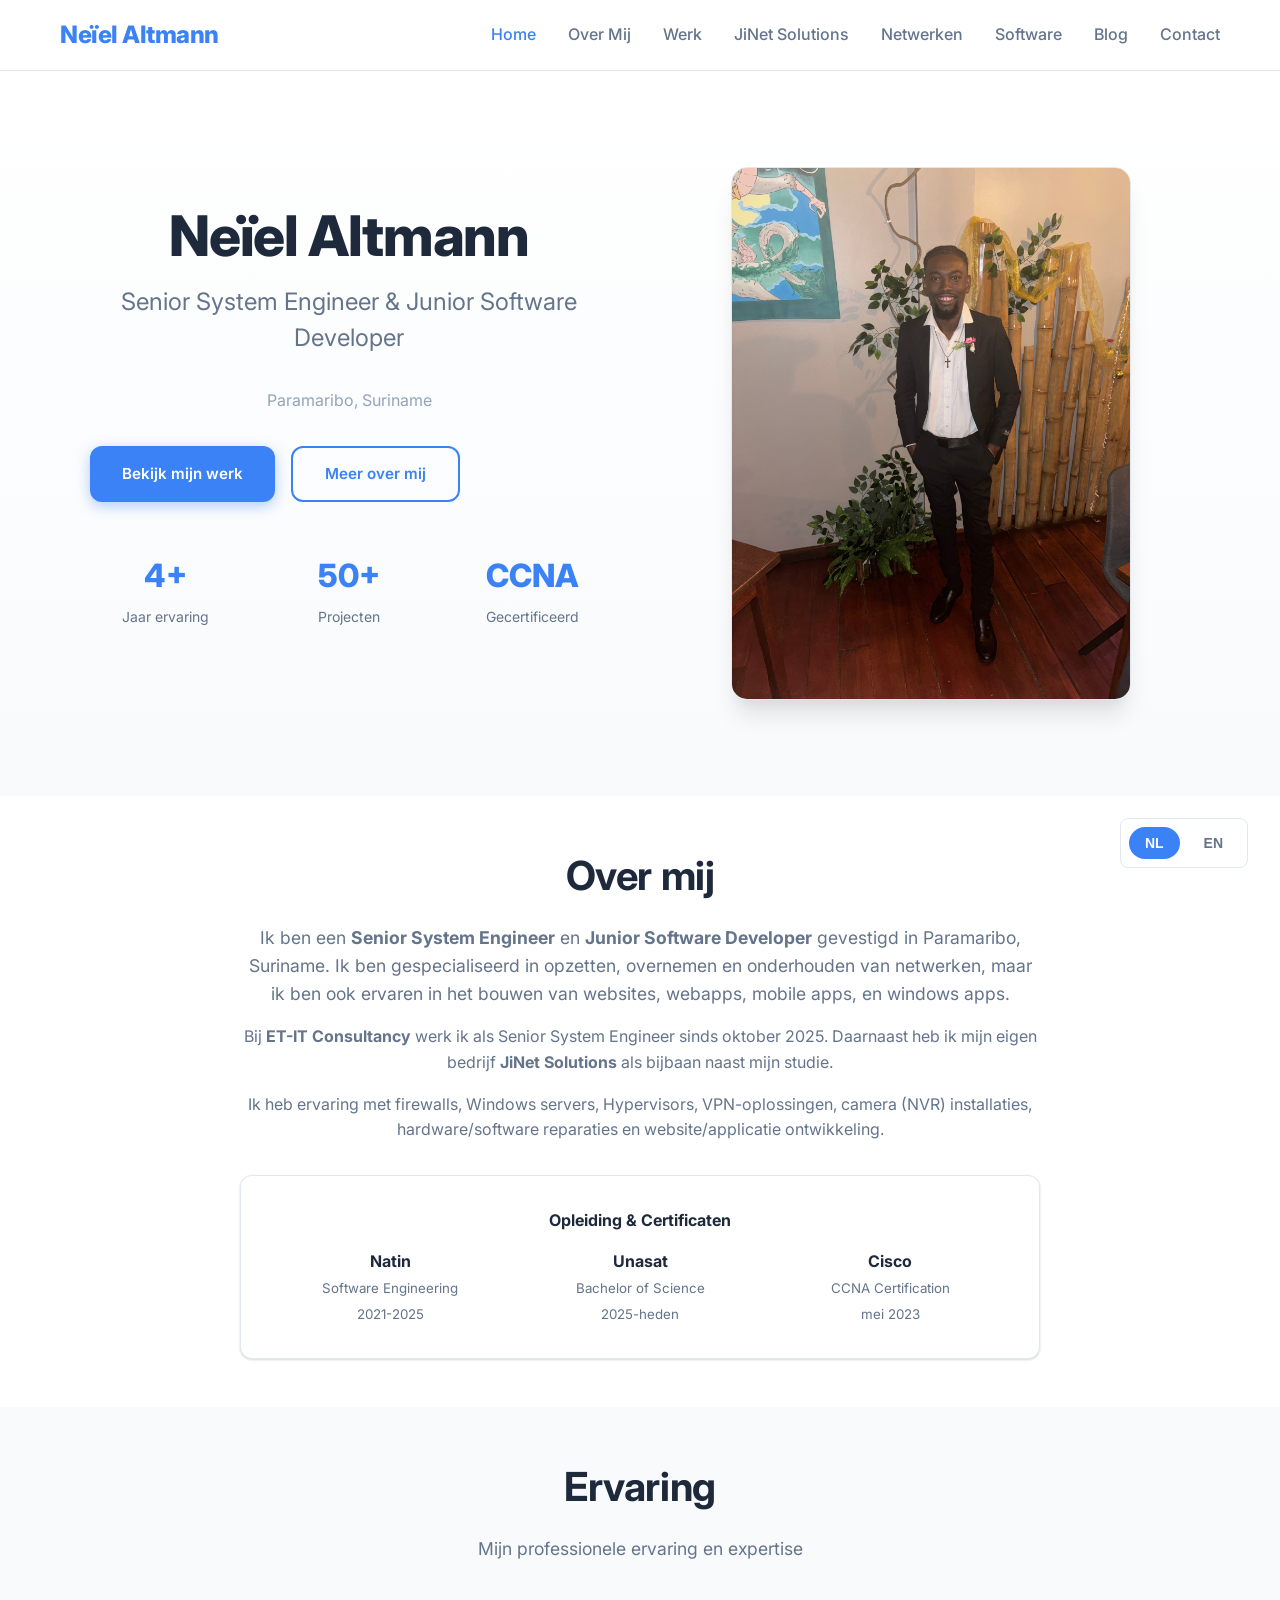
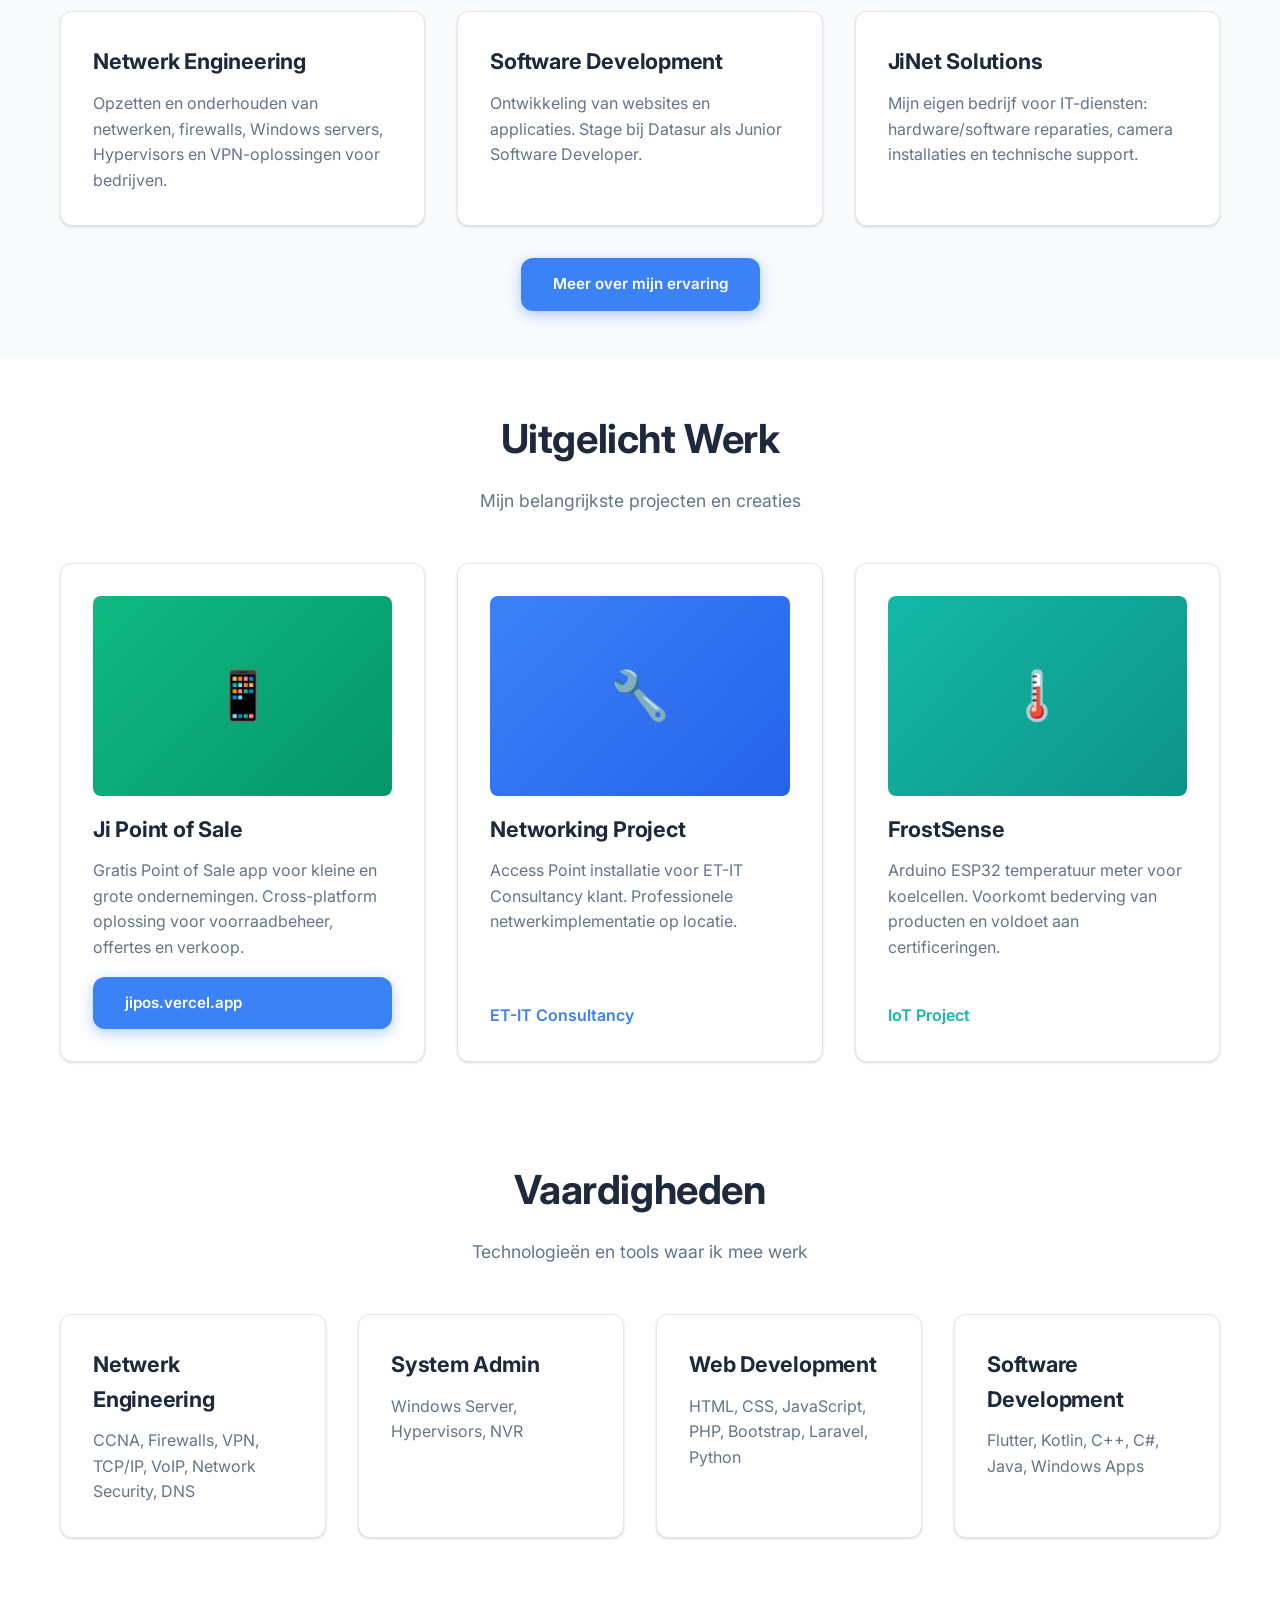
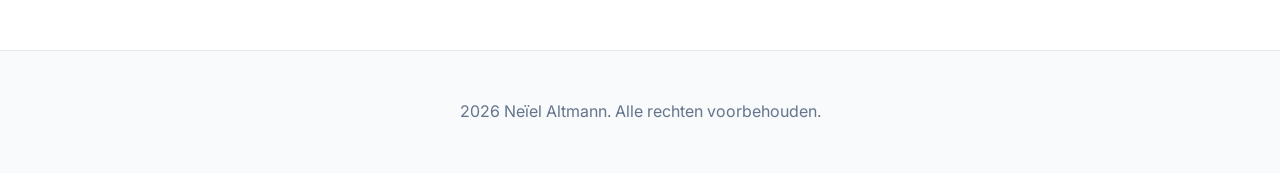
==== index.html @ 7776a824 "index page edited content" ====
<!DOCTYPE html>
<html lang="nl">
<head>
  <meta charset="UTF-8">
  <meta name="viewport" content="width=device-width, initial-scale=1.0">
  <title>Neïel Altmann - Portfolio</title>
  <link rel="stylesheet" href="css/main.css">
</head>
<body>
  <!-- Navigation -->
  <nav class="navbar">
    <div class="container nav-container">
      <a href="index.html" class="logo">Neïel Altmann</a>
      <button class="hamburger" aria-label="Toggle menu">
        <span></span>
        <span></span>
        <span></span>
      </button>
      <ul class="nav-links">
        <li><a href="index.html" class="active" data-lang="home">Home</a></li>
        <li><a href="about.html">Over Mij</a></li>
        <li><a href="work.html" data-lang="work">Werk</a></li>
        <li><a href="jinet.html">JiNet Solutions</a></li>
        <li><a href="networking.html">Netwerken</a></li>
        <li><a href="software.html">Software</a></li>
        <li><a href="blog.html" data-lang="blog">Blog</a></li>
        <li><a href="contact.html" data-lang="contact">Contact</a></li>
      </ul>
    </div>
  </nav>

  <!-- Hero Section with Photo -->
  <section class="hero" style="padding: 6rem 0;">
    <div class="container">
      <div style="display: grid; grid-template-columns: 1fr 1fr; gap: 4rem; align-items: center; max-width: 1100px; margin: 0 auto;">
        <!-- Info -->
        <div>
          <h1 style="font-size: 3.5rem; font-weight: 800; margin: 0 0 1rem; line-height: 1.1; letter-spacing: -0.02em;">Neïel Altmann</h1>
          <p style="font-size: 1.5rem; color: var(--text-gray); margin-bottom: 2rem; line-height: 1.5;">Senior System Engineer & Junior Software Developer</p>
          <p style="font-size: 1rem; color: var(--text-light); margin-bottom: 2rem; line-height: 1.6;">Paramaribo, Suriname</p>
          <div class="flex gap-4" style="flex-wrap: wrap; margin-bottom: 3rem;">
            <a href="work.html" class="btn btn-primary" data-lang="viewWork">Bekijk mijn werk</a>
            <a href="about.html" class="btn btn-secondary">Meer over mij</a>
          </div>
          <div style="display: grid; grid-template-columns: repeat(3, 1fr); gap: 2rem;">
            <div>
              <strong style="font-size: 2rem; color: var(--primary-blue); font-weight: 800;">4+</strong>
              <p style="font-size: 0.875rem; color: var(--text-gray); margin-top: 0.25rem;">Jaar ervaring</p>
            </div>
            <div>
              <strong style="font-size: 2rem; color: var(--primary-blue); font-weight: 800;">50+</strong>
              <p style="font-size: 0.875rem; color: var(--text-gray); margin-top: 0.25rem;">Projecten</p>
            </div>
            <div>
              <strong style="font-size: 2rem; color: var(--primary-blue); font-weight: 800;">CCNA</strong>
              <p style="font-size: 0.875rem; color: var(--text-gray); margin-top: 0.25rem;">Gecertificeerd</p>
            </div>
          </div>
        </div>
        <!-- Photo -->
        <div style="display: flex; justify-content: center;">
          <img src="img/me.jpg" alt="Neïel Altmann" class="hero-photo" style="width: 100%; max-width: 400px; height: auto;">
        </div>
      </div>
    </div>
  </section>

  <style>
    @media (max-width: 768px) {
      .hero > .container > div {
        grid-template-columns: 1fr !important;
        gap: 2rem !important;
        text-align: center;
      }
      
      .hero h1 {
        font-size: 2.5rem !important;
      }
      
      .hero > .container > div > div:first-child > div:last-child {
        grid-template-columns: repeat(3, 1fr) !important;
        gap: 1rem !important;
      }
      
      .hero > .container > div > div:first-child > div:last-child > div > strong {
        font-size: 1.5rem !important;
      }
      
      .hero-photo {
        max-width: 280px !important;
        margin: 0 auto;
      }
      
      .hero > .container > div > div:first-child > .flex {
        justify-content: center !important;
        flex-wrap: nowrap !important;
        gap: 0.5rem !important;
      }
      
      .hero > .container > div > div:first-child > .flex .btn {
        padding: 0.75rem 1rem !important;
        font-size: 0.875rem !important;
      }
    }
  </style>

  <!-- About Section -->
  <section class="section" style="padding: 3rem 0;">
    <div class="container">
      <h2 class="section-title" data-lang="about">Over mij</h2>
      <div style="max-width: 800px; margin: 0 auto;">
        <p class="card-text" style="font-size: 1.1rem; margin-bottom: 1rem; text-align: center;">
          Ik ben een <strong>Senior System Engineer</strong> en <strong>Junior Software Developer</strong> gevestigd in Paramaribo, Suriname. 
          Ik ben gespecialiseerd in opzetten, overnemen en onderhouden van netwerken, maar ik ben ook ervaren in het bouwen van websites, webapps, mobile apps, en windows apps.
        </p>
        <p class="card-text" style="margin-bottom: 1rem; text-align: center;">
          Bij <strong>ET-IT Consultancy</strong> werk ik als Senior System Engineer sinds oktober 2025. 
          Daarnaast heb ik mijn eigen bedrijf <strong>JiNet Solutions</strong> als bijbaan naast mijn studie.
        </p>
        <p class="card-text" style="margin-bottom: 2rem; text-align: center;">
          Ik heb ervaring met firewalls, Windows servers, Hypervisors, VPN-oplossingen, 
          camera (NVR) installaties, hardware/software reparaties en website/applicatie ontwikkeling.
        </p>
        <div class="card" style="margin-top: 2rem;">
          <h4 style="margin-bottom: 1rem; text-align: center;">Opleiding & Certificaten</h4>
          <div class="grid grid-3" style="gap: 1rem;">
            <div style="text-align: center;">
              <strong>Natin</strong><br>
              <small style="color: var(--text-gray);">Software Engineering<br>2021-2025</small>
            </div>
            <div style="text-align: center;">
              <strong>Unasat</strong><br>
              <small style="color: var(--text-gray);">Bachelor of Science<br>2025-heden</small>
            </div>
            <div style="text-align: center;">
              <strong>Cisco</strong><br>
              <small style="color: var(--text-gray);">CCNA Certification<br>mei 2023</small>
            </div>
          </div>
        </div>
      </div>
    </div>
  </section>

  <!-- Featured Projects Section -->
  <section class="section" style="background: var(--bg-light); padding: 3rem 0;">
    <div class="container">
      <h2 class="section-title" data-lang="featuredWork">Ervaring</h2>
      <p class="section-subtitle" data-lang="featuredDesc">Mijn professionele ervaring en expertise</p>
      
      <div class="grid grid-3">
        <div class="card">
          <h3 class="card-title">Netwerk Engineering</h3>
          <p class="card-text">Opzetten en onderhouden van netwerken, firewalls, Windows servers, Hypervisors en VPN-oplossingen voor bedrijven.</p>
        </div>
        <div class="card">
          <h3 class="card-title">Software Development</h3>
          <p class="card-text">Ontwikkeling van websites en applicaties. Stage bij Datasur als Junior Software Developer.</p>
        </div>
        <div class="card">
          <h3 class="card-title">JiNet Solutions</h3>
          <p class="card-text">Mijn eigen bedrijf voor IT-diensten: hardware/software reparaties, camera installaties en technische support.</p>
        </div>
      </div>
      
      <div class="flex justify-center" style="margin-top: 2rem;">
        <a href="about.html" class="btn btn-primary">Meer over mijn ervaring</a>
      </div>
    </div>
  </section>

  <!-- Uitgelicht Werk Section -->
  <section class="section" style="padding: 3rem 0;">
    <div class="container">
      <h2 class="section-title">Uitgelicht Werk</h2>
      <p class="section-subtitle">Mijn belangrijkste projecten en creaties</p>
      
      <div class="grid grid-3">
        <div class="card" style="display: flex; flex-direction: column;">
          <div style="height: 200px; background: linear-gradient(135deg, #10b981 0%, #059669 100%); border-radius: 0.5rem; margin-bottom: 1rem; display: flex; align-items: center; justify-content: center; color: white; font-size: 3rem;">📱</div>
          <h3 class="card-title">Ji Point of Sale</h3>
          <p class="card-text" style="flex-grow: 1;">Gratis Point of Sale app voor kleine en grote ondernemingen. Cross-platform oplossing voor voorraadbeheer, offertes en verkoop.</p>
          <a href="https://jipos.vercel.app" target="_blank" class="btn btn-primary" style="margin-top: 1rem; text-align: center;">jipos.vercel.app</a>
        </div>
        <div class="card" style="display: flex; flex-direction: column;">
          <div style="height: 200px; background: linear-gradient(135deg, #3b82f6 0%, #2563eb 100%); border-radius: 0.5rem; margin-bottom: 1rem; display: flex; align-items: center; justify-content: center; color: white; font-size: 3rem;">🔧</div>
          <h3 class="card-title">Networking Project</h3>
          <p class="card-text" style="flex-grow: 1;">Access Point installatie voor ET-IT Consultancy klant. Professionele netwerkimplementatie op locatie.</p>
          <span style="display: inline-block; margin-top: 1rem; color: var(--primary-blue); font-weight: 600;">ET-IT Consultancy</span>
        </div>
        <div class="card" style="display: flex; flex-direction: column;">
          <div style="height: 200px; background: linear-gradient(135deg, #14b8a6 0%, #0d9488 100%); border-radius: 0.5rem; margin-bottom: 1rem; display: flex; align-items: center; justify-content: center; color: white; font-size: 3rem;">🌡️</div>
          <h3 class="card-title">FrostSense</h3>
          <p class="card-text" style="flex-grow: 1;">Arduino ESP32 temperatuur meter voor koelcellen. Voorkomt bederving van producten en voldoet aan certificeringen.</p>
          <span style="display: inline-block; margin-top: 1rem; color: var(--accent-teal); font-weight: 600;">IoT Project</span>
        </div>
      </div>
    </div>
  </section>

  <!-- Skills Section -->
  <section class="section" style="padding: 3rem 0;">
    <div class="container">
      <h2 class="section-title" data-lang="skills">Vaardigheden</h2>
      <p class="section-subtitle" data-lang="skillsDesc">Technologieën en tools waar ik mee werk</p>
      
      <div class="grid grid-4">
        <div class="card">
          <h3 class="card-title">Netwerk Engineering</h3>
          <p class="card-text">CCNA, Firewalls, VPN, TCP/IP, VoIP, Network Security, DNS</p>
        </div>
        <div class="card">
          <h3 class="card-title">System Admin</h3>
          <p class="card-text">Windows Server, Hypervisors, NVR</p>
        </div>
        <div class="card">
          <h3 class="card-title">Web Development</h3>
          <p class="card-text">HTML, CSS, JavaScript, PHP, Bootstrap, Laravel, Python</p>
        </div>
        <div class="card">
          <h3 class="card-title">Software Development</h3>
          <p class="card-text">Flutter, Kotlin, C++, C#, Java, Windows Apps</p>
        </div>
      </div>
    </div>
  </section>

  <!-- Footer -->
  <footer class="footer">
    <div class="container">
      <p data-lang="footer">2026 Neïel Altmann. Alle rechten voorbehouden.</p>
    </div>
  </footer>

  <!-- Floating Language Toggle -->
  <div class="lang-toggle">
    <button id="lang-nl" class="lang-btn active">NL</button>
    <button id="lang-en" class="lang-btn">EN</button>
  </div>

  <script src="js/translations.js"></script>
  <script src="js/main.js"></script>
</body>
</html>
---- css/main.css ----
@import url('https://fonts.googleapis.com/css2?family=Inter:wght@300;400;500;600;700&display=swap');

:root {
  --primary-blue: #3b82f6;
  --primary-green: #10b981;
  --accent-teal: #14b8a6;
  --bg-white: #ffffff;
  --bg-light: #f8fafc;
  --bg-gray: #f1f5f9;
  --text-dark: #1e293b;
  --text-gray: #64748b;
  --text-light: #94a3b8;
  --border: #e2e8f0;
  --shadow: 0 4px 6px -1px rgba(0, 0, 0, 0.1), 0 2px 4px -1px rgba(0, 0, 0, 0.06);
  --shadow-lg: 0 10px 15px -3px rgba(0, 0, 0, 0.1), 0 4px 6px -2px rgba(0, 0, 0, 0.05);
}

* {
  margin: 0;
  padding: 0;
  box-sizing: border-box;
}

body {
  font-family: 'Inter', sans-serif;
  background-color: var(--bg-white);
  color: var(--text-dark);
  line-height: 1.6;
}

.container {
  max-width: 1200px;
  margin: 0 auto;
  padding: 0 20px;
}

/* Navigation */
.navbar {
  background: var(--bg-white);
  border-bottom: 1px solid var(--border);
  padding: 1rem 0;
  position: sticky;
  top: 0;
  z-index: 100;
}

.nav-container {
  display: flex;
  justify-content: space-between;
  align-items: center;
}

.logo {
  font-size: 1.5rem;
  font-weight: 800;
  color: var(--primary-blue);
  text-decoration: none;
  letter-spacing: -0.02em;
}

.nav-links {
  display: flex;
  list-style: none;
  gap: 2rem;
}

.nav-links a {
  text-decoration: none;
  color: var(--text-gray);
  font-weight: 500;
  transition: color 0.3s ease;
}

.nav-links a:hover,
.nav-links a.active {
  color: var(--primary-blue);
}

/* Hamburger Menu */
.hamburger {
  display: none;
  flex-direction: column;
  cursor: pointer;
  gap: 5px;
  padding: 5px;
  background: none;
  border: none;
}

.hamburger span {
  width: 25px;
  height: 3px;
  background: var(--text-dark);
  border-radius: 3px;
  transition: all 0.3s ease;
}

.hamburger.active span:nth-child(1) {
  transform: rotate(45deg) translate(5px, 5px);
}

.hamburger.active span:nth-child(2) {
  opacity: 0;
}

.hamburger.active span:nth-child(3) {
  transform: rotate(-45deg) translate(5px, -5px);
}

/* Mobile Navigation */
@media (max-width: 768px) {
  .nav-links {
    position: fixed;
    top: 70px;
    left: 0;
    right: 0;
    background: white;
    flex-direction: column;
    padding: 2rem;
    gap: 1rem;
    border-bottom: 1px solid var(--border);
    box-shadow: 0 10px 25px rgba(0, 0, 0, 0.1);
    transform: translateY(-150%);
    transition: transform 0.3s ease;
  }

  .nav-links.active {
    transform: translateY(0);
  }

  .hamburger {
    display: flex;
  }
}

/* Hero Section */
.hero {
  background: linear-gradient(180deg, var(--bg-white) 0%, var(--bg-light) 100%);
  padding: 6rem 0;
  text-align: center;
}

@media (max-width: 768px) {
  .hero {
    padding: 4rem 0;
  }
  
  .hero h1 {
    font-size: 2.5rem;
  }
  
  .hero p {
    font-size: 1.1rem;
  }
}

.hero-content {
  max-width: 800px;
  margin: 0 auto;
}

.hero h1 {
  font-size: 3.5rem;
  font-weight: 800;
  margin-bottom: 1rem;
  color: var(--text-dark);
  letter-spacing: -0.02em;
}

.hero p {
  font-size: 1.25rem;
  color: var(--text-gray);
  margin-bottom: 2rem;
  line-height: 1.7;
}

/* Buttons */
.btn {
  display: inline-flex;
  align-items: center;
  gap: 0.5rem;
  padding: 0.875rem 2rem;
  border-radius: 0.75rem;
  text-decoration: none;
  font-weight: 600;
  transition: all 0.2s ease;
  border: none;
  cursor: pointer;
  font-size: 0.95rem;
}

.btn-primary {
  background: var(--primary-blue);
  color: white;
  box-shadow: 0 4px 14px 0 rgba(59, 130, 246, 0.39);
}

.btn-primary:hover {
  background: #2563eb;
  box-shadow: 0 6px 20px 0 rgba(37, 99, 235, 0.23);
  transform: translateY(-1px);
}

.btn-secondary {
  background: transparent;
  color: var(--primary-blue);
  border: 2px solid var(--primary-blue);
}

.btn-secondary:hover {
  background: var(--primary-blue);
  color: white;
  transform: translateY(-1px);
}

/* Section Styles */
.section {
  padding: 5rem 0;
}

@media (max-width: 768px) {
  .section {
    padding: 3rem 0;
  }
}

.section-title {
  font-size: 2.5rem;
  font-weight: 700;
  margin-bottom: 1rem;
  text-align: center;
  letter-spacing: -0.01em;
}

.section-subtitle {
  color: var(--text-gray);
  text-align: center;
  margin-bottom: 3rem;
  max-width: 600px;
  margin-left: auto;
  margin-right: auto;
  font-size: 1.1rem;
  line-height: 1.6;
}

/* Cards */
.card {
  background: var(--bg-white);
  border-radius: 0.75rem;
  padding: 2rem;
  border: 1px solid var(--border);
  box-shadow: 0 1px 3px 0 rgba(0, 0, 0, 0.1), 0 1px 2px 0 rgba(0, 0, 0, 0.06);
  transition: all 0.2s ease;
}

.card:hover {
  box-shadow: 0 10px 15px -3px rgba(0, 0, 0, 0.1), 0 4px 6px -2px rgba(0, 0, 0, 0.05);
  transform: translateY(-2px);
}

.card-blue {
  background: linear-gradient(135deg, #3b82f6 0%, #2563eb 100%);
  color: white;
  border: none;
}

.card-blue .card-title,
.card-blue .card-text {
  color: white;
}

.card-green {
  background: linear-gradient(135deg, #10b981 0%, #059669 100%);
  color: white;
  border: none;
}

.card-green .card-title,
.card-green .card-text {
  color: white;
}

.card-teal {
  background: linear-gradient(135deg, #14b8a6 0%, #0d9488 100%);
  color: white;
  border: none;
}

.card-teal .card-title,
.card-teal .card-text {
  color: white;
}

.card-title {
  font-size: 1.35rem;
  font-weight: 700;
  margin-bottom: 0.75rem;
  letter-spacing: -0.01em;
}

.card-text {
  color: var(--text-gray);
  line-height: 1.6;
}

/* Grid Layouts */
.grid {
  display: grid;
  gap: 2rem;
}

.grid-2 {
  grid-template-columns: repeat(2, 1fr);
}

.grid-3 {
  grid-template-columns: repeat(3, 1fr);
}

.grid-4 {
  grid-template-columns: repeat(4, 1fr);
}

/* Flex Layouts */
.flex {
  display: flex;
}

.flex-col {
  flex-direction: column;
}

.items-center {
  align-items: center;
}

.justify-center {
  justify-content: center;
}

.justify-between {
  justify-content: space-between;
}

.gap-4 {
  gap: 1rem;
}

.gap-8 {
  gap: 2rem;
}

/* Footer */
.footer {
  background: var(--bg-light);
  border-top: 1px solid var(--border);
  padding: 3rem 0;
  text-align: center;
  margin-top: 4rem;
}

@media (max-width: 768px) {
  .footer {
    padding: 2rem 0;
  }
}

.footer p {
  color: var(--text-gray);
}

/* Hero Photo - Desktop: Rounded Square, Mobile: Circle */
.hero-photo {
  width: 320px;
  height: 320px;
  object-fit: cover;
  border-radius: 1rem;
  border: 1px solid var(--border);
  box-shadow: 0 20px 25px -5px rgba(0, 0, 0, 0.1), 0 10px 10px -5px rgba(0, 0, 0, 0.04);
  transition: all 0.3s ease;
}

.hero-photo:hover {
  transform: scale(1.02);
  box-shadow: 0 25px 50px -12px rgba(0, 0, 0, 0.25);
}

@media (max-width: 768px) {
  .hero-photo {
    width: 250px;
    height: 250px;
    border-radius: 1rem;
  }
}

/* Blog Post Styles */
.blog-card {
  display: flex;
  flex-direction: column;
  height: 100%;
}

.blog-card .card-text {
  flex-grow: 1;
  margin-bottom: 1rem;
}

.blog-meta {
  display: flex;
  gap: 1rem;
  margin-bottom: 1rem;
  font-size: 0.875rem;
}

.blog-date {
  color: var(--text-gray);
}

.blog-category {
  color: var(--primary-blue);
  font-weight: 500;
}

.post-header {
  text-align: center;
  margin-bottom: 3rem;
}

.post-title {
  font-size: 2.5rem;
  font-weight: 700;
  margin-top: 1rem;
  margin-bottom: 2rem;
}

.post-content {
  max-width: 800px;
  margin: 0 auto;
}

.post-content p {
  margin-bottom: 1.5rem;
  line-height: 1.8;
  font-size: 1.125rem;
}

.post-navigation {
  margin-top: 3rem;
  text-align: center;
}

/* Floating Language Toggle */
.lang-toggle {
  position: fixed;
  bottom: 2rem;
  right: 2rem;
  display: flex;
  gap: 0.5rem;
  background: var(--bg-white);
  padding: 0.5rem;
  border-radius: 0.5rem;
  border: 1px solid var(--border);
  z-index: 1000;
}

.lang-btn {
  background: transparent;
  border: none;
  padding: 0.5rem 1rem;
  border-radius: 1.5rem;
  cursor: pointer;
  font-size: 0.875rem;
  font-weight: 600;
  color: var(--text-gray);
  transition: all 0.3s ease;
}

.lang-btn:hover {
  background: var(--bg-light);
  color: var(--primary-blue);
}

.lang-btn.active {
  background: var(--primary-blue);
  color: white;
}

/* Responsive */
@media (max-width: 768px) {
  .nav-links {
    gap: 1rem;
  }
  
  .hero h1 {
    font-size: 2rem;
  }
  
  .grid-2,
  .grid-3,
  .grid-4 {
    grid-template-columns: 1fr;
  }
  
  .post-title {
    font-size: 1.75rem;
  }
}
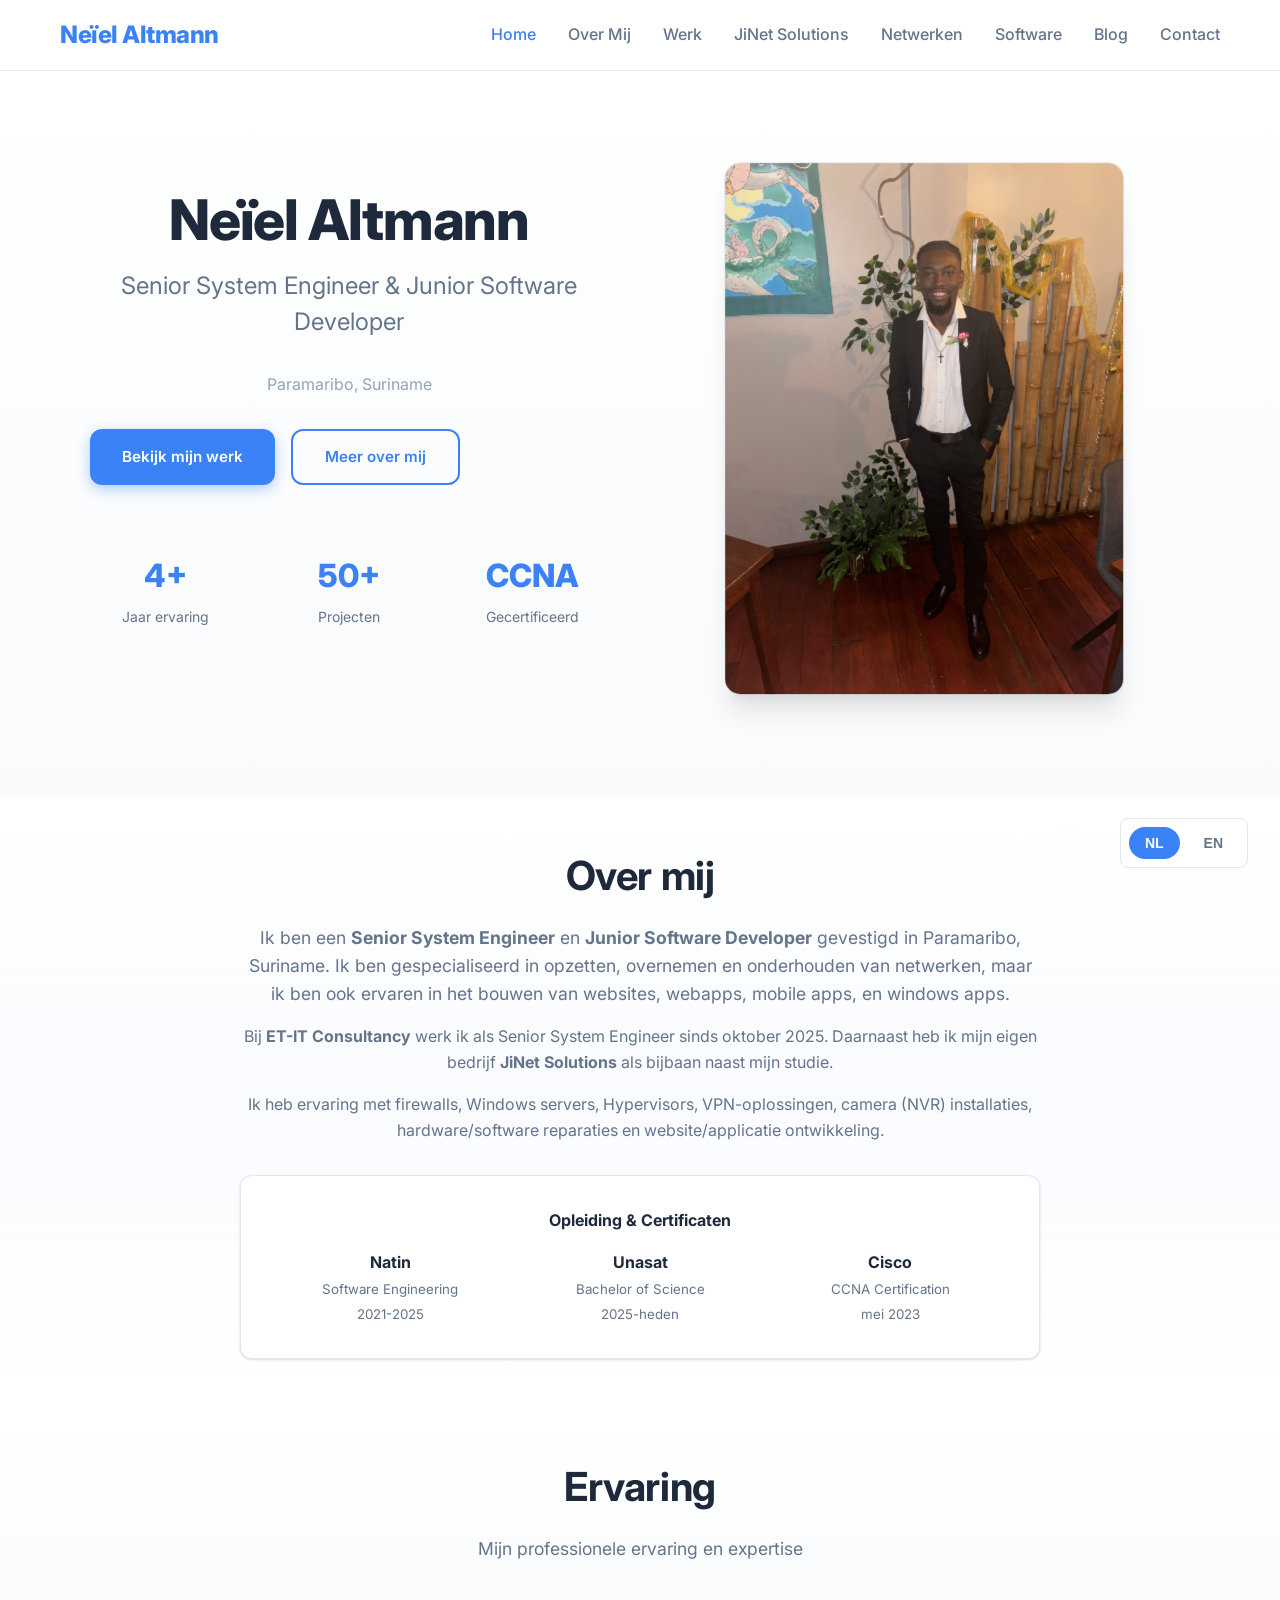
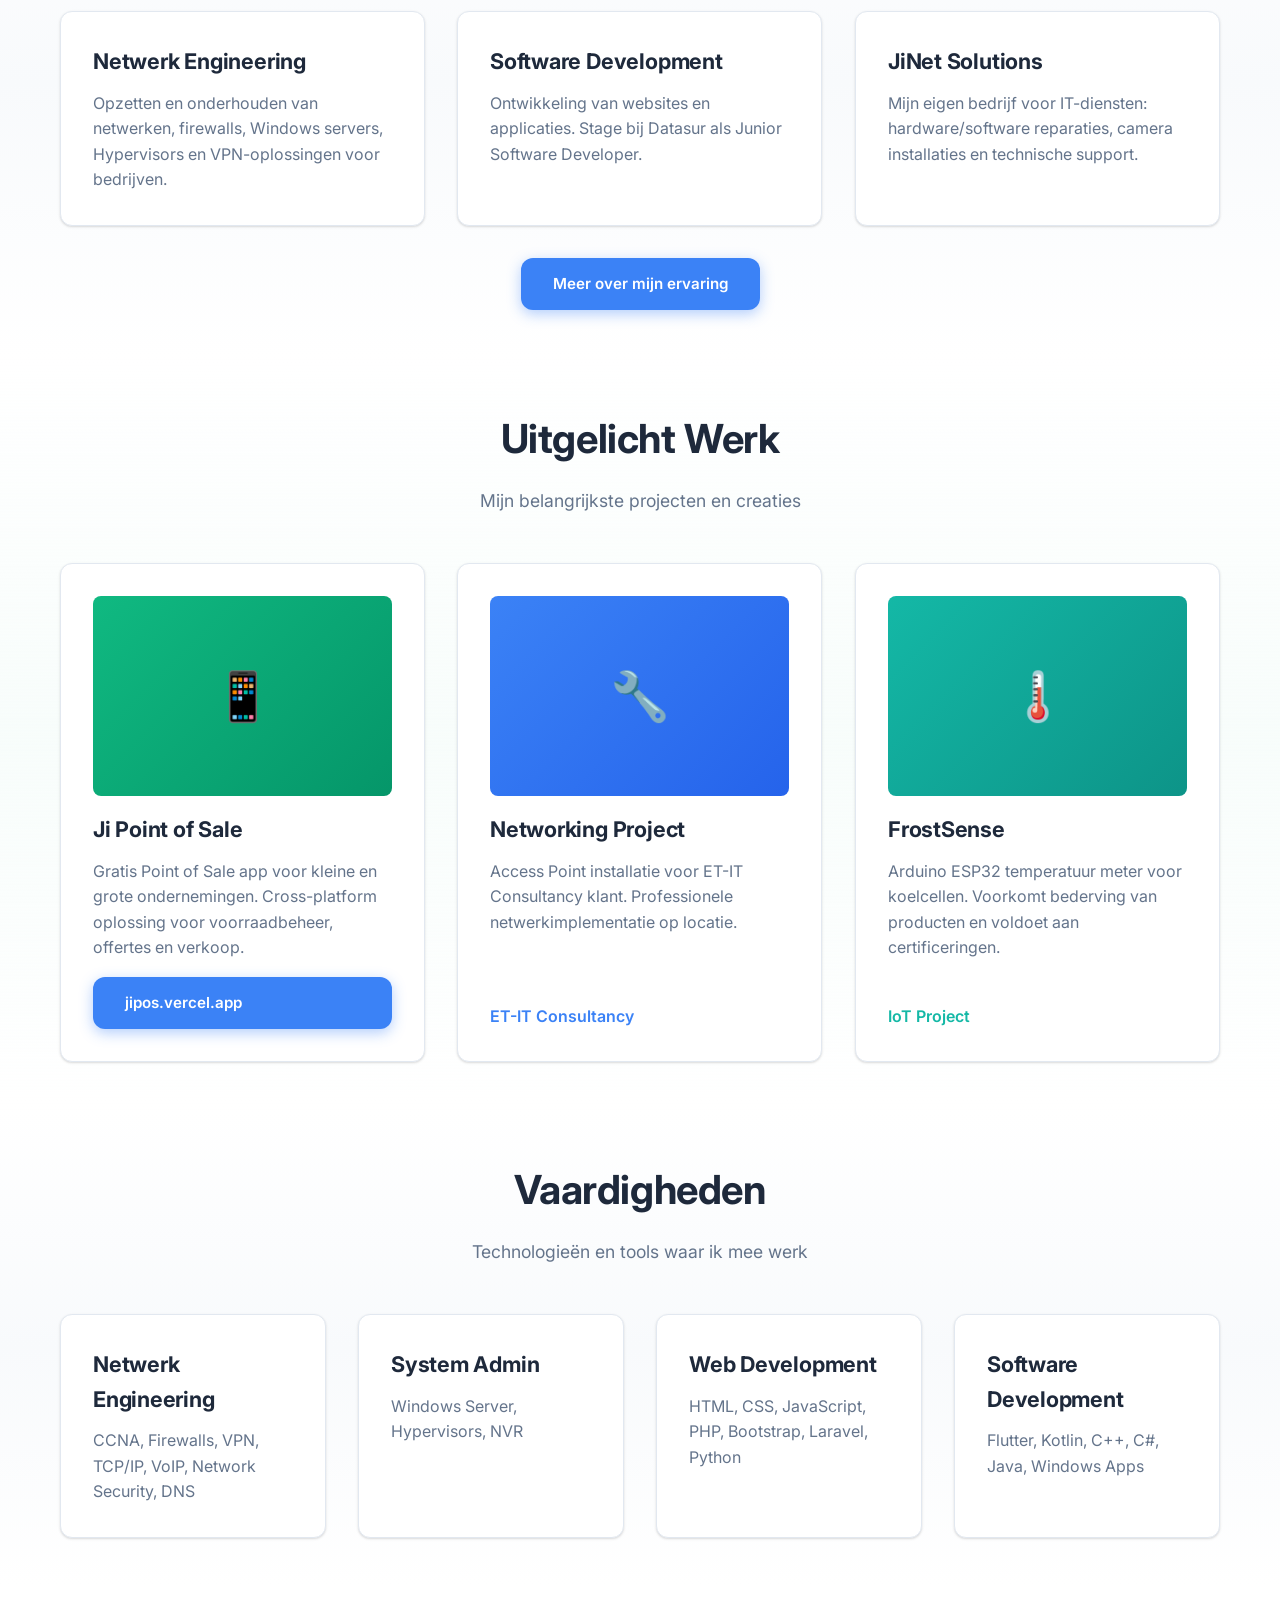
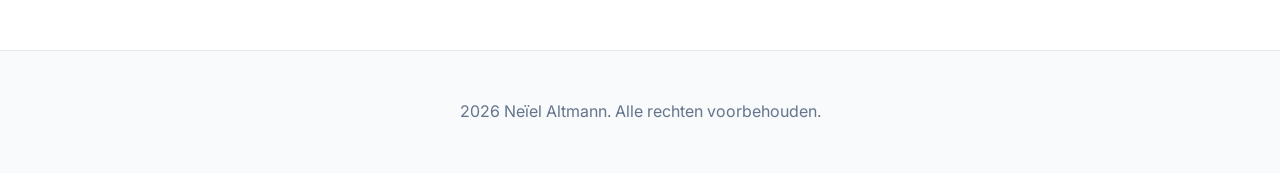
==== commit 2ea0abf7: "parallax effect css" ====
--- a/index.html
+++ b/index.html
@@ -5,10 +5,26 @@
   <meta name="viewport" content="width=device-width, initial-scale=1.0">
   <title>Neïel Altmann - Portfolio</title>
   <link rel="stylesheet" href="css/main.css">
+  <link rel="stylesheet" href="css/parallax-3d.css">
 </head>
 <body>
+  <!-- Scroll Progress -->
+  <div class="scroll-progress"></div>
+
+  <!-- Floating Ambient Background - Large Visible Orbs -->
+  <div class="floating-elements-container" style="position: fixed; inset: 0; pointer-events: none; z-index: 0; overflow: hidden;">
+    <!-- Large blue orb top left -->
+    <div class="floating-element floating-orb orb-blue animate-float float-delay-1" style="width: 600px; height: 600px; top: -5%; left: -15%;"></div>
+    <!-- Medium green orb right side -->
+    <div class="floating-element floating-orb orb-green animate-float-slow float-delay-2" style="width: 500px; height: 500px; top: 40%; right: -10%;"></div>
+    <!-- Medium teal orb mid right -->
+    <div class="floating-element floating-orb orb-teal animate-float float-delay-3" style="width: 400px; height: 400px; top: 20%; right: 25%;"></div>
+    <!-- Small blue orb bottom -->
+    <div class="floating-element floating-orb orb-blue animate-pulse-glow float-delay-4" style="width: 350px; height: 350px; bottom: 10%; left: 10%;"></div>
+  </div>
+
   <!-- Navigation -->
-  <nav class="navbar">
+  <nav class="navbar navbar-3d">
     <div class="container nav-container">
       <a href="index.html" class="logo">Neïel Altmann</a>
       <button class="hamburger" aria-label="Toggle menu">
@@ -29,37 +45,51 @@
     </div>
   </nav>
 
-  <!-- Hero Section with Photo -->
-  <section class="hero" style="padding: 6rem 0;">
-    <div class="container">
-      <div style="display: grid; grid-template-columns: 1fr 1fr; gap: 4rem; align-items: center; max-width: 1100px; margin: 0 auto;">
+  <!-- Hero Section with Photo - 3D Parallax -->
+  <section class="hero hero-3d parallax-scene" style="padding: 6rem 0; position: relative; z-index: 1;">
+    <div class="container">
+      <div class="mouse-parallax-container" style="display: grid; grid-template-columns: 1fr 1fr; gap: 4rem; align-items: center; max-width: 1100px; margin: 0 auto;">
         <!-- Info -->
-        <div>
-          <h1 style="font-size: 3.5rem; font-weight: 800; margin: 0 0 1rem; line-height: 1.1; letter-spacing: -0.02em;">Neïel Altmann</h1>
-          <p style="font-size: 1.5rem; color: var(--text-gray); margin-bottom: 2rem; line-height: 1.5;">Senior System Engineer & Junior Software Developer</p>
-          <p style="font-size: 1rem; color: var(--text-light); margin-bottom: 2rem; line-height: 1.6;">Paramaribo, Suriname</p>
-          <div class="flex gap-4" style="flex-wrap: wrap; margin-bottom: 3rem;">
-            <a href="work.html" class="btn btn-primary" data-lang="viewWork">Bekijk mijn werk</a>
-            <a href="about.html" class="btn btn-secondary">Meer over mij</a>
-          </div>
-          <div style="display: grid; grid-template-columns: repeat(3, 1fr); gap: 2rem;">
-            <div>
-              <strong style="font-size: 2rem; color: var(--primary-blue); font-weight: 800;">4+</strong>
-              <p style="font-size: 0.875rem; color: var(--text-gray); margin-top: 0.25rem;">Jaar ervaring</p>
+        <div class="hero-content-3d reveal-element" data-reveal>
+          <div class="text-reveal revealed">
+            <h1 class="text-reveal-inner" style="font-size: 3.5rem; font-weight: 800; margin: 0 0 1rem; line-height: 1.1; letter-spacing: -0.02em;">Neïel Altmann</h1>
+          </div>
+          <p class="reveal-element" style="font-size: 1.5rem; color: var(--text-gray); margin-bottom: 2rem; line-height: 1.5;" data-reveal>Senior System Engineer & Junior Software Developer</p>
+          <p class="reveal-element" style="font-size: 1rem; color: var(--text-light); margin-bottom: 2rem; line-height: 1.6;" data-reveal>Paramaribo, Suriname</p>
+          <div class="flex gap-4 reveal-element" style="flex-wrap: wrap; margin-bottom: 3rem;" data-reveal>
+            <a href="work.html" class="btn btn-primary btn-3d magnetic-btn" data-lang="viewWork">Bekijk mijn werk</a>
+            <a href="about.html" class="btn btn-secondary btn-3d magnetic-btn">Meer over mij</a>
+          </div>
+          <div class="hero-stats-3d reveal-element stagger-container" style="display: grid; grid-template-columns: repeat(3, 1fr); gap: 2rem;" data-reveal>
+            <div class="tilt-card" data-tilt style="text-align: center; padding: 1rem; border-radius: 0.75rem; cursor: default;">
+              <div class="tilt-card-shine"></div>
+              <div class="tilt-card-content">
+                <strong style="font-size: 2rem; color: var(--primary-blue); font-weight: 800;">4+</strong>
+                <p style="font-size: 0.875rem; color: var(--text-gray); margin-top: 0.25rem;">Jaar ervaring</p>
+              </div>
             </div>
-            <div>
-              <strong style="font-size: 2rem; color: var(--primary-blue); font-weight: 800;">50+</strong>
-              <p style="font-size: 0.875rem; color: var(--text-gray); margin-top: 0.25rem;">Projecten</p>
+            <div class="tilt-card" data-tilt style="text-align: center; padding: 1rem; border-radius: 0.75rem; cursor: default;">
+              <div class="tilt-card-shine"></div>
+              <div class="tilt-card-content">
+                <strong style="font-size: 2rem; color: var(--primary-blue); font-weight: 800;">50+</strong>
+                <p style="font-size: 0.875rem; color: var(--text-gray); margin-top: 0.25rem;">Projecten</p>
+              </div>
             </div>
-            <div>
-              <strong style="font-size: 2rem; color: var(--primary-blue); font-weight: 800;">CCNA</strong>
-              <p style="font-size: 0.875rem; color: var(--text-gray); margin-top: 0.25rem;">Gecertificeerd</p>
+            <div class="tilt-card" data-tilt style="text-align: center; padding: 1rem; border-radius: 0.75rem; cursor: default;">
+              <div class="tilt-card-shine"></div>
+              <div class="tilt-card-content">
+                <strong style="font-size: 2rem; color: var(--primary-blue); font-weight: 800;">CCNA</strong>
+                <p style="font-size: 0.875rem; color: var(--text-gray); margin-top: 0.25rem;">Gecertificeerd</p>
+              </div>
             </div>
           </div>
         </div>
         <!-- Photo -->
-        <div style="display: flex; justify-content: center;">
-          <img src="img/me.jpg" alt="Neïel Altmann" class="hero-photo" style="width: 100%; max-width: 400px; height: auto;">
+        <div class="reveal-element reveal-scale" style="display: flex; justify-content: center;" data-reveal>
+          <div class="hero-photo-3d tilt-card" data-tilt data-parallax="0.02" style="position: relative;">
+            <div class="tilt-card-shine" style="border-radius: 1rem;"></div>
+            <img src="img/me.jpg" alt="Neïel Altmann" class="hero-photo" style="width: 100%; max-width: 400px; height: auto; display: block;">
+          </div>
         </div>
       </div>
     </div>
@@ -105,37 +135,40 @@
   </style>
 
   <!-- About Section -->
-  <section class="section" style="padding: 3rem 0;">
-    <div class="container">
-      <h2 class="section-title" data-lang="about">Over mij</h2>
+  <section class="section section-blue-glow" style="padding: 3rem 0; position: relative; z-index: 1;">
+    <div class="container">
+      <h2 class="section-title reveal-element" data-lang="about" data-reveal>Over mij</h2>
       <div style="max-width: 800px; margin: 0 auto;">
-        <p class="card-text" style="font-size: 1.1rem; margin-bottom: 1rem; text-align: center;">
+        <p class="card-text reveal-element" style="font-size: 1.1rem; margin-bottom: 1rem; text-align: center;" data-reveal>
           Ik ben een <strong>Senior System Engineer</strong> en <strong>Junior Software Developer</strong> gevestigd in Paramaribo, Suriname. 
           Ik ben gespecialiseerd in opzetten, overnemen en onderhouden van netwerken, maar ik ben ook ervaren in het bouwen van websites, webapps, mobile apps, en windows apps.
         </p>
-        <p class="card-text" style="margin-bottom: 1rem; text-align: center;">
+        <p class="card-text reveal-element" style="margin-bottom: 1rem; text-align: center;" data-reveal>
           Bij <strong>ET-IT Consultancy</strong> werk ik als Senior System Engineer sinds oktober 2025. 
           Daarnaast heb ik mijn eigen bedrijf <strong>JiNet Solutions</strong> als bijbaan naast mijn studie.
         </p>
-        <p class="card-text" style="margin-bottom: 2rem; text-align: center;">
+        <p class="card-text reveal-element" style="margin-bottom: 2rem; text-align: center;" data-reveal>
           Ik heb ervaring met firewalls, Windows servers, Hypervisors, VPN-oplossingen, 
           camera (NVR) installaties, hardware/software reparaties en website/applicatie ontwikkeling.
         </p>
-        <div class="card" style="margin-top: 2rem;">
-          <h4 style="margin-bottom: 1rem; text-align: center;">Opleiding & Certificaten</h4>
-          <div class="grid grid-3" style="gap: 1rem;">
-            <div style="text-align: center;">
-              <strong>Natin</strong><br>
-              <small style="color: var(--text-gray);">Software Engineering<br>2021-2025</small>
+        <div class="card reveal-element tilt-card stagger-container" style="margin-top: 2rem; position: relative;" data-reveal data-tilt>
+          <div class="tilt-card-shine"></div>
+          <div class="tilt-card-content">
+            <h4 style="margin-bottom: 1rem; text-align: center;">Opleiding & Certificaten</h4>
+            <div class="grid grid-3" style="gap: 1rem;">
+              <div class="reveal-element" style="text-align: center;" data-reveal>
+                <strong>Natin</strong><br>
+                <small style="color: var(--text-gray);">Software Engineering<br>2021-2025</small>
+              </div>
+              <div class="reveal-element" style="text-align: center;" data-reveal>
+                <strong>Unasat</strong><br>
+                <small style="color: var(--text-gray);">Bachelor of Science<br>2025-heden</small>
+              </div>
+              <div class="reveal-element" style="text-align: center;" data-reveal>
+                <strong>Cisco</strong><br>
+                <small style="color: var(--text-gray);">CCNA Certification<br>mei 2023</small>
+              </div>
             </div>
-            <div style="text-align: center;">
-              <strong>Unasat</strong><br>
-              <small style="color: var(--text-gray);">Bachelor of Science<br>2025-heden</small>
-            </div>
-            <div style="text-align: center;">
-              <strong>Cisco</strong><br>
-              <small style="color: var(--text-gray);">CCNA Certification<br>mei 2023</small>
-            </div>
           </div>
         </div>
       </div>
@@ -143,83 +176,113 @@
   </section>
 
   <!-- Featured Projects Section -->
-  <section class="section" style="background: var(--bg-light); padding: 3rem 0;">
-    <div class="container">
-      <h2 class="section-title" data-lang="featuredWork">Ervaring</h2>
-      <p class="section-subtitle" data-lang="featuredDesc">Mijn professionele ervaring en expertise</p>
-      
-      <div class="grid grid-3">
-        <div class="card">
-          <h3 class="card-title">Netwerk Engineering</h3>
-          <p class="card-text">Opzetten en onderhouden van netwerken, firewalls, Windows servers, Hypervisors en VPN-oplossingen voor bedrijven.</p>
-        </div>
-        <div class="card">
-          <h3 class="card-title">Software Development</h3>
-          <p class="card-text">Ontwikkeling van websites en applicaties. Stage bij Datasur als Junior Software Developer.</p>
-        </div>
-        <div class="card">
-          <h3 class="card-title">JiNet Solutions</h3>
-          <p class="card-text">Mijn eigen bedrijf voor IT-diensten: hardware/software reparaties, camera installaties en technische support.</p>
-        </div>
-      </div>
-      
-      <div class="flex justify-center" style="margin-top: 2rem;">
-        <a href="about.html" class="btn btn-primary">Meer over mijn ervaring</a>
+  <section class="section section-gradient" style="padding: 3rem 0; position: relative; z-index: 1;">
+    <div class="container">
+      <h2 class="section-title reveal-element" data-lang="featuredWork" data-reveal>Ervaring</h2>
+      <p class="section-subtitle reveal-element" data-lang="featuredDesc" data-reveal>Mijn professionele ervaring en expertise</p>
+      
+      <div class="grid grid-3 stagger-container">
+        <div class="card reveal-element tilt-card hover-lift project-card-3d" data-reveal data-tilt>
+          <div class="tilt-card-shine"></div>
+          <div class="tilt-card-content">
+            <h3 class="card-title">Netwerk Engineering</h3>
+            <p class="card-text">Opzetten en onderhouden van netwerken, firewalls, Windows servers, Hypervisors en VPN-oplossingen voor bedrijven.</p>
+          </div>
+        </div>
+        <div class="card reveal-element tilt-card hover-lift project-card-3d" data-reveal data-tilt>
+          <div class="tilt-card-shine"></div>
+          <div class="tilt-card-content">
+            <h3 class="card-title">Software Development</h3>
+            <p class="card-text">Ontwikkeling van websites en applicaties. Stage bij Datasur als Junior Software Developer.</p>
+          </div>
+        </div>
+        <div class="card reveal-element tilt-card hover-lift project-card-3d" data-reveal data-tilt>
+          <div class="tilt-card-shine"></div>
+          <div class="tilt-card-content">
+            <h3 class="card-title">JiNet Solutions</h3>
+            <p class="card-text">Mijn eigen bedrijf voor IT-diensten: hardware/software reparaties, camera installaties en technische support.</p>
+          </div>
+        </div>
+      </div>
+      
+      <div class="flex justify-center reveal-element" style="margin-top: 2rem;" data-reveal>
+        <a href="about.html" class="btn btn-primary btn-3d magnetic-btn">Meer over mijn ervaring</a>
       </div>
     </div>
   </section>
 
   <!-- Uitgelicht Werk Section -->
-  <section class="section" style="padding: 3rem 0;">
-    <div class="container">
-      <h2 class="section-title">Uitgelicht Werk</h2>
-      <p class="section-subtitle">Mijn belangrijkste projecten en creaties</p>
-      
-      <div class="grid grid-3">
-        <div class="card" style="display: flex; flex-direction: column;">
-          <div style="height: 200px; background: linear-gradient(135deg, #10b981 0%, #059669 100%); border-radius: 0.5rem; margin-bottom: 1rem; display: flex; align-items: center; justify-content: center; color: white; font-size: 3rem;">📱</div>
-          <h3 class="card-title">Ji Point of Sale</h3>
-          <p class="card-text" style="flex-grow: 1;">Gratis Point of Sale app voor kleine en grote ondernemingen. Cross-platform oplossing voor voorraadbeheer, offertes en verkoop.</p>
-          <a href="https://jipos.vercel.app" target="_blank" class="btn btn-primary" style="margin-top: 1rem; text-align: center;">jipos.vercel.app</a>
-        </div>
-        <div class="card" style="display: flex; flex-direction: column;">
-          <div style="height: 200px; background: linear-gradient(135deg, #3b82f6 0%, #2563eb 100%); border-radius: 0.5rem; margin-bottom: 1rem; display: flex; align-items: center; justify-content: center; color: white; font-size: 3rem;">🔧</div>
-          <h3 class="card-title">Networking Project</h3>
-          <p class="card-text" style="flex-grow: 1;">Access Point installatie voor ET-IT Consultancy klant. Professionele netwerkimplementatie op locatie.</p>
-          <span style="display: inline-block; margin-top: 1rem; color: var(--primary-blue); font-weight: 600;">ET-IT Consultancy</span>
-        </div>
-        <div class="card" style="display: flex; flex-direction: column;">
-          <div style="height: 200px; background: linear-gradient(135deg, #14b8a6 0%, #0d9488 100%); border-radius: 0.5rem; margin-bottom: 1rem; display: flex; align-items: center; justify-content: center; color: white; font-size: 3rem;">🌡️</div>
-          <h3 class="card-title">FrostSense</h3>
-          <p class="card-text" style="flex-grow: 1;">Arduino ESP32 temperatuur meter voor koelcellen. Voorkomt bederving van producten en voldoet aan certificeringen.</p>
-          <span style="display: inline-block; margin-top: 1rem; color: var(--accent-teal); font-weight: 600;">IoT Project</span>
+  <section class="section section-green-glow" style="padding: 3rem 0; position: relative; z-index: 1;">
+    <div class="container">
+      <h2 class="section-title reveal-element" data-reveal>Uitgelicht Werk</h2>
+      <p class="section-subtitle reveal-element" data-reveal>Mijn belangrijkste projecten en creaties</p>
+      
+      <div class="grid grid-3 stagger-container">
+        <div class="card reveal-element tilt-card hover-lift project-card-3d" style="display: flex; flex-direction: column;" data-reveal data-tilt>
+          <div class="tilt-card-shine"></div>
+          <div class="tilt-card-content" style="display: flex; flex-direction: column; flex-grow: 1;">
+            <div class="project-card-image" style="height: 200px; background: linear-gradient(135deg, #10b981 0%, #059669 100%); border-radius: 0.5rem; margin-bottom: 1rem; display: flex; align-items: center; justify-content: center; color: white; font-size: 3rem;">📱</div>
+            <h3 class="card-title">Ji Point of Sale</h3>
+            <p class="card-text" style="flex-grow: 1;">Gratis Point of Sale app voor kleine en grote ondernemingen. Cross-platform oplossing voor voorraadbeheer, offertes en verkoop.</p>
+            <a href="https://jipos.vercel.app" target="_blank" class="btn btn-primary btn-3d magnetic-btn" style="margin-top: 1rem; text-align: center;">jipos.vercel.app</a>
+          </div>
+        </div>
+        <div class="card reveal-element tilt-card hover-lift project-card-3d" style="display: flex; flex-direction: column;" data-reveal data-tilt>
+          <div class="tilt-card-shine"></div>
+          <div class="tilt-card-content" style="display: flex; flex-direction: column; flex-grow: 1;">
+            <div class="project-card-image" style="height: 200px; background: linear-gradient(135deg, #3b82f6 0%, #2563eb 100%); border-radius: 0.5rem; margin-bottom: 1rem; display: flex; align-items: center; justify-content: center; color: white; font-size: 3rem;">🔧</div>
+            <h3 class="card-title">Networking Project</h3>
+            <p class="card-text" style="flex-grow: 1;">Access Point installatie voor ET-IT Consultancy klant. Professionele netwerkimplementatie op locatie.</p>
+            <span style="display: inline-block; margin-top: 1rem; color: var(--primary-blue); font-weight: 600;">ET-IT Consultancy</span>
+          </div>
+        </div>
+        <div class="card reveal-element tilt-card hover-lift project-card-3d" style="display: flex; flex-direction: column;" data-reveal data-tilt>
+          <div class="tilt-card-shine"></div>
+          <div class="tilt-card-content" style="display: flex; flex-direction: column; flex-grow: 1;">
+            <div class="project-card-image" style="height: 200px; background: linear-gradient(135deg, #14b8a6 0%, #0d9488 100%); border-radius: 0.5rem; margin-bottom: 1rem; display: flex; align-items: center; justify-content: center; color: white; font-size: 3rem;">🌡️</div>
+            <h3 class="card-title">FrostSense</h3>
+            <p class="card-text" style="flex-grow: 1;">Arduino ESP32 temperatuur meter voor koelcellen. Voorkomt bederving van producten en voldoet aan certificeringen.</p>
+            <span style="display: inline-block; margin-top: 1rem; color: var(--accent-teal); font-weight: 600;">IoT Project</span>
+          </div>
         </div>
       </div>
     </div>
   </section>
 
   <!-- Skills Section -->
-  <section class="section" style="padding: 3rem 0;">
-    <div class="container">
-      <h2 class="section-title" data-lang="skills">Vaardigheden</h2>
-      <p class="section-subtitle" data-lang="skillsDesc">Technologieën en tools waar ik mee werk</p>
-      
-      <div class="grid grid-4">
-        <div class="card">
-          <h3 class="card-title">Netwerk Engineering</h3>
-          <p class="card-text">CCNA, Firewalls, VPN, TCP/IP, VoIP, Network Security, DNS</p>
-        </div>
-        <div class="card">
-          <h3 class="card-title">System Admin</h3>
-          <p class="card-text">Windows Server, Hypervisors, NVR</p>
-        </div>
-        <div class="card">
-          <h3 class="card-title">Web Development</h3>
-          <p class="card-text">HTML, CSS, JavaScript, PHP, Bootstrap, Laravel, Python</p>
-        </div>
-        <div class="card">
-          <h3 class="card-title">Software Development</h3>
-          <p class="card-text">Flutter, Kotlin, C++, C#, Java, Windows Apps</p>
+  <section class="section section-gradient" style="padding: 3rem 0; position: relative; z-index: 1;">
+    <div class="container">
+      <h2 class="section-title reveal-element" data-lang="skills" data-reveal>Vaardigheden</h2>
+      <p class="section-subtitle reveal-element" data-lang="skillsDesc" data-reveal>Technologieën en tools waar ik mee werk</p>
+      
+      <div class="grid grid-4 stagger-container">
+        <div class="card reveal-element tilt-card hover-lift" data-reveal data-tilt>
+          <div class="tilt-card-shine"></div>
+          <div class="tilt-card-content">
+            <h3 class="card-title">Netwerk Engineering</h3>
+            <p class="card-text">CCNA, Firewalls, VPN, TCP/IP, VoIP, Network Security, DNS</p>
+          </div>
+        </div>
+        <div class="card reveal-element tilt-card hover-lift" data-reveal data-tilt>
+          <div class="tilt-card-shine"></div>
+          <div class="tilt-card-content">
+            <h3 class="card-title">System Admin</h3>
+            <p class="card-text">Windows Server, Hypervisors, NVR</p>
+          </div>
+        </div>
+        <div class="card reveal-element tilt-card hover-lift" data-reveal data-tilt>
+          <div class="tilt-card-shine"></div>
+          <div class="tilt-card-content">
+            <h3 class="card-title">Web Development</h3>
+            <p class="card-text">HTML, CSS, JavaScript, PHP, Bootstrap, Laravel, Python</p>
+          </div>
+        </div>
+        <div class="card reveal-element tilt-card hover-lift" data-reveal data-tilt>
+          <div class="tilt-card-shine"></div>
+          <div class="tilt-card-content">
+            <h3 class="card-title">Software Development</h3>
+            <p class="card-text">Flutter, Kotlin, C++, C#, Java, Windows Apps</p>
+          </div>
         </div>
       </div>
     </div>
@@ -240,5 +303,6 @@
 
   <script src="js/translations.js"></script>
   <script src="js/main.js"></script>
+  <script src="js/parallax-3d.js"></script>
 </body>
 </html>
--- a/css/parallax-3d.css
+++ b/css/parallax-3d.css
@@ -0,0 +1,484 @@
+/* ============================================
+   CLEAN SCROLL-FOCUSED PARALLAX SYSTEM
+   Subtle interactions, dramatic scroll transitions
+   Light theme preserved
+   ============================================ */
+
+/* ============================================
+   CSS CUSTOM PROPERTIES
+   ============================================ */
+:root {
+  /* Scroll speeds - slower = more parallax */
+  --scroll-slow: 0.3;
+  --scroll-medium: 0.5;
+  --scroll-fast: 0.8;
+  
+  /* Subtle easing */
+  --ease-smooth: cubic-bezier(0.4, 0, 0.2, 1);
+  --ease-out: cubic-bezier(0.23, 1, 0.32, 1);
+  
+  /* Animation timing */
+  --duration-fast: 200ms;
+  --duration-normal: 400ms;
+  --duration-slow: 800ms;
+  
+  /* Minimal tilt */
+  --tilt-max: 5deg;
+}
+
+/* ============================================
+   SCROLL PARALLAX LAYERS
+   ============================================ */
+.scroll-parallax-container {
+  position: relative;
+  overflow: hidden;
+}
+
+.parallax-bg-layer {
+  position: absolute;
+  inset: -20%;
+  will-change: transform;
+  transition: transform 0.1s linear;
+}
+
+.parallax-bg-slow {
+  transform: translateY(calc(var(--scroll-y) * var(--scroll-slow) * -1px));
+}
+
+.parallax-bg-medium {
+  transform: translateY(calc(var(--scroll-y) * var(--scroll-medium) * -1px));
+}
+
+.parallax-bg-fast {
+  transform: translateY(calc(var(--scroll-y) * var(--scroll-fast) * -1px));
+}
+
+/* ============================================
+   MOUSE PARALLAX - VERY SUBTLE
+   ============================================ */
+.mouse-parallax-container {
+  will-change: transform;
+}
+
+.mouse-parallax-item {
+  transition: transform var(--duration-slow) var(--ease-smooth);
+  will-change: transform;
+}
+
+/* ============================================
+   FLOATING AMBIENT ELEMENTS - MORE VISIBLE
+   ============================================ */
+.floating-element {
+  position: fixed;
+  pointer-events: none;
+  will-change: transform;
+  z-index: 0;
+}
+
+.floating-orb {
+  border-radius: 50%;
+  filter: blur(80px);
+  opacity: 0.6;
+}
+
+.orb-blue {
+  background: radial-gradient(circle at 30% 30%, var(--primary-blue) 0%, transparent 60%);
+}
+
+.orb-green {
+  background: radial-gradient(circle at 30% 30%, var(--primary-green) 0%, transparent 60%);
+}
+
+.orb-teal {
+  background: radial-gradient(circle at 30% 30%, var(--accent-teal) 0%, transparent 60%);
+}
+
+/* Slow ambient drift */
+@keyframes drift {
+  0%, 100% { 
+    transform: translate(0, 0) scale(1); 
+  }
+  25% { 
+    transform: translate(30px, -30px) scale(1.05); 
+  }
+  50% { 
+    transform: translate(-20px, 20px) scale(0.95); 
+  }
+  75% { 
+    transform: translate(20px, 10px) scale(1.02); 
+  }
+}
+
+.animate-float {
+  animation: drift 25s ease-in-out infinite;
+}
+
+.animate-float-slow {
+  animation: drift 35s ease-in-out infinite;
+}
+
+.animate-pulse-glow {
+  animation: drift 30s ease-in-out infinite, pulse 8s ease-in-out infinite;
+}
+
+@keyframes pulse {
+  0%, 100% { opacity: 0.5; }
+  50% { opacity: 0.7; }
+}
+
+.float-delay-1 { animation-delay: 0s; }
+.float-delay-2 { animation-delay: -8s; }
+.float-delay-3 { animation-delay: -16s; }
+.float-delay-4 { animation-delay: -4s; }
+
+/* ============================================
+   SUBTLE 3D TILT - MINIMAL
+   ============================================ */
+.tilt-card {
+  transition: transform var(--duration-fast) var(--ease-smooth),
+              box-shadow var(--duration-fast) var(--ease-smooth);
+  will-change: transform;
+}
+
+.tilt-card:hover {
+  transform: perspective(1000px) rotateX(2deg) rotateY(-2deg) translateY(-4px);
+  box-shadow: 0 20px 40px -15px rgba(0, 0, 0, 0.1);
+}
+
+.tilt-card-content {
+  transform: translateZ(10px);
+}
+
+.tilt-card-shine {
+  position: absolute;
+  inset: 0;
+  background: linear-gradient(
+    135deg,
+    rgba(255, 255, 255, 0.3) 0%,
+    transparent 50%,
+    rgba(255, 255, 255, 0.1) 100%
+  );
+  opacity: 0;
+  transition: opacity var(--duration-fast) var(--ease-smooth);
+  pointer-events: none;
+  border-radius: inherit;
+}
+
+.tilt-card:hover .tilt-card-shine {
+  opacity: 0.5;
+}
+
+/* ============================================
+   SCROLL REVEAL - DRAMATIC BUT CLEAN
+   ============================================ */
+.reveal-element {
+  opacity: 0.2;
+  transform: translateY(60px) scale(0.95);
+  transition: opacity var(--duration-slow) var(--ease-out),
+              transform var(--duration-slow) var(--ease-out);
+  will-change: opacity, transform;
+}
+
+.reveal-element.revealed {
+  opacity: 1;
+  transform: translateY(0) scale(1);
+}
+
+/* Directional reveals */
+.reveal-left {
+  transform: translateX(-80px);
+}
+
+.reveal-left.revealed {
+  transform: translateX(0);
+}
+
+.reveal-right {
+  transform: translateX(80px);
+}
+
+.reveal-right.revealed {
+  transform: translateX(0);
+}
+
+.reveal-scale {
+  transform: scale(0.85);
+  opacity: 0;
+}
+
+.reveal-scale.revealed {
+  transform: scale(1);
+  opacity: 1;
+}
+
+/* ============================================
+   STAGGER DELAYS - SMOOTH CASCADE
+   ============================================ */
+.stagger-container .reveal-element:nth-child(1) { transition-delay: 0ms; }
+.stagger-container .reveal-element:nth-child(2) { transition-delay: 100ms; }
+.stagger-container .reveal-element:nth-child(3) { transition-delay: 200ms; }
+.stagger-container .reveal-element:nth-child(4) { transition-delay: 300ms; }
+.stagger-container .reveal-element:nth-child(5) { transition-delay: 400ms; }
+.stagger-container .reveal-element:nth-child(6) { transition-delay: 500ms; }
+
+/* ============================================
+   HERO SECTION - SUBTLE DEPTH
+   ============================================ */
+.hero-3d {
+  position: relative;
+}
+
+.hero-content-3d {
+  position: relative;
+  z-index: 2;
+}
+
+.hero-photo-3d {
+  transition: transform var(--duration-normal) var(--ease-smooth);
+}
+
+.hero-photo-3d:hover {
+  transform: scale(1.02);
+}
+
+.hero-stats-3d {
+  position: relative;
+  z-index: 2;
+}
+
+/* ============================================
+   BUTTONS - CLEAN HOVER
+   ============================================ */
+.btn-3d {
+  transition: transform var(--duration-fast) var(--ease-smooth),
+              box-shadow var(--duration-fast) var(--ease-smooth);
+}
+
+.btn-3d:hover {
+  transform: translateY(-2px);
+  box-shadow: 0 10px 20px -10px rgba(59, 130, 246, 0.3);
+}
+
+.btn-3d:active {
+  transform: translateY(0) scale(0.98);
+}
+
+/* ============================================
+   NAVIGATION - CLEAN SCROLL EFFECT
+   ============================================ */
+.navbar-3d {
+  transition: box-shadow var(--duration-fast) var(--ease-smooth),
+              background var(--duration-fast) var(--ease-smooth);
+}
+
+.navbar-scrolled {
+  box-shadow: 0 4px 20px -5px rgba(0, 0, 0, 0.1);
+  background: rgba(255, 255, 255, 0.95);
+  backdrop-filter: blur(10px);
+}
+
+/* ============================================
+   SECTION BACKGROUND TRANSITIONS
+   ============================================ */
+.section-gradient {
+  background: linear-gradient(180deg, 
+    var(--bg-white) 0%, 
+    var(--bg-light) 50%,
+    var(--bg-white) 100%
+  );
+}
+
+.section-blue-glow {
+  background: linear-gradient(180deg,
+    var(--bg-white) 0%,
+    rgba(59, 130, 246, 0.03) 50%,
+    var(--bg-white) 100%
+  );
+}
+
+.section-green-glow {
+  background: linear-gradient(180deg,
+    var(--bg-white) 0%,
+    rgba(16, 185, 129, 0.03) 50%,
+    var(--bg-white) 100%
+  );
+}
+
+/* Morphing shapes for sections */
+.morph-blob {
+  position: absolute;
+  border-radius: 60% 40% 30% 70% / 60% 30% 70% 40%;
+  animation: morph 15s ease-in-out infinite;
+  opacity: 0.4;
+  filter: blur(60px);
+}
+
+@keyframes morph {
+  0%, 100% { border-radius: 60% 40% 30% 70% / 60% 30% 70% 40%; }
+  25% { border-radius: 30% 60% 70% 40% / 50% 60% 30% 60%; }
+  50% { border-radius: 50% 60% 30% 60% / 30% 60% 70% 40%; }
+  75% { border-radius: 60% 40% 60% 30% / 70% 30% 50% 60%; }
+}
+
+/* ============================================
+   SCROLL PROGRESS - GRADIENT BAR
+   ============================================ */
+.scroll-progress {
+  position: fixed;
+  top: 0;
+  left: 0;
+  width: 100%;
+  height: 3px;
+  background: linear-gradient(90deg, 
+    var(--primary-blue) 0%, 
+    var(--accent-teal) 50%, 
+    var(--primary-green) 100%
+  );
+  transform-origin: left;
+  transform: scaleX(0);
+  z-index: 10000;
+  transition: transform 0.1s linear;
+}
+
+/* ============================================
+   PROJECT CARDS - CLEAN LIFT
+   ============================================ */
+.project-card-3d {
+  transition: transform var(--duration-fast) var(--ease-smooth),
+              box-shadow var(--duration-fast) var(--ease-smooth);
+}
+
+.project-card-3d:hover {
+  transform: translateY(-6px);
+  box-shadow: 0 25px 50px -12px rgba(0, 0, 0, 0.15);
+}
+
+.project-card-image {
+  transition: transform var(--duration-fast) var(--ease-smooth);
+}
+
+.project-card-3d:hover .project-card-image {
+  transform: scale(1.03);
+}
+
+/* ============================================
+   TEXT REVEAL ON SCROLL
+   ============================================ */
+.text-reveal {
+  overflow: hidden;
+}
+
+.text-reveal-inner {
+  display: inline-block;
+  transform: translateY(100%);
+  transition: transform var(--duration-slow) var(--ease-out);
+}
+
+.text-reveal.revealed .text-reveal-inner {
+  transform: translateY(0);
+}
+
+/* Character stagger for headings */
+.char-reveal .char {
+  display: inline-block;
+  opacity: 0;
+  transform: translateY(20px);
+  transition: opacity 0.4s var(--ease-out),
+              transform 0.4s var(--ease-out);
+}
+
+.char-reveal.revealed .char {
+  opacity: 1;
+  transform: translateY(0);
+}
+
+
+
+
+/* ============================================
+   MAGNETIC BUTTON - SUBTLE
+   ============================================ */
+.magnetic-btn {
+  transition: transform var(--duration-fast) var(--ease-smooth);
+}
+
+.magnetic-btn:hover {
+  transform: translateY(-1px);
+}
+
+
+/* ============================================
+   RESPONSIVE ADJUSTMENTS
+   ============================================ */
+@media (max-width: 768px) {
+  .floating-orb {
+    opacity: 0.3;
+    filter: blur(40px);
+  }
+  
+  .reveal-element {
+    transform: translateY(40px);
+  }
+  
+  .tilt-card:hover {
+    transform: translateY(-2px);
+  }
+}
+
+/* ============================================
+   REDUCED MOTION
+   ============================================ */
+@media (prefers-reduced-motion: reduce) {
+  *,
+  *::before,
+  *::after {
+    animation-duration: 0.01ms !important;
+    transition-duration: 0.01ms !important;
+  }
+  
+  .floating-element {
+    display: none;
+  }
+  
+  .reveal-element {
+    opacity: 1 !important;
+    transform: none !important;
+  }
+}
+
+
+/* ============================================
+   HOVER LIFT - MINIMAL
+   ============================================ */
+.hover-lift {
+  transition: transform var(--duration-fast) var(--ease-smooth),
+              box-shadow var(--duration-fast) var(--ease-smooth);
+}
+
+.hover-lift:hover {
+  transform: translateY(-3px);
+  box-shadow: 0 12px 24px -8px rgba(0, 0, 0, 0.1);
+}
+
+/* ============================================
+   PARALLAX SECTION DIVIDERS
+   ============================================ */
+.parallax-divider {
+  height: 200px;
+  background-attachment: fixed;
+  background-position: center;
+  background-repeat: no-repeat;
+  background-size: cover;
+  position: relative;
+}
+
+.parallax-divider::after {
+  content: '';
+  position: absolute;
+  inset: 0;
+  background: linear-gradient(180deg, 
+    var(--bg-white) 0%, 
+    transparent 50%, 
+    var(--bg-white) 100%
+  );
+}
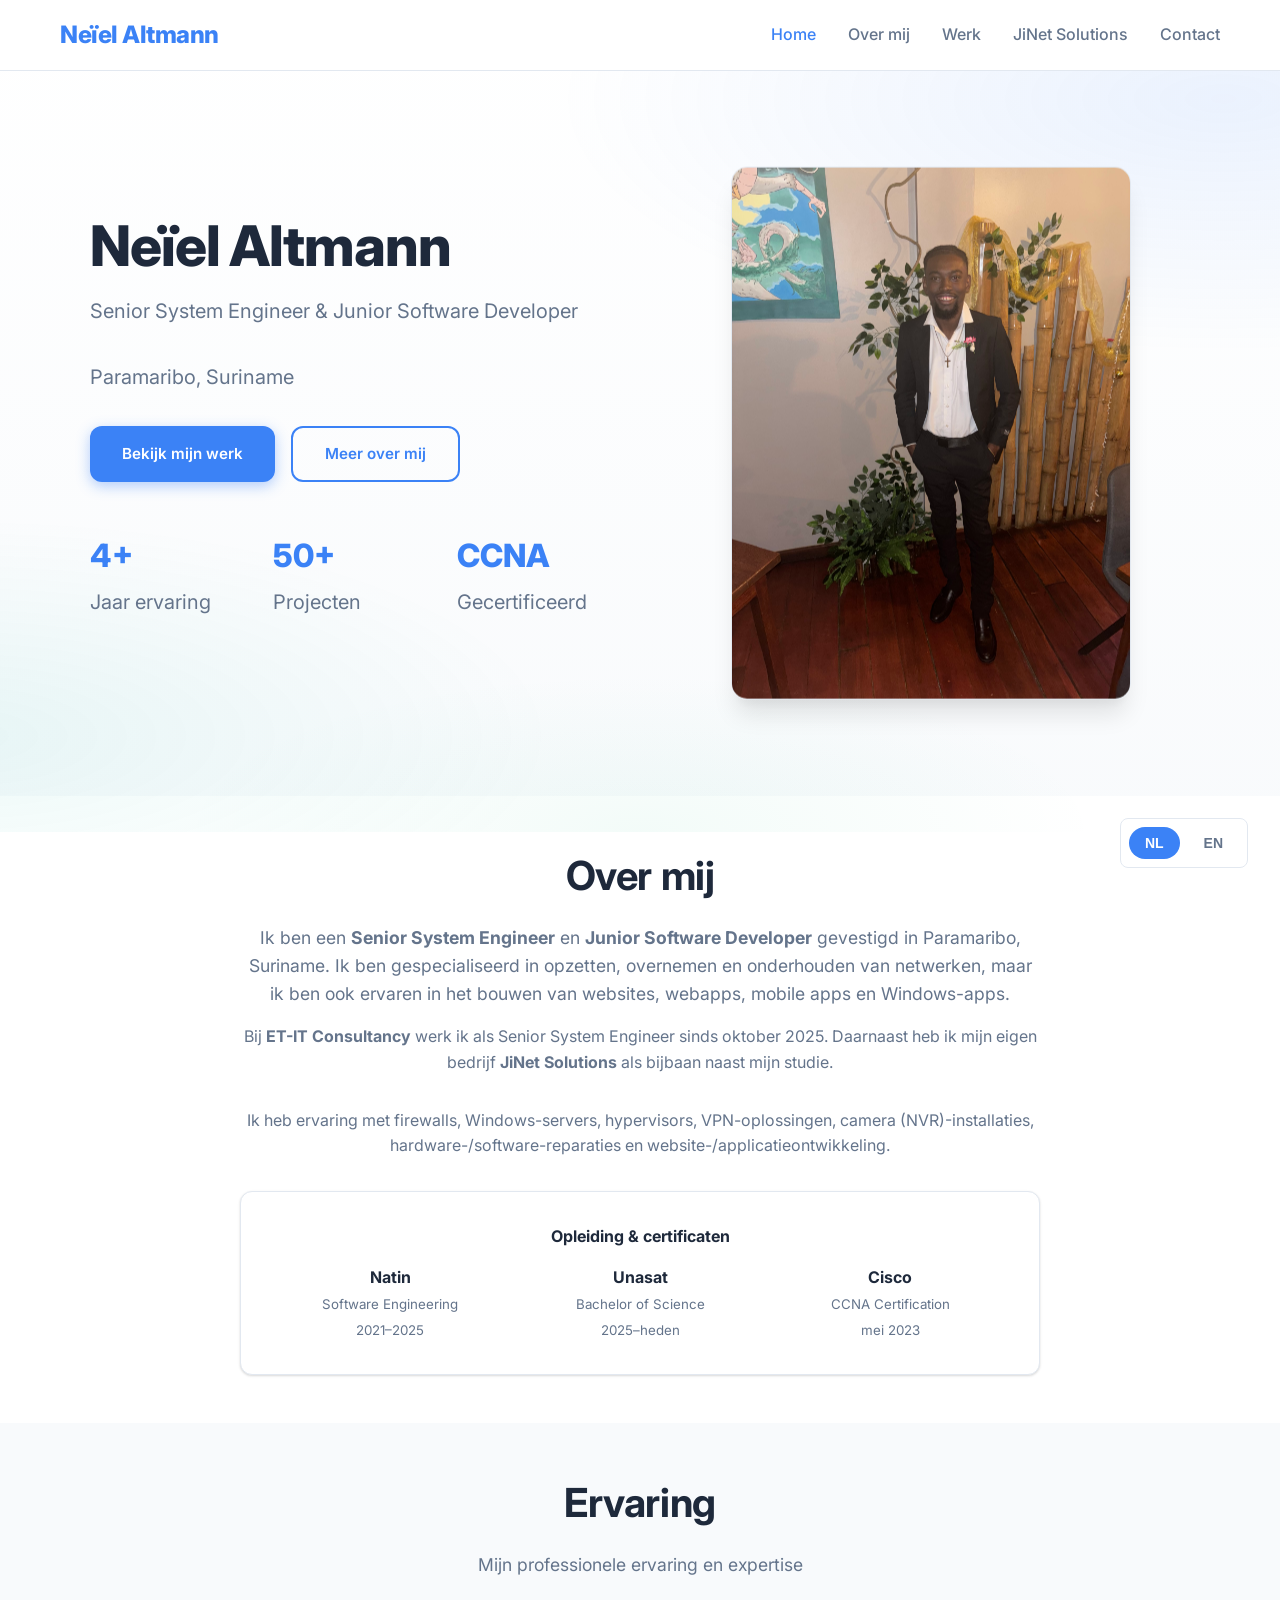
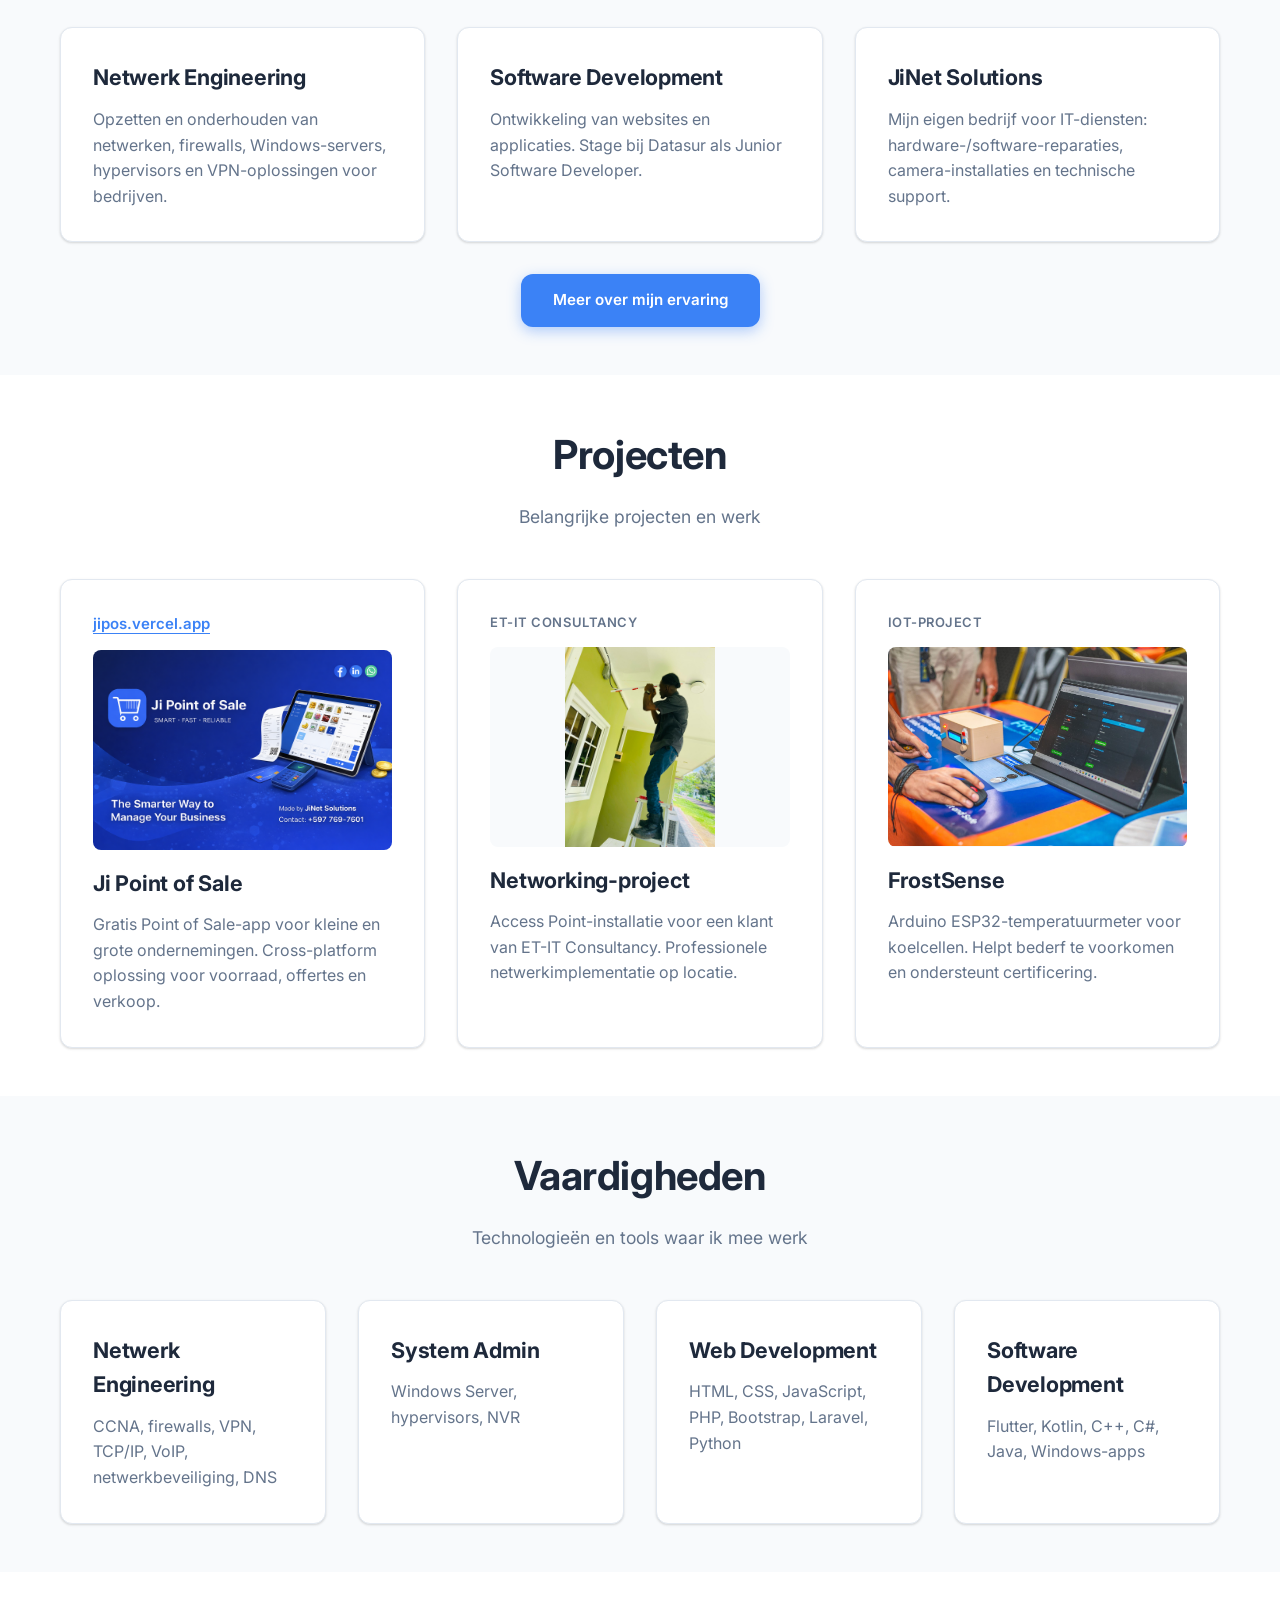
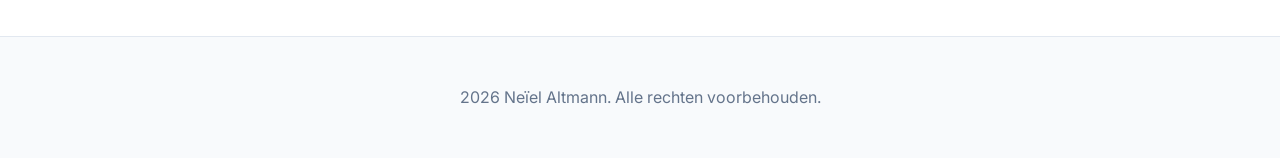
==== commit f311c0d2: "final web" ====
--- a/index.html
+++ b/index.html
@@ -3,28 +3,12 @@
 <head>
   <meta charset="UTF-8">
   <meta name="viewport" content="width=device-width, initial-scale=1.0">
-  <title>Neïel Altmann - Portfolio</title>
+  <title>Neïel Altmann — Portfolio</title>
   <link rel="stylesheet" href="css/main.css">
-  <link rel="stylesheet" href="css/parallax-3d.css">
 </head>
-<body>
-  <!-- Scroll Progress -->
-  <div class="scroll-progress"></div>
+<body data-page="index">
 
-  <!-- Floating Ambient Background - Large Visible Orbs -->
-  <div class="floating-elements-container" style="position: fixed; inset: 0; pointer-events: none; z-index: 0; overflow: hidden;">
-    <!-- Large blue orb top left -->
-    <div class="floating-element floating-orb orb-blue animate-float float-delay-1" style="width: 600px; height: 600px; top: -5%; left: -15%;"></div>
-    <!-- Medium green orb right side -->
-    <div class="floating-element floating-orb orb-green animate-float-slow float-delay-2" style="width: 500px; height: 500px; top: 40%; right: -10%;"></div>
-    <!-- Medium teal orb mid right -->
-    <div class="floating-element floating-orb orb-teal animate-float float-delay-3" style="width: 400px; height: 400px; top: 20%; right: 25%;"></div>
-    <!-- Small blue orb bottom -->
-    <div class="floating-element floating-orb orb-blue animate-pulse-glow float-delay-4" style="width: 350px; height: 350px; bottom: 10%; left: 10%;"></div>
-  </div>
-
-  <!-- Navigation -->
-  <nav class="navbar navbar-3d">
+  <nav class="navbar">
     <div class="container nav-container">
       <a href="index.html" class="logo">Neïel Altmann</a>
       <button class="hamburger" aria-label="Toggle menu">
@@ -33,141 +17,69 @@
         <span></span>
       </button>
       <ul class="nav-links">
-        <li><a href="index.html" class="active" data-lang="home">Home</a></li>
-        <li><a href="about.html">Over Mij</a></li>
-        <li><a href="work.html" data-lang="work">Werk</a></li>
-        <li><a href="jinet.html">JiNet Solutions</a></li>
-        <li><a href="networking.html">Netwerken</a></li>
-        <li><a href="software.html">Software</a></li>
-        <li><a href="blog.html" data-lang="blog">Blog</a></li>
-        <li><a href="contact.html" data-lang="contact">Contact</a></li>
+        <li><a href="index.html" data-i18n="nav_home">Home</a></li>
+        <li><a href="about.html" data-i18n="nav_about">Over mij</a></li>
+        <li><a href="work.html" data-i18n="nav_work">Werk</a></li>
+        <li><a href="jinet.html" data-i18n="nav_jinet">JiNet Solutions</a></li>
+        <li><a href="contact.html" data-i18n="nav_contact">Contact</a></li>
       </ul>
     </div>
   </nav>
 
-  <!-- Hero Section with Photo - 3D Parallax -->
-  <section class="hero hero-3d parallax-scene" style="padding: 6rem 0; position: relative; z-index: 1;">
+  <section class="hero home-hero hero-parallax hero-parallax-intro">
     <div class="container">
-      <div class="mouse-parallax-container" style="display: grid; grid-template-columns: 1fr 1fr; gap: 4rem; align-items: center; max-width: 1100px; margin: 0 auto;">
-        <!-- Info -->
-        <div class="hero-content-3d reveal-element" data-reveal>
-          <div class="text-reveal revealed">
-            <h1 class="text-reveal-inner" style="font-size: 3.5rem; font-weight: 800; margin: 0 0 1rem; line-height: 1.1; letter-spacing: -0.02em;">Neïel Altmann</h1>
+      <div class="home-hero-inner">
+        <div>
+          <h1 class="hero-intro-name" data-i18n="idx_role_title">Neïel Altmann</h1>
+          <p class="hero-intro-role" data-i18n="idx_role_sub">Senior System Engineer & Junior Software Developer</p>
+          <p class="hero-intro-location" data-i18n="idx_location">Paramaribo, Suriname</p>
+          <div class="flex gap-4 hero-actions">
+            <a href="work.html" class="btn btn-primary" data-i18n="idx_btn_work">Bekijk mijn werk</a>
+            <a href="about.html" class="btn btn-secondary" data-i18n="idx_btn_about">Meer over mij</a>
           </div>
-          <p class="reveal-element" style="font-size: 1.5rem; color: var(--text-gray); margin-bottom: 2rem; line-height: 1.5;" data-reveal>Senior System Engineer & Junior Software Developer</p>
-          <p class="reveal-element" style="font-size: 1rem; color: var(--text-light); margin-bottom: 2rem; line-height: 1.6;" data-reveal>Paramaribo, Suriname</p>
-          <div class="flex gap-4 reveal-element" style="flex-wrap: wrap; margin-bottom: 3rem;" data-reveal>
-            <a href="work.html" class="btn btn-primary btn-3d magnetic-btn" data-lang="viewWork">Bekijk mijn werk</a>
-            <a href="about.html" class="btn btn-secondary btn-3d magnetic-btn">Meer over mij</a>
-          </div>
-          <div class="hero-stats-3d reveal-element stagger-container" style="display: grid; grid-template-columns: repeat(3, 1fr); gap: 2rem;" data-reveal>
-            <div class="tilt-card" data-tilt style="text-align: center; padding: 1rem; border-radius: 0.75rem; cursor: default;">
-              <div class="tilt-card-shine"></div>
-              <div class="tilt-card-content">
-                <strong style="font-size: 2rem; color: var(--primary-blue); font-weight: 800;">4+</strong>
-                <p style="font-size: 0.875rem; color: var(--text-gray); margin-top: 0.25rem;">Jaar ervaring</p>
-              </div>
+          <div class="hero-stats-grid">
+            <div>
+              <strong class="hero-stat-num">4+</strong>
+              <p class="hero-stat-cap" data-i18n="idx_stat_years">Jaar ervaring</p>
             </div>
-            <div class="tilt-card" data-tilt style="text-align: center; padding: 1rem; border-radius: 0.75rem; cursor: default;">
-              <div class="tilt-card-shine"></div>
-              <div class="tilt-card-content">
-                <strong style="font-size: 2rem; color: var(--primary-blue); font-weight: 800;">50+</strong>
-                <p style="font-size: 0.875rem; color: var(--text-gray); margin-top: 0.25rem;">Projecten</p>
-              </div>
+            <div>
+              <strong class="hero-stat-num">50+</strong>
+              <p class="hero-stat-cap" data-i18n="idx_stat_projects">Projecten</p>
             </div>
-            <div class="tilt-card" data-tilt style="text-align: center; padding: 1rem; border-radius: 0.75rem; cursor: default;">
-              <div class="tilt-card-shine"></div>
-              <div class="tilt-card-content">
-                <strong style="font-size: 2rem; color: var(--primary-blue); font-weight: 800;">CCNA</strong>
-                <p style="font-size: 0.875rem; color: var(--text-gray); margin-top: 0.25rem;">Gecertificeerd</p>
-              </div>
+            <div>
+              <strong class="hero-stat-num">CCNA</strong>
+              <p class="hero-stat-cap" data-i18n="idx_stat_cert">Gecertificeerd</p>
             </div>
           </div>
         </div>
-        <!-- Photo -->
-        <div class="reveal-element reveal-scale" style="display: flex; justify-content: center;" data-reveal>
-          <div class="hero-photo-3d tilt-card" data-tilt data-parallax="0.02" style="position: relative;">
-            <div class="tilt-card-shine" style="border-radius: 1rem;"></div>
-            <img src="img/me.jpg" alt="Neïel Altmann" class="hero-photo" style="width: 100%; max-width: 400px; height: auto; display: block;">
-          </div>
+        <div class="hero-photo-wrap parallax-photo-shell" data-soft-parallax>
+          <img src="img/me.jpg" alt="Neïel Altmann" class="hero-photo hero-photo-large parallax-photo-target">
         </div>
       </div>
     </div>
   </section>
 
-  <style>
-    @media (max-width: 768px) {
-      .hero > .container > div {
-        grid-template-columns: 1fr !important;
-        gap: 2rem !important;
-        text-align: center;
-      }
-      
-      .hero h1 {
-        font-size: 2.5rem !important;
-      }
-      
-      .hero > .container > div > div:first-child > div:last-child {
-        grid-template-columns: repeat(3, 1fr) !important;
-        gap: 1rem !important;
-      }
-      
-      .hero > .container > div > div:first-child > div:last-child > div > strong {
-        font-size: 1.5rem !important;
-      }
-      
-      .hero-photo {
-        max-width: 280px !important;
-        margin: 0 auto;
-      }
-      
-      .hero > .container > div > div:first-child > .flex {
-        justify-content: center !important;
-        flex-wrap: nowrap !important;
-        gap: 0.5rem !important;
-      }
-      
-      .hero > .container > div > div:first-child > .flex .btn {
-        padding: 0.75rem 1rem !important;
-        font-size: 0.875rem !important;
-      }
-    }
-  </style>
-
-  <!-- About Section -->
-  <section class="section section-blue-glow" style="padding: 3rem 0; position: relative; z-index: 1;">
+  <section class="section section-compact">
     <div class="container">
-      <h2 class="section-title reveal-element" data-lang="about" data-reveal>Over mij</h2>
-      <div style="max-width: 800px; margin: 0 auto;">
-        <p class="card-text reveal-element" style="font-size: 1.1rem; margin-bottom: 1rem; text-align: center;" data-reveal>
-          Ik ben een <strong>Senior System Engineer</strong> en <strong>Junior Software Developer</strong> gevestigd in Paramaribo, Suriname. 
-          Ik ben gespecialiseerd in opzetten, overnemen en onderhouden van netwerken, maar ik ben ook ervaren in het bouwen van websites, webapps, mobile apps, en windows apps.
-        </p>
-        <p class="card-text reveal-element" style="margin-bottom: 1rem; text-align: center;" data-reveal>
-          Bij <strong>ET-IT Consultancy</strong> werk ik als Senior System Engineer sinds oktober 2025. 
-          Daarnaast heb ik mijn eigen bedrijf <strong>JiNet Solutions</strong> als bijbaan naast mijn studie.
-        </p>
-        <p class="card-text reveal-element" style="margin-bottom: 2rem; text-align: center;" data-reveal>
-          Ik heb ervaring met firewalls, Windows servers, Hypervisors, VPN-oplossingen, 
-          camera (NVR) installaties, hardware/software reparaties en website/applicatie ontwikkeling.
-        </p>
-        <div class="card reveal-element tilt-card stagger-container" style="margin-top: 2rem; position: relative;" data-reveal data-tilt>
-          <div class="tilt-card-shine"></div>
-          <div class="tilt-card-content">
-            <h4 style="margin-bottom: 1rem; text-align: center;">Opleiding & Certificaten</h4>
-            <div class="grid grid-3" style="gap: 1rem;">
-              <div class="reveal-element" style="text-align: center;" data-reveal>
-                <strong>Natin</strong><br>
-                <small style="color: var(--text-gray);">Software Engineering<br>2021-2025</small>
-              </div>
-              <div class="reveal-element" style="text-align: center;" data-reveal>
-                <strong>Unasat</strong><br>
-                <small style="color: var(--text-gray);">Bachelor of Science<br>2025-heden</small>
-              </div>
-              <div class="reveal-element" style="text-align: center;" data-reveal>
-                <strong>Cisco</strong><br>
-                <small style="color: var(--text-gray);">CCNA Certification<br>mei 2023</small>
-              </div>
+      <h2 class="section-title" data-i18n="idx_about_title">Over mij</h2>
+      <div class="centered-block">
+        <p class="card-text intro-lead mb-1 text-center" data-i18n="idx_about_p1" data-i18n-html></p>
+        <p class="card-text mb-1 text-center" data-i18n="idx_about_p2" data-i18n-html></p>
+        <p class="card-text mt-2 text-center" data-i18n="idx_about_p3"></p>
+        <div class="card card-edu-block">
+          <h4 class="edu-heading" data-i18n="idx_edu_title">Opleiding & certificaten</h4>
+          <div class="grid grid-3 edu-grid-tight">
+            <div class="text-center">
+              <strong>Natin</strong><br>
+              <small class="card-text">Software Engineering<br>2021–2025</small>
+            </div>
+            <div class="text-center">
+              <strong>Unasat</strong><br>
+              <small class="card-text">Bachelor of Science<br>2025–heden</small>
+            </div>
+            <div class="text-center">
+              <strong>Cisco</strong><br>
+              <small class="card-text">CCNA Certification<br>mei 2023</small>
             </div>
           </div>
         </div>
@@ -175,134 +87,94 @@
     </div>
   </section>
 
-  <!-- Featured Projects Section -->
-  <section class="section section-gradient" style="padding: 3rem 0; position: relative; z-index: 1;">
+  <section class="section section-compact section-muted">
     <div class="container">
-      <h2 class="section-title reveal-element" data-lang="featuredWork" data-reveal>Ervaring</h2>
-      <p class="section-subtitle reveal-element" data-lang="featuredDesc" data-reveal>Mijn professionele ervaring en expertise</p>
-      
-      <div class="grid grid-3 stagger-container">
-        <div class="card reveal-element tilt-card hover-lift project-card-3d" data-reveal data-tilt>
-          <div class="tilt-card-shine"></div>
-          <div class="tilt-card-content">
-            <h3 class="card-title">Netwerk Engineering</h3>
-            <p class="card-text">Opzetten en onderhouden van netwerken, firewalls, Windows servers, Hypervisors en VPN-oplossingen voor bedrijven.</p>
-          </div>
+      <h2 class="section-title" data-i18n="idx_feat_title">Ervaring</h2>
+      <p class="section-subtitle" data-i18n="idx_feat_sub">Mijn professionele ervaring en expertise</p>
+      <div class="grid grid-3">
+        <div class="card">
+          <h3 class="card-title" data-i18n="idx_card_net_title">Netwerk Engineering</h3>
+          <p class="card-text" data-i18n="idx_card_net_desc">Opzetten en onderhouden van netwerken, firewalls, Windows servers, Hypervisors en VPN-oplossingen voor bedrijven.</p>
         </div>
-        <div class="card reveal-element tilt-card hover-lift project-card-3d" data-reveal data-tilt>
-          <div class="tilt-card-shine"></div>
-          <div class="tilt-card-content">
-            <h3 class="card-title">Software Development</h3>
-            <p class="card-text">Ontwikkeling van websites en applicaties. Stage bij Datasur als Junior Software Developer.</p>
-          </div>
+        <div class="card">
+          <h3 class="card-title" data-i18n="idx_card_soft_title">Software Development</h3>
+          <p class="card-text" data-i18n="idx_card_soft_desc">Ontwikkeling van websites en applicaties. Stage bij Datasur als Junior Software Developer.</p>
         </div>
-        <div class="card reveal-element tilt-card hover-lift project-card-3d" data-reveal data-tilt>
-          <div class="tilt-card-shine"></div>
-          <div class="tilt-card-content">
-            <h3 class="card-title">JiNet Solutions</h3>
-            <p class="card-text">Mijn eigen bedrijf voor IT-diensten: hardware/software reparaties, camera installaties en technische support.</p>
-          </div>
+        <div class="card">
+          <h3 class="card-title" data-i18n="idx_card_jinet_title">JiNet Solutions</h3>
+          <p class="card-text" data-i18n="idx_card_jinet_desc">Mijn eigen bedrijf voor IT-diensten: hardware/software reparaties, camera installaties en technische support.</p>
         </div>
       </div>
-      
-      <div class="flex justify-center reveal-element" style="margin-top: 2rem;" data-reveal>
-        <a href="about.html" class="btn btn-primary btn-3d magnetic-btn">Meer over mijn ervaring</a>
+      <div class="flex justify-center mt-2">
+        <a href="about.html" class="btn btn-primary" data-i18n="idx_feat_more">Meer over mijn ervaring</a>
       </div>
     </div>
   </section>
 
-  <!-- Uitgelicht Werk Section -->
-  <section class="section section-green-glow" style="padding: 3rem 0; position: relative; z-index: 1;">
+  <section class="section section-compact">
     <div class="container">
-      <h2 class="section-title reveal-element" data-reveal>Uitgelicht Werk</h2>
-      <p class="section-subtitle reveal-element" data-reveal>Mijn belangrijkste projecten en creaties</p>
-      
-      <div class="grid grid-3 stagger-container">
-        <div class="card reveal-element tilt-card hover-lift project-card-3d" style="display: flex; flex-direction: column;" data-reveal data-tilt>
-          <div class="tilt-card-shine"></div>
-          <div class="tilt-card-content" style="display: flex; flex-direction: column; flex-grow: 1;">
-            <div class="project-card-image" style="height: 200px; background: linear-gradient(135deg, #10b981 0%, #059669 100%); border-radius: 0.5rem; margin-bottom: 1rem; display: flex; align-items: center; justify-content: center; color: white; font-size: 3rem;">📱</div>
-            <h3 class="card-title">Ji Point of Sale</h3>
-            <p class="card-text" style="flex-grow: 1;">Gratis Point of Sale app voor kleine en grote ondernemingen. Cross-platform oplossing voor voorraadbeheer, offertes en verkoop.</p>
-            <a href="https://jipos.vercel.app" target="_blank" class="btn btn-primary btn-3d magnetic-btn" style="margin-top: 1rem; text-align: center;">jipos.vercel.app</a>
-          </div>
+      <h2 class="section-title" data-i18n="idx_projects_title">Projecten</h2>
+      <p class="section-subtitle" data-i18n="idx_projects_sub">Belangrijke projecten en werk</p>
+      <div class="grid grid-3">
+        <div class="card card-feature">
+          <a href="https://jipos.vercel.app" target="_blank" rel="noopener noreferrer" class="project-card-url-top" data-i18n="idx_proj_jipos_btn">jipos.vercel.app</a>
+          <img src="img/project-jipos.jpg" alt="" class="project-thumb project-thumb-fit">
+          <h3 class="card-title" data-i18n="idx_proj_jipos_title">Ji Point of Sale</h3>
+          <p class="card-text card-text-grow" data-i18n="idx_proj_jipos_desc">Gratis Point of Sale app voor kleine en grote ondernemingen.</p>
         </div>
-        <div class="card reveal-element tilt-card hover-lift project-card-3d" style="display: flex; flex-direction: column;" data-reveal data-tilt>
-          <div class="tilt-card-shine"></div>
-          <div class="tilt-card-content" style="display: flex; flex-direction: column; flex-grow: 1;">
-            <div class="project-card-image" style="height: 200px; background: linear-gradient(135deg, #3b82f6 0%, #2563eb 100%); border-radius: 0.5rem; margin-bottom: 1rem; display: flex; align-items: center; justify-content: center; color: white; font-size: 3rem;">🔧</div>
-            <h3 class="card-title">Networking Project</h3>
-            <p class="card-text" style="flex-grow: 1;">Access Point installatie voor ET-IT Consultancy klant. Professionele netwerkimplementatie op locatie.</p>
-            <span style="display: inline-block; margin-top: 1rem; color: var(--primary-blue); font-weight: 600;">ET-IT Consultancy</span>
-          </div>
+        <div class="card card-feature">
+          <span class="project-card-kicker" data-i18n="idx_proj_net_tag">ET-IT Consultancy</span>
+          <img src="img/project-network-ap.jpg" alt="" class="project-thumb project-thumb-fit">
+          <h3 class="card-title" data-i18n="idx_proj_net_title">Networking-project</h3>
+          <p class="card-text card-text-grow" data-i18n="idx_proj_net_desc">Access Point-installatie voor ET-IT Consultancy klant.</p>
         </div>
-        <div class="card reveal-element tilt-card hover-lift project-card-3d" style="display: flex; flex-direction: column;" data-reveal data-tilt>
-          <div class="tilt-card-shine"></div>
-          <div class="tilt-card-content" style="display: flex; flex-direction: column; flex-grow: 1;">
-            <div class="project-card-image" style="height: 200px; background: linear-gradient(135deg, #14b8a6 0%, #0d9488 100%); border-radius: 0.5rem; margin-bottom: 1rem; display: flex; align-items: center; justify-content: center; color: white; font-size: 3rem;">🌡️</div>
-            <h3 class="card-title">FrostSense</h3>
-            <p class="card-text" style="flex-grow: 1;">Arduino ESP32 temperatuur meter voor koelcellen. Voorkomt bederving van producten en voldoet aan certificeringen.</p>
-            <span style="display: inline-block; margin-top: 1rem; color: var(--accent-teal); font-weight: 600;">IoT Project</span>
-          </div>
+        <div class="card card-feature">
+          <span class="project-card-kicker" data-i18n="idx_proj_frost_tag">IoT-project</span>
+          <img src="img/project-frostsense.jpg" alt="" class="project-thumb project-thumb-fit">
+          <h3 class="card-title" data-i18n="idx_proj_frost_title">FrostSense</h3>
+          <p class="card-text card-text-grow" data-i18n="idx_proj_frost_desc">Arduino ESP32 temperatuur meter voor koelcellen.</p>
         </div>
       </div>
     </div>
   </section>
 
-  <!-- Skills Section -->
-  <section class="section section-gradient" style="padding: 3rem 0; position: relative; z-index: 1;">
+  <section class="section section-compact section-muted">
     <div class="container">
-      <h2 class="section-title reveal-element" data-lang="skills" data-reveal>Vaardigheden</h2>
-      <p class="section-subtitle reveal-element" data-lang="skillsDesc" data-reveal>Technologieën en tools waar ik mee werk</p>
-      
-      <div class="grid grid-4 stagger-container">
-        <div class="card reveal-element tilt-card hover-lift" data-reveal data-tilt>
-          <div class="tilt-card-shine"></div>
-          <div class="tilt-card-content">
-            <h3 class="card-title">Netwerk Engineering</h3>
-            <p class="card-text">CCNA, Firewalls, VPN, TCP/IP, VoIP, Network Security, DNS</p>
-          </div>
+      <h2 class="section-title" data-i18n="idx_skills_title">Vaardigheden</h2>
+      <p class="section-subtitle" data-i18n="idx_skills_sub">Technologieën en tools waar ik mee werk</p>
+      <div class="grid grid-4">
+        <div class="card">
+          <h3 class="card-title" data-i18n="idx_skill_net_title">Netwerk Engineering</h3>
+          <p class="card-text" data-i18n="idx_skill_net_body">CCNA, Firewalls, VPN, TCP/IP, VoIP, Network Security, DNS</p>
         </div>
-        <div class="card reveal-element tilt-card hover-lift" data-reveal data-tilt>
-          <div class="tilt-card-shine"></div>
-          <div class="tilt-card-content">
-            <h3 class="card-title">System Admin</h3>
-            <p class="card-text">Windows Server, Hypervisors, NVR</p>
-          </div>
+        <div class="card">
+          <h3 class="card-title" data-i18n="idx_skill_sys_title">System Admin</h3>
+          <p class="card-text" data-i18n="idx_skill_sys_body">Windows Server, Hypervisors, NVR</p>
         </div>
-        <div class="card reveal-element tilt-card hover-lift" data-reveal data-tilt>
-          <div class="tilt-card-shine"></div>
-          <div class="tilt-card-content">
-            <h3 class="card-title">Web Development</h3>
-            <p class="card-text">HTML, CSS, JavaScript, PHP, Bootstrap, Laravel, Python</p>
-          </div>
+        <div class="card">
+          <h3 class="card-title" data-i18n="idx_skill_web_title">Web Development</h3>
+          <p class="card-text" data-i18n="idx_skill_web_body">HTML, CSS, JavaScript, PHP, Bootstrap, Laravel, Python</p>
         </div>
-        <div class="card reveal-element tilt-card hover-lift" data-reveal data-tilt>
-          <div class="tilt-card-shine"></div>
-          <div class="tilt-card-content">
-            <h3 class="card-title">Software Development</h3>
-            <p class="card-text">Flutter, Kotlin, C++, C#, Java, Windows Apps</p>
-          </div>
+        <div class="card">
+          <h3 class="card-title" data-i18n="idx_skill_dev_title">Software Development</h3>
+          <p class="card-text" data-i18n="idx_skill_dev_body">Flutter, Kotlin, C++, C#, Java, Windows Apps</p>
         </div>
       </div>
     </div>
   </section>
 
-  <!-- Footer -->
   <footer class="footer">
     <div class="container">
-      <p data-lang="footer">2026 Neïel Altmann. Alle rechten voorbehouden.</p>
+      <p data-i18n="footer_copyright">2026 Neïel Altmann. Alle rechten voorbehouden.</p>
     </div>
   </footer>
 
-  <!-- Floating Language Toggle -->
   <div class="lang-toggle">
-    <button id="lang-nl" class="lang-btn active">NL</button>
-    <button id="lang-en" class="lang-btn">EN</button>
+    <button type="button" id="lang-nl" class="lang-btn active">NL</button>
+    <button type="button" id="lang-en" class="lang-btn">EN</button>
   </div>
 
   <script src="js/translations.js"></script>
   <script src="js/main.js"></script>
-  <script src="js/parallax-3d.js"></script>
 </body>
 </html>
--- a/css/main.css
+++ b/css/main.css
@@ -140,20 +140,115 @@
   text-align: center;
 }
 
+/* Parallax-style hero gradient: fixed background moves slower vs content while scrolling */
+@media (prefers-reduced-motion: no-preference) {
+  @media (min-width: 769px) {
+    .hero.hero-parallax {
+      background-attachment: fixed;
+      background-position: center center;
+      background-repeat: no-repeat;
+    }
+  }
+
+  .hero.hero-parallax.hero-parallax-intro .home-hero-inner,
+  .about-hero.hero-parallax.hero-parallax-intro .about-hero-content {
+    animation: parallax-intro-rise 0.95s cubic-bezier(0.33, 1, 0.68, 1) both;
+  }
+
+  .about-hero.hero-parallax.hero-parallax-intro .about-hero-content {
+    animation-delay: 0.07s;
+  }
+
+  @keyframes parallax-intro-rise {
+    from {
+      opacity: 0;
+      transform: translateY(36px);
+    }
+    to {
+      opacity: 1;
+      transform: translateY(0);
+    }
+  }
+}
+
+/* Layered gradients (oorspronkelijk “diepte” gevoel zoals kleurblokken / overlays) */
+.home-hero.hero-parallax {
+  position: relative;
+  overflow-x: clip;
+  isolation: isolate;
+}
+
+.home-hero.hero-parallax::before {
+  content: '';
+  position: absolute;
+  inset: -5% -10%;
+  background:
+    radial-gradient(ellipse 75% 55% at 88% 8%, rgba(59, 130, 246, 0.1), transparent 58%),
+    radial-gradient(ellipse 70% 50% at 6% 88%, rgba(20, 184, 166, 0.08), transparent 55%),
+    radial-gradient(ellipse 60% 40% at 50% 100%, rgba(16, 185, 129, 0.05), transparent 50%);
+  opacity: 0.95;
+  pointer-events: none;
+  z-index: 0;
+}
+
+.home-hero.hero-parallax .container {
+  position: relative;
+  z-index: 1;
+}
+
+/* Scroll-shift via --parallax-y (zet main.js); perspectief zoals klassiek parallax-paneel */
+.parallax-photo-shell {
+  perspective: 900px;
+  transform-style: preserve-3d;
+  --parallax-y: 0px;
+}
+
+.parallax-photo-target {
+  transform: translateY(var(--parallax-y, 0px));
+  will-change: transform;
+  transition: transform 0.15s linear;
+}
+
+@media (prefers-reduced-motion: reduce) {
+  .parallax-photo-target {
+    will-change: auto;
+    transform: none;
+  }
+
+  .hero.hero-parallax {
+    background-attachment: scroll;
+  }
+
+  .hero.hero-parallax.hero-parallax-intro .home-hero-inner,
+  .about-hero.hero-parallax.hero-parallax-intro .about-hero-content {
+    animation: none;
+    opacity: 1;
+    transform: none;
+  }
+}
+
 @media (max-width: 768px) {
+  .parallax-photo-target {
+    will-change: auto;
+    transform: none !important;
+  }
+
   .hero {
     padding: 4rem 0;
   }
-  
+
+  .hero.hero-parallax {
+    background-attachment: scroll;
+  }
+
   .hero h1 {
     font-size: 2.5rem;
   }
-  
+
   .hero p {
     font-size: 1.1rem;
   }
 }
-
 .hero-content {
   max-width: 800px;
   margin: 0 auto;
@@ -380,8 +475,13 @@
   transition: all 0.3s ease;
 }
 
-.hero-photo:hover {
+.hero-photo:hover:not(.parallax-photo-target) {
   transform: scale(1.02);
+  box-shadow: 0 25px 50px -12px rgba(0, 0, 0, 0.25);
+}
+
+.hero-photo.parallax-photo-target:hover {
+  transform: translateY(var(--parallax-y, 0px)) scale(1.02);
   box-shadow: 0 25px 50px -12px rgba(0, 0, 0, 0.25);
 }
 
@@ -393,60 +493,12 @@
   }
 }
 
-/* Blog Post Styles */
-.blog-card {
-  display: flex;
-  flex-direction: column;
-  height: 100%;
-}
-
-.blog-card .card-text {
-  flex-grow: 1;
-  margin-bottom: 1rem;
-}
-
-.blog-meta {
-  display: flex;
-  gap: 1rem;
-  margin-bottom: 1rem;
-  font-size: 0.875rem;
-}
-
-.blog-date {
-  color: var(--text-gray);
-}
-
-.blog-category {
+/* Project labels (work cards) */
+.project-label {
   color: var(--primary-blue);
   font-weight: 500;
-}
-
-.post-header {
-  text-align: center;
-  margin-bottom: 3rem;
-}
-
-.post-title {
-  font-size: 2.5rem;
-  font-weight: 700;
-  margin-top: 1rem;
-  margin-bottom: 2rem;
-}
-
-.post-content {
-  max-width: 800px;
-  margin: 0 auto;
-}
-
-.post-content p {
-  margin-bottom: 1.5rem;
-  line-height: 1.8;
-  font-size: 1.125rem;
-}
-
-.post-navigation {
-  margin-top: 3rem;
-  text-align: center;
+  margin-bottom: 0.5rem;
+  display: inline-block;
 }
 
 /* Floating Language Toggle */
@@ -500,8 +552,322 @@
   .grid-4 {
     grid-template-columns: 1fr;
   }
-  
-  .post-title {
-    font-size: 1.75rem;
-  }
-}
+}
+
+/* --- Shared layout utilities --- */
+.section-compact {
+  padding: 3rem 0;
+}
+
+.section-muted {
+  background: var(--bg-light);
+}
+
+.text-center {
+  text-align: center;
+}
+
+.centered-block {
+  max-width: 800px;
+  margin: 0 auto;
+}
+
+.mt-2 {
+  margin-top: 2rem;
+}
+
+.mb-1 {
+  margin-bottom: 1rem;
+}
+
+.intro-lead {
+  font-size: 1.1rem;
+}
+
+.hero-intro-name {
+  font-size: 3.5rem;
+  font-weight: 800;
+  margin: 0 0 1rem;
+  line-height: 1.1;
+  letter-spacing: -0.02em;
+}
+
+.hero-intro-role {
+  font-size: 1.5rem;
+  color: var(--text-gray);
+  margin-bottom: 2rem;
+  line-height: 1.5;
+}
+
+.hero-intro-location {
+  font-size: 1rem;
+  color: var(--text-light);
+  margin-bottom: 2rem;
+  line-height: 1.6;
+}
+
+.hero-actions {
+  flex-wrap: wrap;
+  margin-bottom: 3rem;
+}
+
+.hero-stats-grid {
+  display: grid;
+  grid-template-columns: repeat(3, 1fr);
+  gap: 2rem;
+}
+
+.hero-stat-num {
+  font-size: 2rem;
+  color: var(--primary-blue);
+  font-weight: 800;
+}
+
+.hero-stat-cap {
+  font-size: 0.875rem;
+  color: var(--text-gray);
+  margin-top: 0.25rem;
+}
+
+.hero-photo-wrap {
+  display: flex;
+  justify-content: center;
+}
+
+.hero-photo.hero-photo-large {
+  width: 100%;
+  max-width: 400px;
+  height: auto;
+  max-height: none;
+}
+
+.edu-grid-tight {
+  gap: 1rem;
+}
+
+.card-edu-block {
+  margin-top: 2rem;
+}
+
+.edu-heading {
+  margin-bottom: 1rem;
+  text-align: center;
+}
+
+.card-text-grow {
+  flex-grow: 1;
+}
+
+.project-thumb {
+  width: 100%;
+  height: 200px;
+  object-fit: cover;
+  border-radius: 0.5rem;
+  margin-bottom: 1rem;
+}
+
+/* Homepage projecttegels: hele foto in kader laten passen */
+.project-thumb.project-thumb-fit {
+  object-fit: contain;
+  object-position: center;
+  background: var(--bg-light);
+}
+
+/* URL bovenaan projectkaart als duidelijke link (geen knop-blok) */
+.project-card-url-top {
+  font-size: 0.9375rem;
+  font-weight: 600;
+  color: var(--primary-blue);
+  text-decoration: underline;
+  text-underline-offset: 4px;
+  margin-bottom: 0.875rem;
+  align-self: flex-start;
+  word-break: break-all;
+}
+
+.project-card-url-top:visited {
+  color: var(--primary-blue);
+}
+
+.project-card-url-top:hover {
+  color: #1d4ed8;
+}
+
+.project-card-kicker {
+  font-size: 0.8125rem;
+  font-weight: 600;
+  letter-spacing: 0.04em;
+  text-transform: uppercase;
+  color: var(--text-gray);
+  margin-bottom: 0.875rem;
+  align-self: flex-start;
+}
+
+.card-feature {
+  display: flex;
+  flex-direction: column;
+}
+
+.tag-accent {
+  display: inline-block;
+  margin-top: 1rem;
+  color: var(--accent-teal);
+  font-weight: 600;
+}
+
+.tag-brand {
+  display: inline-block;
+  margin-top: 1rem;
+  color: var(--primary-blue);
+  font-weight: 600;
+}
+
+.btn-block-mt {
+  margin-top: 1rem;
+  text-align: center;
+}
+
+.hero-page-inner {
+  text-align: center;
+}
+
+.hero-page-title {
+  margin-bottom: 1rem;
+}
+
+.hero-page-lead {
+  font-size: 1.25rem;
+  color: var(--text-gray);
+}
+
+.hero-actions-spaced {
+  margin-top: 2rem;
+}
+
+.cert-card-centered {
+  text-align: center;
+  padding: 2rem;
+}
+
+.cert-note {
+  color: var(--text-light);
+  font-size: 0.9rem;
+}
+
+.work-hub-links {
+  margin-top: -2rem;
+}
+
+.work-hub-links a {
+  color: var(--primary-blue);
+  font-weight: 600;
+  text-decoration: none;
+}
+
+.work-hub-links a:hover {
+  text-decoration: underline;
+}
+
+.section-heading-colored {
+  text-align: center;
+  margin: 3rem 0 2rem;
+}
+
+.section-heading-colored.net {
+  color: var(--primary-blue);
+}
+
+.section-heading-colored.soft {
+  color: var(--primary-green);
+}
+
+.section-heading-colored.jinet {
+  color: var(--accent-teal);
+}
+
+.jinet-intro {
+  max-width: 800px;
+  margin: 0 auto;
+  text-align: center;
+}
+
+.jinet-intro-lead {
+  font-size: 1.1rem;
+  margin-bottom: 1.5rem;
+}
+
+.card-centered-pad {
+  text-align: center;
+  padding: 2rem;
+}
+
+.cta-card {
+  text-align: center;
+  padding: 3rem;
+}
+
+.cta-card h2 {
+  margin-bottom: 1rem;
+}
+
+.cta-card-lead {
+  font-size: 1.1rem;
+  margin-bottom: 2rem;
+  color: var(--text-gray);
+}
+
+.btn-disabled {
+  opacity: 0.6;
+  cursor: not-allowed;
+  pointer-events: none;
+}
+
+/* --- Home hero split --- */
+.home-hero {
+  padding: 6rem 0;
+}
+
+.home-hero-inner {
+  display: grid;
+  grid-template-columns: 1fr 1fr;
+  gap: 4rem;
+  align-items: center;
+  max-width: 1100px;
+  margin: 0 auto;
+  text-align: left;
+}
+
+@media (max-width: 768px) {
+  .home-hero-inner {
+    grid-template-columns: 1fr;
+    gap: 2rem;
+    text-align: center;
+  }
+
+  .home-hero-inner .hero-intro-name {
+    font-size: 2.5rem;
+  }
+
+  .home-hero-inner .hero-stats-grid {
+    gap: 1rem;
+  }
+
+  .home-hero-inner .hero-stat-num {
+    font-size: 1.5rem;
+  }
+
+  .home-hero-inner .hero-photo.hero-photo-large {
+    max-width: 280px;
+  }
+
+  .home-hero-inner .hero-actions {
+    justify-content: center;
+    flex-wrap: nowrap;
+    gap: 0.5rem;
+  }
+
+  .home-hero-inner .hero-actions .btn {
+    padding: 0.75rem 1rem;
+    font-size: 0.875rem;
+  }
+}
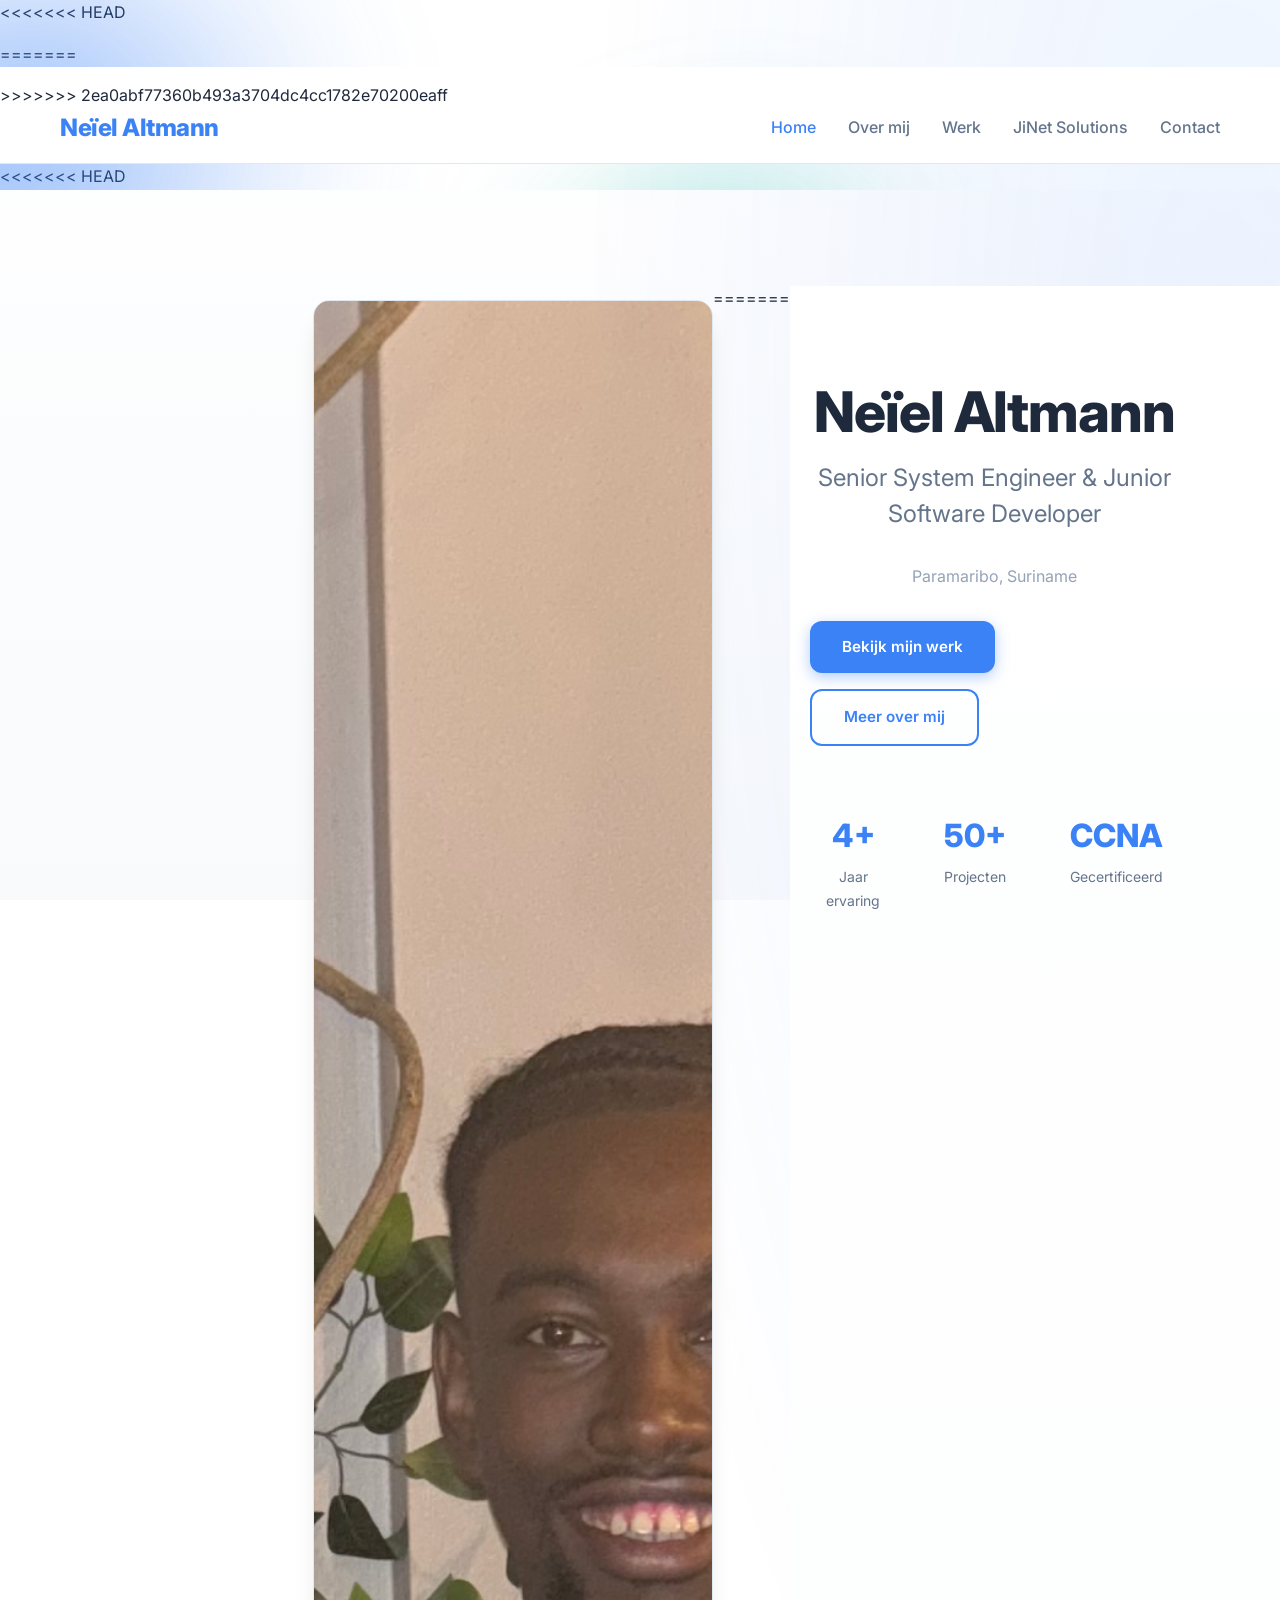
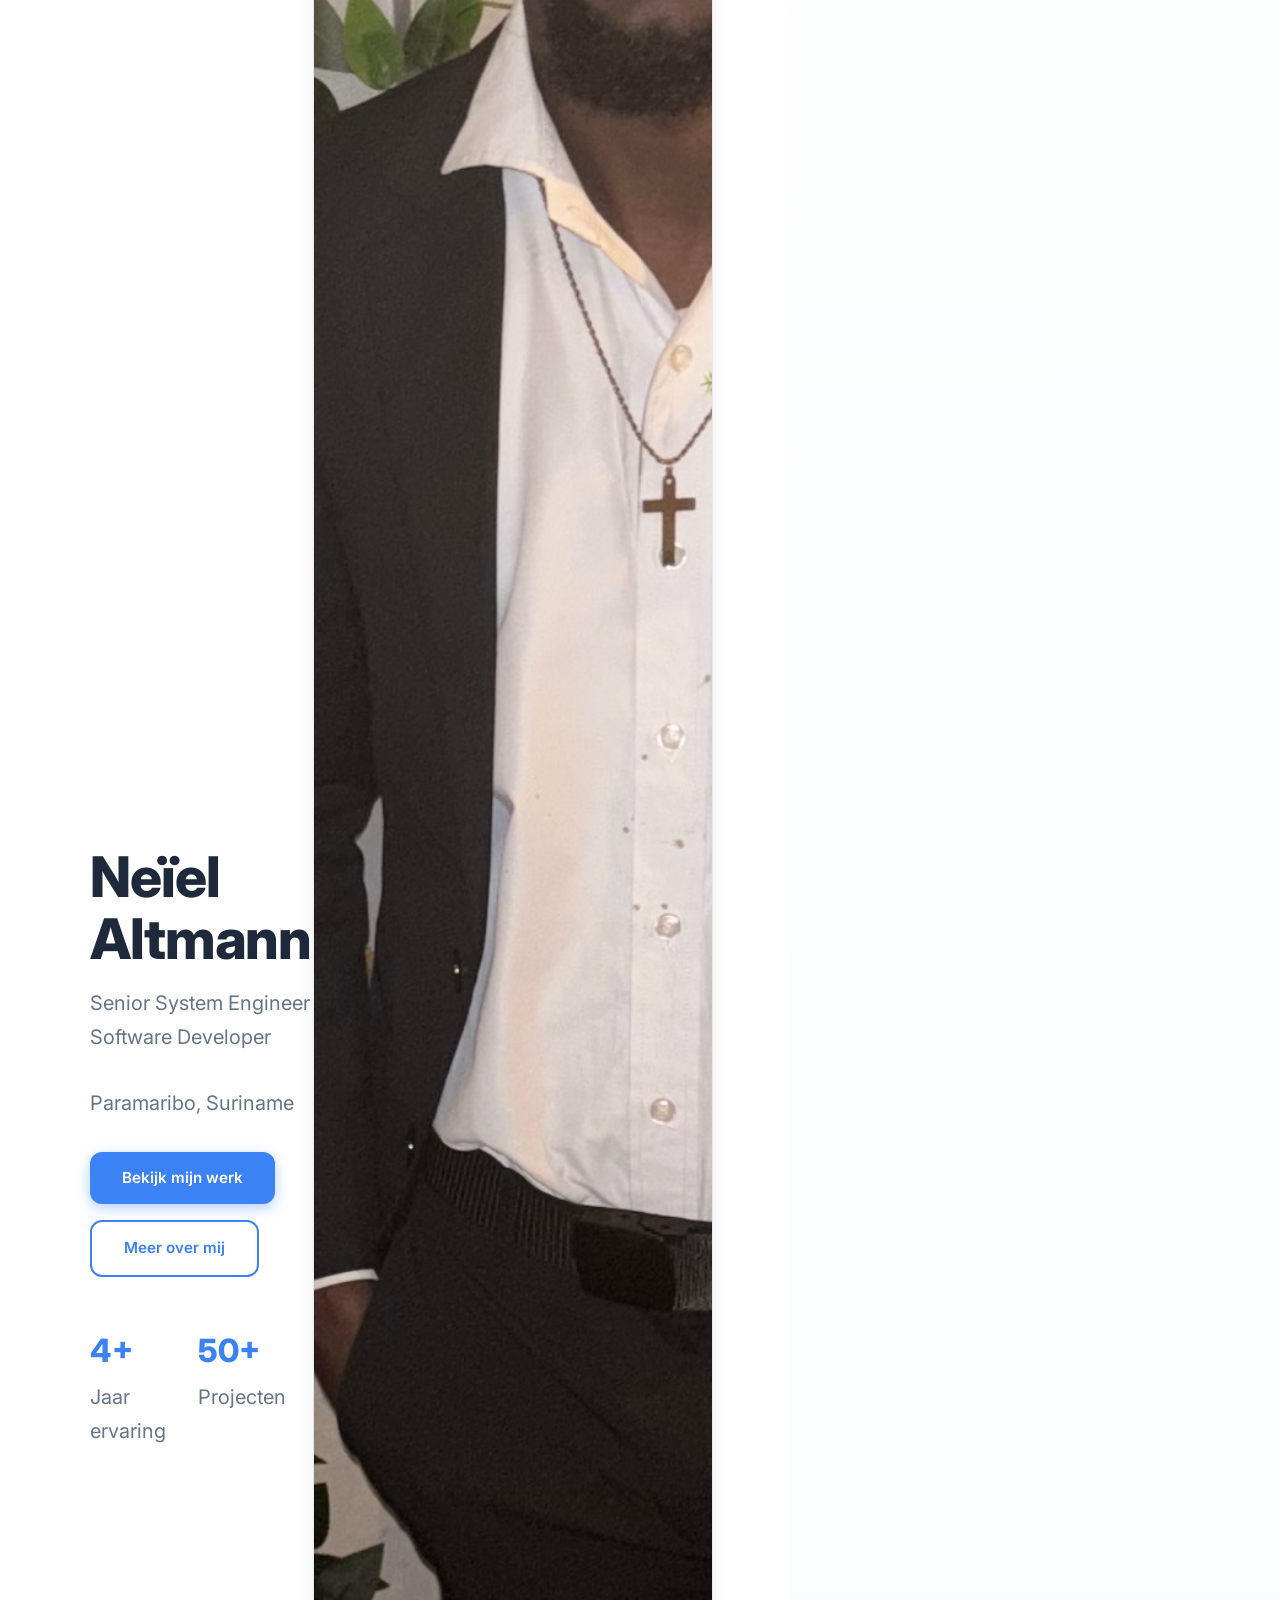
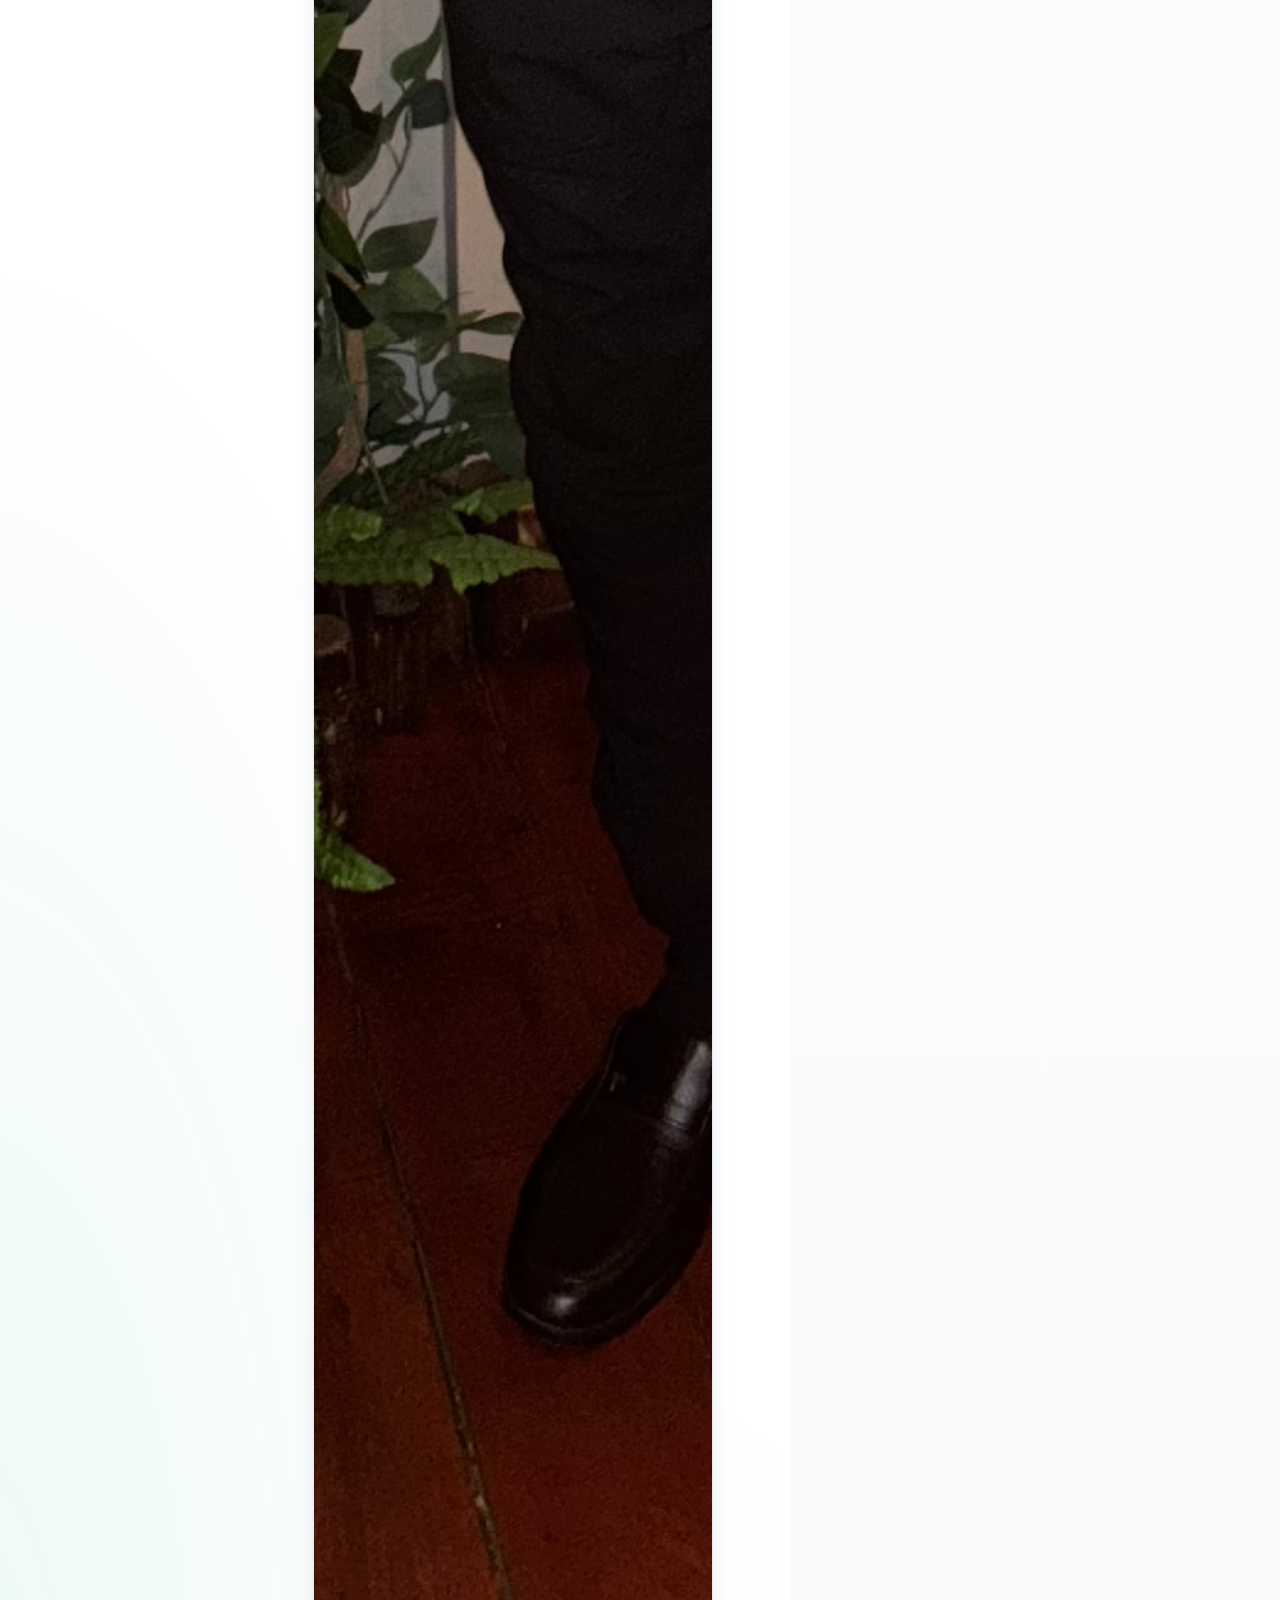
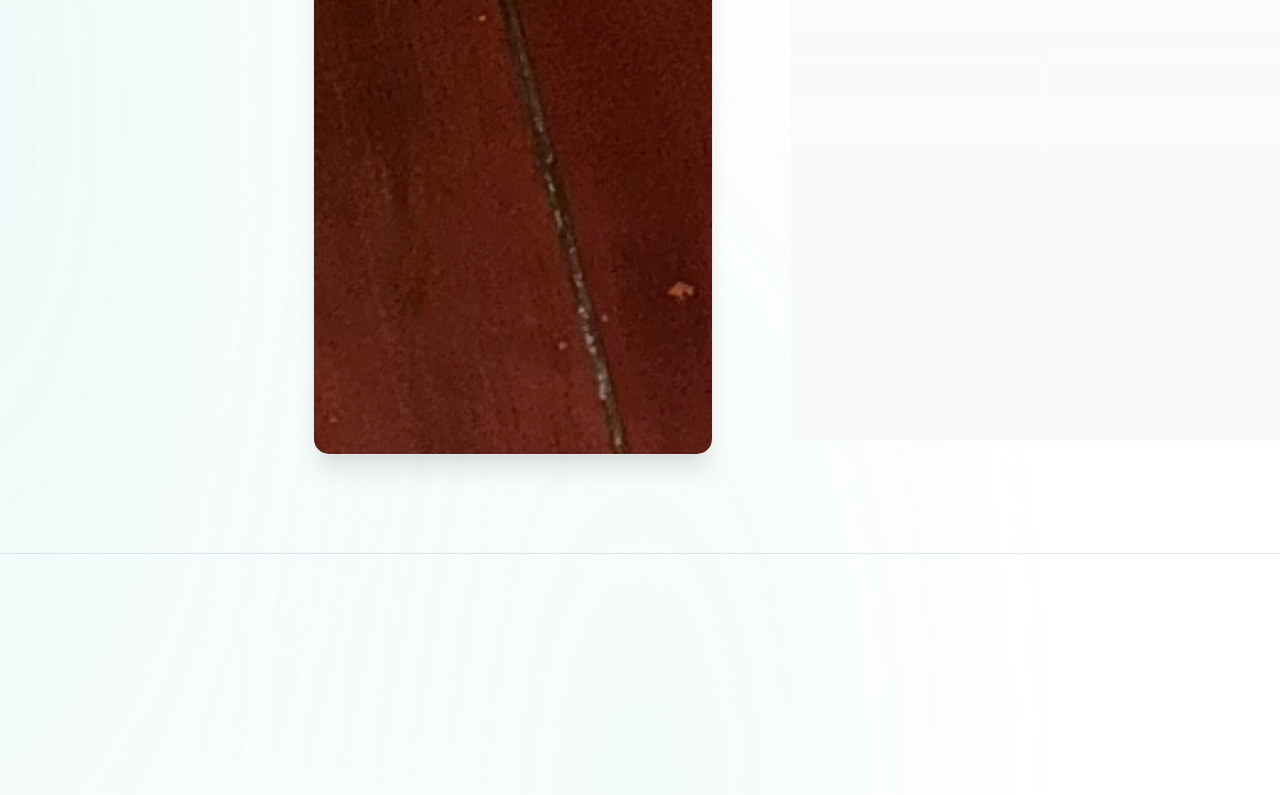
==== commit aef3e122: "new final" ====
--- a/index.html
+++ b/index.html
@@ -5,10 +5,32 @@
   <meta name="viewport" content="width=device-width, initial-scale=1.0">
   <title>Neïel Altmann — Portfolio</title>
   <link rel="stylesheet" href="css/main.css">
+  <link rel="stylesheet" href="css/parallax-3d.css">
 </head>
+<<<<<<< HEAD
 <body data-page="index">
 
   <nav class="navbar">
+=======
+<body>
+  <!-- Scroll Progress -->
+  <div class="scroll-progress"></div>
+
+  <!-- Floating Ambient Background - Large Visible Orbs -->
+  <div class="floating-elements-container" style="position: fixed; inset: 0; pointer-events: none; z-index: 0; overflow: hidden;">
+    <!-- Large blue orb top left -->
+    <div class="floating-element floating-orb orb-blue animate-float float-delay-1" style="width: 600px; height: 600px; top: -5%; left: -15%;"></div>
+    <!-- Medium green orb right side -->
+    <div class="floating-element floating-orb orb-green animate-float-slow float-delay-2" style="width: 500px; height: 500px; top: 40%; right: -10%;"></div>
+    <!-- Medium teal orb mid right -->
+    <div class="floating-element floating-orb orb-teal animate-float float-delay-3" style="width: 400px; height: 400px; top: 20%; right: 25%;"></div>
+    <!-- Small blue orb bottom -->
+    <div class="floating-element floating-orb orb-blue animate-pulse-glow float-delay-4" style="width: 350px; height: 350px; bottom: 10%; left: 10%;"></div>
+  </div>
+
+  <!-- Navigation -->
+  <nav class="navbar navbar-3d">
+>>>>>>> 2ea0abf77360b493a3704dc4cc1782e70200eaff
     <div class="container nav-container">
       <a href="index.html" class="logo">Neïel Altmann</a>
       <button class="hamburger" aria-label="Toggle menu">
@@ -26,6 +48,7 @@
     </div>
   </nav>
 
+<<<<<<< HEAD
   <section class="hero home-hero hero-parallax hero-parallax-intro">
     <div class="container">
       <div class="home-hero-inner">
@@ -54,11 +77,59 @@
         </div>
         <div class="hero-photo-wrap parallax-photo-shell" data-soft-parallax>
           <img src="img/me.jpg" alt="Neïel Altmann" class="hero-photo hero-photo-large parallax-photo-target">
+=======
+  <!-- Hero Section with Photo - 3D Parallax -->
+  <section class="hero hero-3d parallax-scene" style="padding: 6rem 0; position: relative; z-index: 1;">
+    <div class="container">
+      <div class="mouse-parallax-container" style="display: grid; grid-template-columns: 1fr 1fr; gap: 4rem; align-items: center; max-width: 1100px; margin: 0 auto;">
+        <!-- Info -->
+        <div class="hero-content-3d reveal-element" data-reveal>
+          <div class="text-reveal revealed">
+            <h1 class="text-reveal-inner" style="font-size: 3.5rem; font-weight: 800; margin: 0 0 1rem; line-height: 1.1; letter-spacing: -0.02em;">Neïel Altmann</h1>
+          </div>
+          <p class="reveal-element" style="font-size: 1.5rem; color: var(--text-gray); margin-bottom: 2rem; line-height: 1.5;" data-reveal>Senior System Engineer & Junior Software Developer</p>
+          <p class="reveal-element" style="font-size: 1rem; color: var(--text-light); margin-bottom: 2rem; line-height: 1.6;" data-reveal>Paramaribo, Suriname</p>
+          <div class="flex gap-4 reveal-element" style="flex-wrap: wrap; margin-bottom: 3rem;" data-reveal>
+            <a href="work.html" class="btn btn-primary btn-3d magnetic-btn" data-lang="viewWork">Bekijk mijn werk</a>
+            <a href="about.html" class="btn btn-secondary btn-3d magnetic-btn">Meer over mij</a>
+          </div>
+          <div class="hero-stats-3d reveal-element stagger-container" style="display: grid; grid-template-columns: repeat(3, 1fr); gap: 2rem;" data-reveal>
+            <div class="tilt-card" data-tilt style="text-align: center; padding: 1rem; border-radius: 0.75rem; cursor: default;">
+              <div class="tilt-card-shine"></div>
+              <div class="tilt-card-content">
+                <strong style="font-size: 2rem; color: var(--primary-blue); font-weight: 800;">4+</strong>
+                <p style="font-size: 0.875rem; color: var(--text-gray); margin-top: 0.25rem;">Jaar ervaring</p>
+              </div>
+            </div>
+            <div class="tilt-card" data-tilt style="text-align: center; padding: 1rem; border-radius: 0.75rem; cursor: default;">
+              <div class="tilt-card-shine"></div>
+              <div class="tilt-card-content">
+                <strong style="font-size: 2rem; color: var(--primary-blue); font-weight: 800;">50+</strong>
+                <p style="font-size: 0.875rem; color: var(--text-gray); margin-top: 0.25rem;">Projecten</p>
+              </div>
+            </div>
+            <div class="tilt-card" data-tilt style="text-align: center; padding: 1rem; border-radius: 0.75rem; cursor: default;">
+              <div class="tilt-card-shine"></div>
+              <div class="tilt-card-content">
+                <strong style="font-size: 2rem; color: var(--primary-blue); font-weight: 800;">CCNA</strong>
+                <p style="font-size: 0.875rem; color: var(--text-gray); margin-top: 0.25rem;">Gecertificeerd</p>
+              </div>
+            </div>
+          </div>
+        </div>
+        <!-- Photo -->
+        <div class="reveal-element reveal-scale" style="display: flex; justify-content: center;" data-reveal>
+          <div class="hero-photo-3d tilt-card" data-tilt data-parallax="0.02" style="position: relative;">
+            <div class="tilt-card-shine" style="border-radius: 1rem;"></div>
+            <img src="img/me.jpg" alt="Neïel Altmann" class="hero-photo" style="width: 100%; max-width: 400px; height: auto; display: block;">
+          </div>
+>>>>>>> 2ea0abf77360b493a3704dc4cc1782e70200eaff
         </div>
       </div>
     </div>
   </section>
 
+<<<<<<< HEAD
   <section class="section section-compact">
     <div class="container">
       <h2 class="section-title" data-i18n="idx_about_title">Over mij</h2>
@@ -80,6 +151,81 @@
             <div class="text-center">
               <strong>Cisco</strong><br>
               <small class="card-text">CCNA Certification<br>mei 2023</small>
+=======
+  <style>
+    @media (max-width: 768px) {
+      .hero > .container > div {
+        grid-template-columns: 1fr !important;
+        gap: 2rem !important;
+        text-align: center;
+      }
+      
+      .hero h1 {
+        font-size: 2.5rem !important;
+      }
+      
+      .hero > .container > div > div:first-child > div:last-child {
+        grid-template-columns: repeat(3, 1fr) !important;
+        gap: 1rem !important;
+      }
+      
+      .hero > .container > div > div:first-child > div:last-child > div > strong {
+        font-size: 1.5rem !important;
+      }
+      
+      .hero-photo {
+        max-width: 280px !important;
+        margin: 0 auto;
+      }
+      
+      .hero > .container > div > div:first-child > .flex {
+        justify-content: center !important;
+        flex-wrap: nowrap !important;
+        gap: 0.5rem !important;
+      }
+      
+      .hero > .container > div > div:first-child > .flex .btn {
+        padding: 0.75rem 1rem !important;
+        font-size: 0.875rem !important;
+      }
+    }
+  </style>
+
+  <!-- About Section -->
+  <section class="section section-blue-glow" style="padding: 3rem 0; position: relative; z-index: 1;">
+    <div class="container">
+      <h2 class="section-title reveal-element" data-lang="about" data-reveal>Over mij</h2>
+      <div style="max-width: 800px; margin: 0 auto;">
+        <p class="card-text reveal-element" style="font-size: 1.1rem; margin-bottom: 1rem; text-align: center;" data-reveal>
+          Ik ben een <strong>Senior System Engineer</strong> en <strong>Junior Software Developer</strong> gevestigd in Paramaribo, Suriname. 
+          Ik ben gespecialiseerd in opzetten, overnemen en onderhouden van netwerken, maar ik ben ook ervaren in het bouwen van websites, webapps, mobile apps, en windows apps.
+        </p>
+        <p class="card-text reveal-element" style="margin-bottom: 1rem; text-align: center;" data-reveal>
+          Bij <strong>ET-IT Consultancy</strong> werk ik als Senior System Engineer sinds oktober 2025. 
+          Daarnaast heb ik mijn eigen bedrijf <strong>JiNet Solutions</strong> als bijbaan naast mijn studie.
+        </p>
+        <p class="card-text reveal-element" style="margin-bottom: 2rem; text-align: center;" data-reveal>
+          Ik heb ervaring met firewalls, Windows servers, Hypervisors, VPN-oplossingen, 
+          camera (NVR) installaties, hardware/software reparaties en website/applicatie ontwikkeling.
+        </p>
+        <div class="card reveal-element tilt-card stagger-container" style="margin-top: 2rem; position: relative;" data-reveal data-tilt>
+          <div class="tilt-card-shine"></div>
+          <div class="tilt-card-content">
+            <h4 style="margin-bottom: 1rem; text-align: center;">Opleiding & Certificaten</h4>
+            <div class="grid grid-3" style="gap: 1rem;">
+              <div class="reveal-element" style="text-align: center;" data-reveal>
+                <strong>Natin</strong><br>
+                <small style="color: var(--text-gray);">Software Engineering<br>2021-2025</small>
+              </div>
+              <div class="reveal-element" style="text-align: center;" data-reveal>
+                <strong>Unasat</strong><br>
+                <small style="color: var(--text-gray);">Bachelor of Science<br>2025-heden</small>
+              </div>
+              <div class="reveal-element" style="text-align: center;" data-reveal>
+                <strong>Cisco</strong><br>
+                <small style="color: var(--text-gray);">CCNA Certification<br>mei 2023</small>
+              </div>
+>>>>>>> 2ea0abf77360b493a3704dc4cc1782e70200eaff
             </div>
           </div>
         </div>
@@ -87,6 +233,7 @@
     </div>
   </section>
 
+<<<<<<< HEAD
   <section class="section section-compact section-muted">
     <div class="container">
       <h2 class="section-title" data-i18n="idx_feat_title">Ervaring</h2>
@@ -107,10 +254,45 @@
       </div>
       <div class="flex justify-center mt-2">
         <a href="about.html" class="btn btn-primary" data-i18n="idx_feat_more">Meer over mijn ervaring</a>
+=======
+  <!-- Featured Projects Section -->
+  <section class="section section-gradient" style="padding: 3rem 0; position: relative; z-index: 1;">
+    <div class="container">
+      <h2 class="section-title reveal-element" data-lang="featuredWork" data-reveal>Ervaring</h2>
+      <p class="section-subtitle reveal-element" data-lang="featuredDesc" data-reveal>Mijn professionele ervaring en expertise</p>
+      
+      <div class="grid grid-3 stagger-container">
+        <div class="card reveal-element tilt-card hover-lift project-card-3d" data-reveal data-tilt>
+          <div class="tilt-card-shine"></div>
+          <div class="tilt-card-content">
+            <h3 class="card-title">Netwerk Engineering</h3>
+            <p class="card-text">Opzetten en onderhouden van netwerken, firewalls, Windows servers, Hypervisors en VPN-oplossingen voor bedrijven.</p>
+          </div>
+        </div>
+        <div class="card reveal-element tilt-card hover-lift project-card-3d" data-reveal data-tilt>
+          <div class="tilt-card-shine"></div>
+          <div class="tilt-card-content">
+            <h3 class="card-title">Software Development</h3>
+            <p class="card-text">Ontwikkeling van websites en applicaties. Stage bij Datasur als Junior Software Developer.</p>
+          </div>
+        </div>
+        <div class="card reveal-element tilt-card hover-lift project-card-3d" data-reveal data-tilt>
+          <div class="tilt-card-shine"></div>
+          <div class="tilt-card-content">
+            <h3 class="card-title">JiNet Solutions</h3>
+            <p class="card-text">Mijn eigen bedrijf voor IT-diensten: hardware/software reparaties, camera installaties en technische support.</p>
+          </div>
+        </div>
+      </div>
+      
+      <div class="flex justify-center reveal-element" style="margin-top: 2rem;" data-reveal>
+        <a href="about.html" class="btn btn-primary btn-3d magnetic-btn">Meer over mijn ervaring</a>
+>>>>>>> 2ea0abf77360b493a3704dc4cc1782e70200eaff
       </div>
     </div>
   </section>
 
+<<<<<<< HEAD
   <section class="section section-compact">
     <div class="container">
       <h2 class="section-title" data-i18n="idx_projects_title">Projecten</h2>
@@ -133,11 +315,47 @@
           <img src="img/project-frostsense.jpg" alt="" class="project-thumb project-thumb-fit">
           <h3 class="card-title" data-i18n="idx_proj_frost_title">FrostSense</h3>
           <p class="card-text card-text-grow" data-i18n="idx_proj_frost_desc">Arduino ESP32 temperatuur meter voor koelcellen.</p>
+=======
+  <!-- Uitgelicht Werk Section -->
+  <section class="section section-green-glow" style="padding: 3rem 0; position: relative; z-index: 1;">
+    <div class="container">
+      <h2 class="section-title reveal-element" data-reveal>Uitgelicht Werk</h2>
+      <p class="section-subtitle reveal-element" data-reveal>Mijn belangrijkste projecten en creaties</p>
+      
+      <div class="grid grid-3 stagger-container">
+        <div class="card reveal-element tilt-card hover-lift project-card-3d" style="display: flex; flex-direction: column;" data-reveal data-tilt>
+          <div class="tilt-card-shine"></div>
+          <div class="tilt-card-content" style="display: flex; flex-direction: column; flex-grow: 1;">
+            <div class="project-card-image" style="height: 200px; background: linear-gradient(135deg, #10b981 0%, #059669 100%); border-radius: 0.5rem; margin-bottom: 1rem; display: flex; align-items: center; justify-content: center; color: white; font-size: 3rem;">📱</div>
+            <h3 class="card-title">Ji Point of Sale</h3>
+            <p class="card-text" style="flex-grow: 1;">Gratis Point of Sale app voor kleine en grote ondernemingen. Cross-platform oplossing voor voorraadbeheer, offertes en verkoop.</p>
+            <a href="https://jipos.vercel.app" target="_blank" class="btn btn-primary btn-3d magnetic-btn" style="margin-top: 1rem; text-align: center;">jipos.vercel.app</a>
+          </div>
+        </div>
+        <div class="card reveal-element tilt-card hover-lift project-card-3d" style="display: flex; flex-direction: column;" data-reveal data-tilt>
+          <div class="tilt-card-shine"></div>
+          <div class="tilt-card-content" style="display: flex; flex-direction: column; flex-grow: 1;">
+            <div class="project-card-image" style="height: 200px; background: linear-gradient(135deg, #3b82f6 0%, #2563eb 100%); border-radius: 0.5rem; margin-bottom: 1rem; display: flex; align-items: center; justify-content: center; color: white; font-size: 3rem;">🔧</div>
+            <h3 class="card-title">Networking Project</h3>
+            <p class="card-text" style="flex-grow: 1;">Access Point installatie voor ET-IT Consultancy klant. Professionele netwerkimplementatie op locatie.</p>
+            <span style="display: inline-block; margin-top: 1rem; color: var(--primary-blue); font-weight: 600;">ET-IT Consultancy</span>
+          </div>
+        </div>
+        <div class="card reveal-element tilt-card hover-lift project-card-3d" style="display: flex; flex-direction: column;" data-reveal data-tilt>
+          <div class="tilt-card-shine"></div>
+          <div class="tilt-card-content" style="display: flex; flex-direction: column; flex-grow: 1;">
+            <div class="project-card-image" style="height: 200px; background: linear-gradient(135deg, #14b8a6 0%, #0d9488 100%); border-radius: 0.5rem; margin-bottom: 1rem; display: flex; align-items: center; justify-content: center; color: white; font-size: 3rem;">🌡️</div>
+            <h3 class="card-title">FrostSense</h3>
+            <p class="card-text" style="flex-grow: 1;">Arduino ESP32 temperatuur meter voor koelcellen. Voorkomt bederving van producten en voldoet aan certificeringen.</p>
+            <span style="display: inline-block; margin-top: 1rem; color: var(--accent-teal); font-weight: 600;">IoT Project</span>
+          </div>
+>>>>>>> 2ea0abf77360b493a3704dc4cc1782e70200eaff
         </div>
       </div>
     </div>
   </section>
 
+<<<<<<< HEAD
   <section class="section section-compact section-muted">
     <div class="container">
       <h2 class="section-title" data-i18n="idx_skills_title">Vaardigheden</h2>
@@ -158,6 +376,42 @@
         <div class="card">
           <h3 class="card-title" data-i18n="idx_skill_dev_title">Software Development</h3>
           <p class="card-text" data-i18n="idx_skill_dev_body">Flutter, Kotlin, C++, C#, Java, Windows Apps</p>
+=======
+  <!-- Skills Section -->
+  <section class="section section-gradient" style="padding: 3rem 0; position: relative; z-index: 1;">
+    <div class="container">
+      <h2 class="section-title reveal-element" data-lang="skills" data-reveal>Vaardigheden</h2>
+      <p class="section-subtitle reveal-element" data-lang="skillsDesc" data-reveal>Technologieën en tools waar ik mee werk</p>
+      
+      <div class="grid grid-4 stagger-container">
+        <div class="card reveal-element tilt-card hover-lift" data-reveal data-tilt>
+          <div class="tilt-card-shine"></div>
+          <div class="tilt-card-content">
+            <h3 class="card-title">Netwerk Engineering</h3>
+            <p class="card-text">CCNA, Firewalls, VPN, TCP/IP, VoIP, Network Security, DNS</p>
+          </div>
+        </div>
+        <div class="card reveal-element tilt-card hover-lift" data-reveal data-tilt>
+          <div class="tilt-card-shine"></div>
+          <div class="tilt-card-content">
+            <h3 class="card-title">System Admin</h3>
+            <p class="card-text">Windows Server, Hypervisors, NVR</p>
+          </div>
+        </div>
+        <div class="card reveal-element tilt-card hover-lift" data-reveal data-tilt>
+          <div class="tilt-card-shine"></div>
+          <div class="tilt-card-content">
+            <h3 class="card-title">Web Development</h3>
+            <p class="card-text">HTML, CSS, JavaScript, PHP, Bootstrap, Laravel, Python</p>
+          </div>
+        </div>
+        <div class="card reveal-element tilt-card hover-lift" data-reveal data-tilt>
+          <div class="tilt-card-shine"></div>
+          <div class="tilt-card-content">
+            <h3 class="card-title">Software Development</h3>
+            <p class="card-text">Flutter, Kotlin, C++, C#, Java, Windows Apps</p>
+          </div>
+>>>>>>> 2ea0abf77360b493a3704dc4cc1782e70200eaff
         </div>
       </div>
     </div>
@@ -176,5 +430,6 @@
 
   <script src="js/translations.js"></script>
   <script src="js/main.js"></script>
+  <script src="js/parallax-3d.js"></script>
 </body>
 </html>
--- a/css/parallax-3d.css
+++ b/css/parallax-3d.css
@@ -0,0 +1,484 @@
+/* ============================================
+   CLEAN SCROLL-FOCUSED PARALLAX SYSTEM
+   Subtle interactions, dramatic scroll transitions
+   Light theme preserved
+   ============================================ */
+
+/* ============================================
+   CSS CUSTOM PROPERTIES
+   ============================================ */
+:root {
+  /* Scroll speeds - slower = more parallax */
+  --scroll-slow: 0.3;
+  --scroll-medium: 0.5;
+  --scroll-fast: 0.8;
+  
+  /* Subtle easing */
+  --ease-smooth: cubic-bezier(0.4, 0, 0.2, 1);
+  --ease-out: cubic-bezier(0.23, 1, 0.32, 1);
+  
+  /* Animation timing */
+  --duration-fast: 200ms;
+  --duration-normal: 400ms;
+  --duration-slow: 800ms;
+  
+  /* Minimal tilt */
+  --tilt-max: 5deg;
+}
+
+/* ============================================
+   SCROLL PARALLAX LAYERS
+   ============================================ */
+.scroll-parallax-container {
+  position: relative;
+  overflow: hidden;
+}
+
+.parallax-bg-layer {
+  position: absolute;
+  inset: -20%;
+  will-change: transform;
+  transition: transform 0.1s linear;
+}
+
+.parallax-bg-slow {
+  transform: translateY(calc(var(--scroll-y) * var(--scroll-slow) * -1px));
+}
+
+.parallax-bg-medium {
+  transform: translateY(calc(var(--scroll-y) * var(--scroll-medium) * -1px));
+}
+
+.parallax-bg-fast {
+  transform: translateY(calc(var(--scroll-y) * var(--scroll-fast) * -1px));
+}
+
+/* ============================================
+   MOUSE PARALLAX - VERY SUBTLE
+   ============================================ */
+.mouse-parallax-container {
+  will-change: transform;
+}
+
+.mouse-parallax-item {
+  transition: transform var(--duration-slow) var(--ease-smooth);
+  will-change: transform;
+}
+
+/* ============================================
+   FLOATING AMBIENT ELEMENTS - MORE VISIBLE
+   ============================================ */
+.floating-element {
+  position: fixed;
+  pointer-events: none;
+  will-change: transform;
+  z-index: 0;
+}
+
+.floating-orb {
+  border-radius: 50%;
+  filter: blur(80px);
+  opacity: 0.6;
+}
+
+.orb-blue {
+  background: radial-gradient(circle at 30% 30%, var(--primary-blue) 0%, transparent 60%);
+}
+
+.orb-green {
+  background: radial-gradient(circle at 30% 30%, var(--primary-green) 0%, transparent 60%);
+}
+
+.orb-teal {
+  background: radial-gradient(circle at 30% 30%, var(--accent-teal) 0%, transparent 60%);
+}
+
+/* Slow ambient drift */
+@keyframes drift {
+  0%, 100% { 
+    transform: translate(0, 0) scale(1); 
+  }
+  25% { 
+    transform: translate(30px, -30px) scale(1.05); 
+  }
+  50% { 
+    transform: translate(-20px, 20px) scale(0.95); 
+  }
+  75% { 
+    transform: translate(20px, 10px) scale(1.02); 
+  }
+}
+
+.animate-float {
+  animation: drift 25s ease-in-out infinite;
+}
+
+.animate-float-slow {
+  animation: drift 35s ease-in-out infinite;
+}
+
+.animate-pulse-glow {
+  animation: drift 30s ease-in-out infinite, pulse 8s ease-in-out infinite;
+}
+
+@keyframes pulse {
+  0%, 100% { opacity: 0.5; }
+  50% { opacity: 0.7; }
+}
+
+.float-delay-1 { animation-delay: 0s; }
+.float-delay-2 { animation-delay: -8s; }
+.float-delay-3 { animation-delay: -16s; }
+.float-delay-4 { animation-delay: -4s; }
+
+/* ============================================
+   SUBTLE 3D TILT - MINIMAL
+   ============================================ */
+.tilt-card {
+  transition: transform var(--duration-fast) var(--ease-smooth),
+              box-shadow var(--duration-fast) var(--ease-smooth);
+  will-change: transform;
+}
+
+.tilt-card:hover {
+  transform: perspective(1000px) rotateX(2deg) rotateY(-2deg) translateY(-4px);
+  box-shadow: 0 20px 40px -15px rgba(0, 0, 0, 0.1);
+}
+
+.tilt-card-content {
+  transform: translateZ(10px);
+}
+
+.tilt-card-shine {
+  position: absolute;
+  inset: 0;
+  background: linear-gradient(
+    135deg,
+    rgba(255, 255, 255, 0.3) 0%,
+    transparent 50%,
+    rgba(255, 255, 255, 0.1) 100%
+  );
+  opacity: 0;
+  transition: opacity var(--duration-fast) var(--ease-smooth);
+  pointer-events: none;
+  border-radius: inherit;
+}
+
+.tilt-card:hover .tilt-card-shine {
+  opacity: 0.5;
+}
+
+/* ============================================
+   SCROLL REVEAL - DRAMATIC BUT CLEAN
+   ============================================ */
+.reveal-element {
+  opacity: 0.2;
+  transform: translateY(60px) scale(0.95);
+  transition: opacity var(--duration-slow) var(--ease-out),
+              transform var(--duration-slow) var(--ease-out);
+  will-change: opacity, transform;
+}
+
+.reveal-element.revealed {
+  opacity: 1;
+  transform: translateY(0) scale(1);
+}
+
+/* Directional reveals */
+.reveal-left {
+  transform: translateX(-80px);
+}
+
+.reveal-left.revealed {
+  transform: translateX(0);
+}
+
+.reveal-right {
+  transform: translateX(80px);
+}
+
+.reveal-right.revealed {
+  transform: translateX(0);
+}
+
+.reveal-scale {
+  transform: scale(0.85);
+  opacity: 0;
+}
+
+.reveal-scale.revealed {
+  transform: scale(1);
+  opacity: 1;
+}
+
+/* ============================================
+   STAGGER DELAYS - SMOOTH CASCADE
+   ============================================ */
+.stagger-container .reveal-element:nth-child(1) { transition-delay: 0ms; }
+.stagger-container .reveal-element:nth-child(2) { transition-delay: 100ms; }
+.stagger-container .reveal-element:nth-child(3) { transition-delay: 200ms; }
+.stagger-container .reveal-element:nth-child(4) { transition-delay: 300ms; }
+.stagger-container .reveal-element:nth-child(5) { transition-delay: 400ms; }
+.stagger-container .reveal-element:nth-child(6) { transition-delay: 500ms; }
+
+/* ============================================
+   HERO SECTION - SUBTLE DEPTH
+   ============================================ */
+.hero-3d {
+  position: relative;
+}
+
+.hero-content-3d {
+  position: relative;
+  z-index: 2;
+}
+
+.hero-photo-3d {
+  transition: transform var(--duration-normal) var(--ease-smooth);
+}
+
+.hero-photo-3d:hover {
+  transform: scale(1.02);
+}
+
+.hero-stats-3d {
+  position: relative;
+  z-index: 2;
+}
+
+/* ============================================
+   BUTTONS - CLEAN HOVER
+   ============================================ */
+.btn-3d {
+  transition: transform var(--duration-fast) var(--ease-smooth),
+              box-shadow var(--duration-fast) var(--ease-smooth);
+}
+
+.btn-3d:hover {
+  transform: translateY(-2px);
+  box-shadow: 0 10px 20px -10px rgba(59, 130, 246, 0.3);
+}
+
+.btn-3d:active {
+  transform: translateY(0) scale(0.98);
+}
+
+/* ============================================
+   NAVIGATION - CLEAN SCROLL EFFECT
+   ============================================ */
+.navbar-3d {
+  transition: box-shadow var(--duration-fast) var(--ease-smooth),
+              background var(--duration-fast) var(--ease-smooth);
+}
+
+.navbar-scrolled {
+  box-shadow: 0 4px 20px -5px rgba(0, 0, 0, 0.1);
+  background: rgba(255, 255, 255, 0.95);
+  backdrop-filter: blur(10px);
+}
+
+/* ============================================
+   SECTION BACKGROUND TRANSITIONS
+   ============================================ */
+.section-gradient {
+  background: linear-gradient(180deg, 
+    var(--bg-white) 0%, 
+    var(--bg-light) 50%,
+    var(--bg-white) 100%
+  );
+}
+
+.section-blue-glow {
+  background: linear-gradient(180deg,
+    var(--bg-white) 0%,
+    rgba(59, 130, 246, 0.03) 50%,
+    var(--bg-white) 100%
+  );
+}
+
+.section-green-glow {
+  background: linear-gradient(180deg,
+    var(--bg-white) 0%,
+    rgba(16, 185, 129, 0.03) 50%,
+    var(--bg-white) 100%
+  );
+}
+
+/* Morphing shapes for sections */
+.morph-blob {
+  position: absolute;
+  border-radius: 60% 40% 30% 70% / 60% 30% 70% 40%;
+  animation: morph 15s ease-in-out infinite;
+  opacity: 0.4;
+  filter: blur(60px);
+}
+
+@keyframes morph {
+  0%, 100% { border-radius: 60% 40% 30% 70% / 60% 30% 70% 40%; }
+  25% { border-radius: 30% 60% 70% 40% / 50% 60% 30% 60%; }
+  50% { border-radius: 50% 60% 30% 60% / 30% 60% 70% 40%; }
+  75% { border-radius: 60% 40% 60% 30% / 70% 30% 50% 60%; }
+}
+
+/* ============================================
+   SCROLL PROGRESS - GRADIENT BAR
+   ============================================ */
+.scroll-progress {
+  position: fixed;
+  top: 0;
+  left: 0;
+  width: 100%;
+  height: 3px;
+  background: linear-gradient(90deg, 
+    var(--primary-blue) 0%, 
+    var(--accent-teal) 50%, 
+    var(--primary-green) 100%
+  );
+  transform-origin: left;
+  transform: scaleX(0);
+  z-index: 10000;
+  transition: transform 0.1s linear;
+}
+
+/* ============================================
+   PROJECT CARDS - CLEAN LIFT
+   ============================================ */
+.project-card-3d {
+  transition: transform var(--duration-fast) var(--ease-smooth),
+              box-shadow var(--duration-fast) var(--ease-smooth);
+}
+
+.project-card-3d:hover {
+  transform: translateY(-6px);
+  box-shadow: 0 25px 50px -12px rgba(0, 0, 0, 0.15);
+}
+
+.project-card-image {
+  transition: transform var(--duration-fast) var(--ease-smooth);
+}
+
+.project-card-3d:hover .project-card-image {
+  transform: scale(1.03);
+}
+
+/* ============================================
+   TEXT REVEAL ON SCROLL
+   ============================================ */
+.text-reveal {
+  overflow: hidden;
+}
+
+.text-reveal-inner {
+  display: inline-block;
+  transform: translateY(100%);
+  transition: transform var(--duration-slow) var(--ease-out);
+}
+
+.text-reveal.revealed .text-reveal-inner {
+  transform: translateY(0);
+}
+
+/* Character stagger for headings */
+.char-reveal .char {
+  display: inline-block;
+  opacity: 0;
+  transform: translateY(20px);
+  transition: opacity 0.4s var(--ease-out),
+              transform 0.4s var(--ease-out);
+}
+
+.char-reveal.revealed .char {
+  opacity: 1;
+  transform: translateY(0);
+}
+
+
+
+
+/* ============================================
+   MAGNETIC BUTTON - SUBTLE
+   ============================================ */
+.magnetic-btn {
+  transition: transform var(--duration-fast) var(--ease-smooth);
+}
+
+.magnetic-btn:hover {
+  transform: translateY(-1px);
+}
+
+
+/* ============================================
+   RESPONSIVE ADJUSTMENTS
+   ============================================ */
+@media (max-width: 768px) {
+  .floating-orb {
+    opacity: 0.3;
+    filter: blur(40px);
+  }
+  
+  .reveal-element {
+    transform: translateY(40px);
+  }
+  
+  .tilt-card:hover {
+    transform: translateY(-2px);
+  }
+}
+
+/* ============================================
+   REDUCED MOTION
+   ============================================ */
+@media (prefers-reduced-motion: reduce) {
+  *,
+  *::before,
+  *::after {
+    animation-duration: 0.01ms !important;
+    transition-duration: 0.01ms !important;
+  }
+  
+  .floating-element {
+    display: none;
+  }
+  
+  .reveal-element {
+    opacity: 1 !important;
+    transform: none !important;
+  }
+}
+
+
+/* ============================================
+   HOVER LIFT - MINIMAL
+   ============================================ */
+.hover-lift {
+  transition: transform var(--duration-fast) var(--ease-smooth),
+              box-shadow var(--duration-fast) var(--ease-smooth);
+}
+
+.hover-lift:hover {
+  transform: translateY(-3px);
+  box-shadow: 0 12px 24px -8px rgba(0, 0, 0, 0.1);
+}
+
+/* ============================================
+   PARALLAX SECTION DIVIDERS
+   ============================================ */
+.parallax-divider {
+  height: 200px;
+  background-attachment: fixed;
+  background-position: center;
+  background-repeat: no-repeat;
+  background-size: cover;
+  position: relative;
+}
+
+.parallax-divider::after {
+  content: '';
+  position: absolute;
+  inset: 0;
+  background: linear-gradient(180deg, 
+    var(--bg-white) 0%, 
+    transparent 50%, 
+    var(--bg-white) 100%
+  );
+}
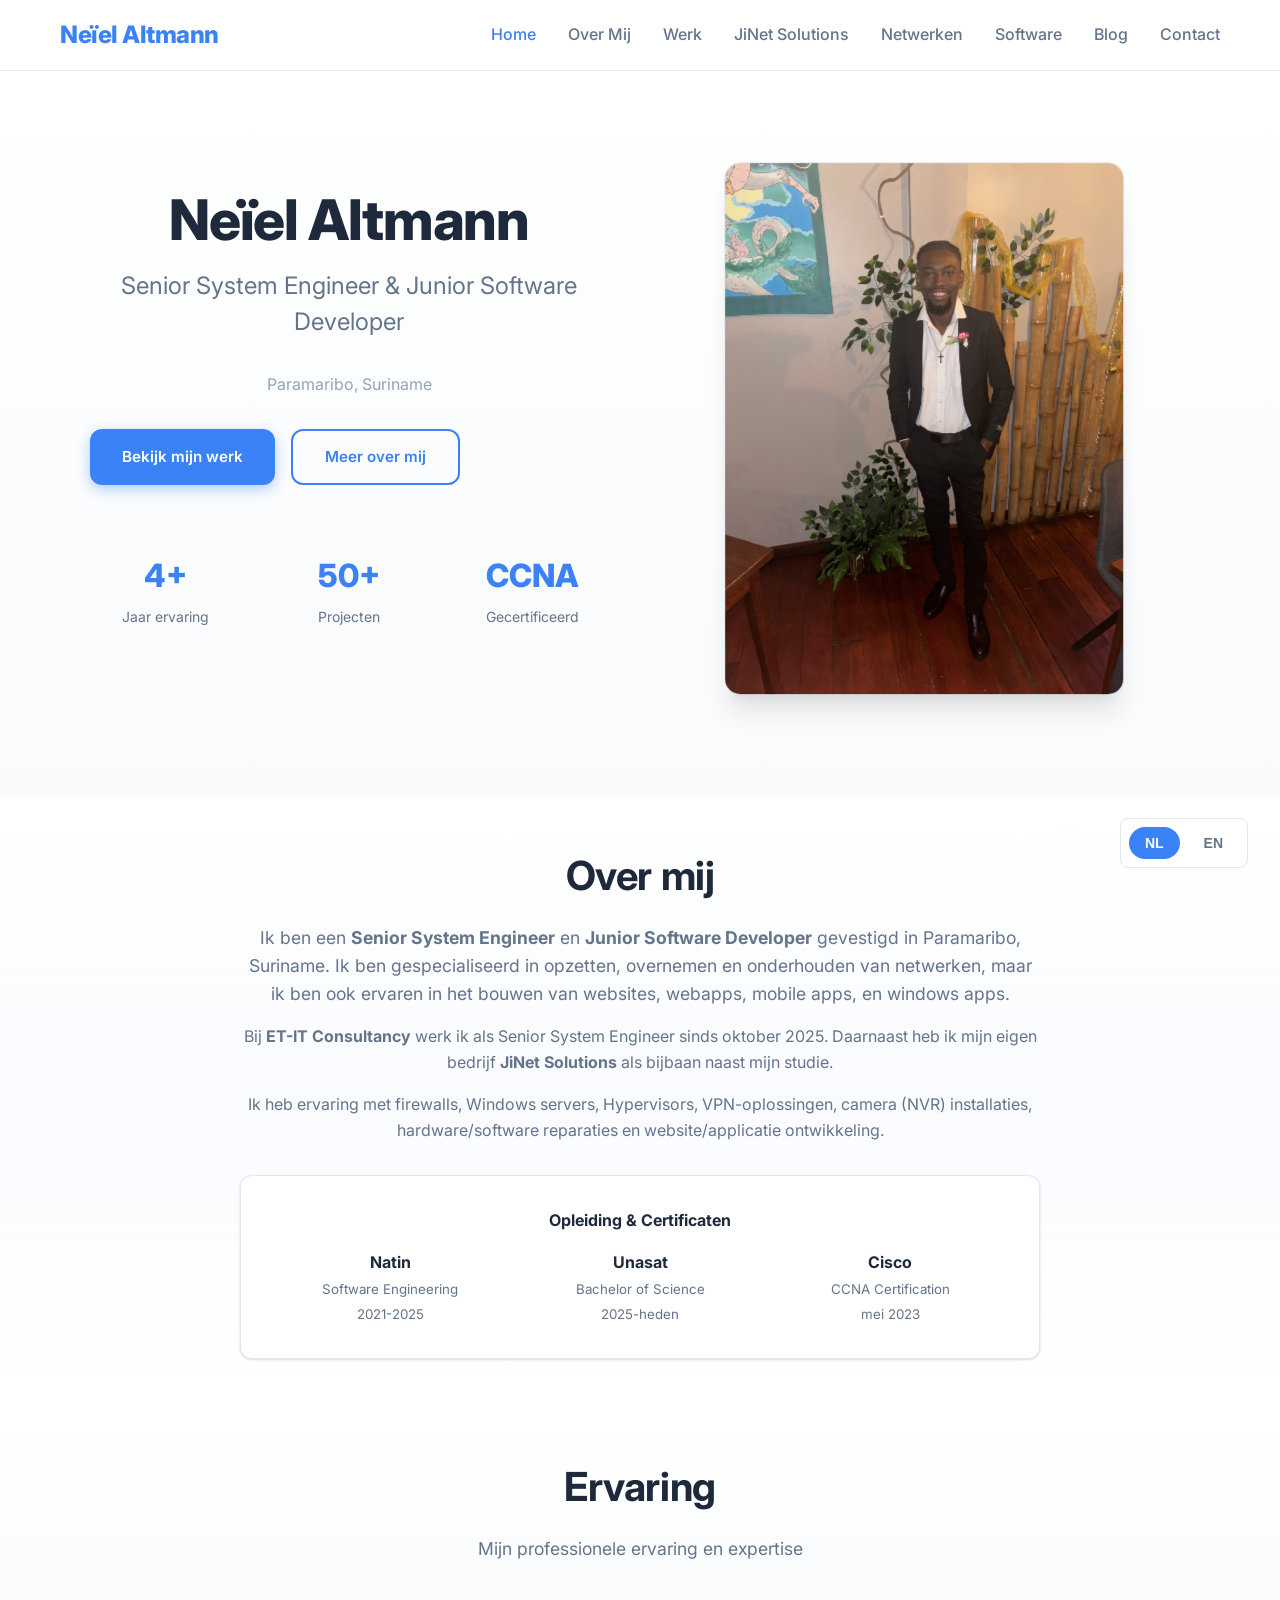
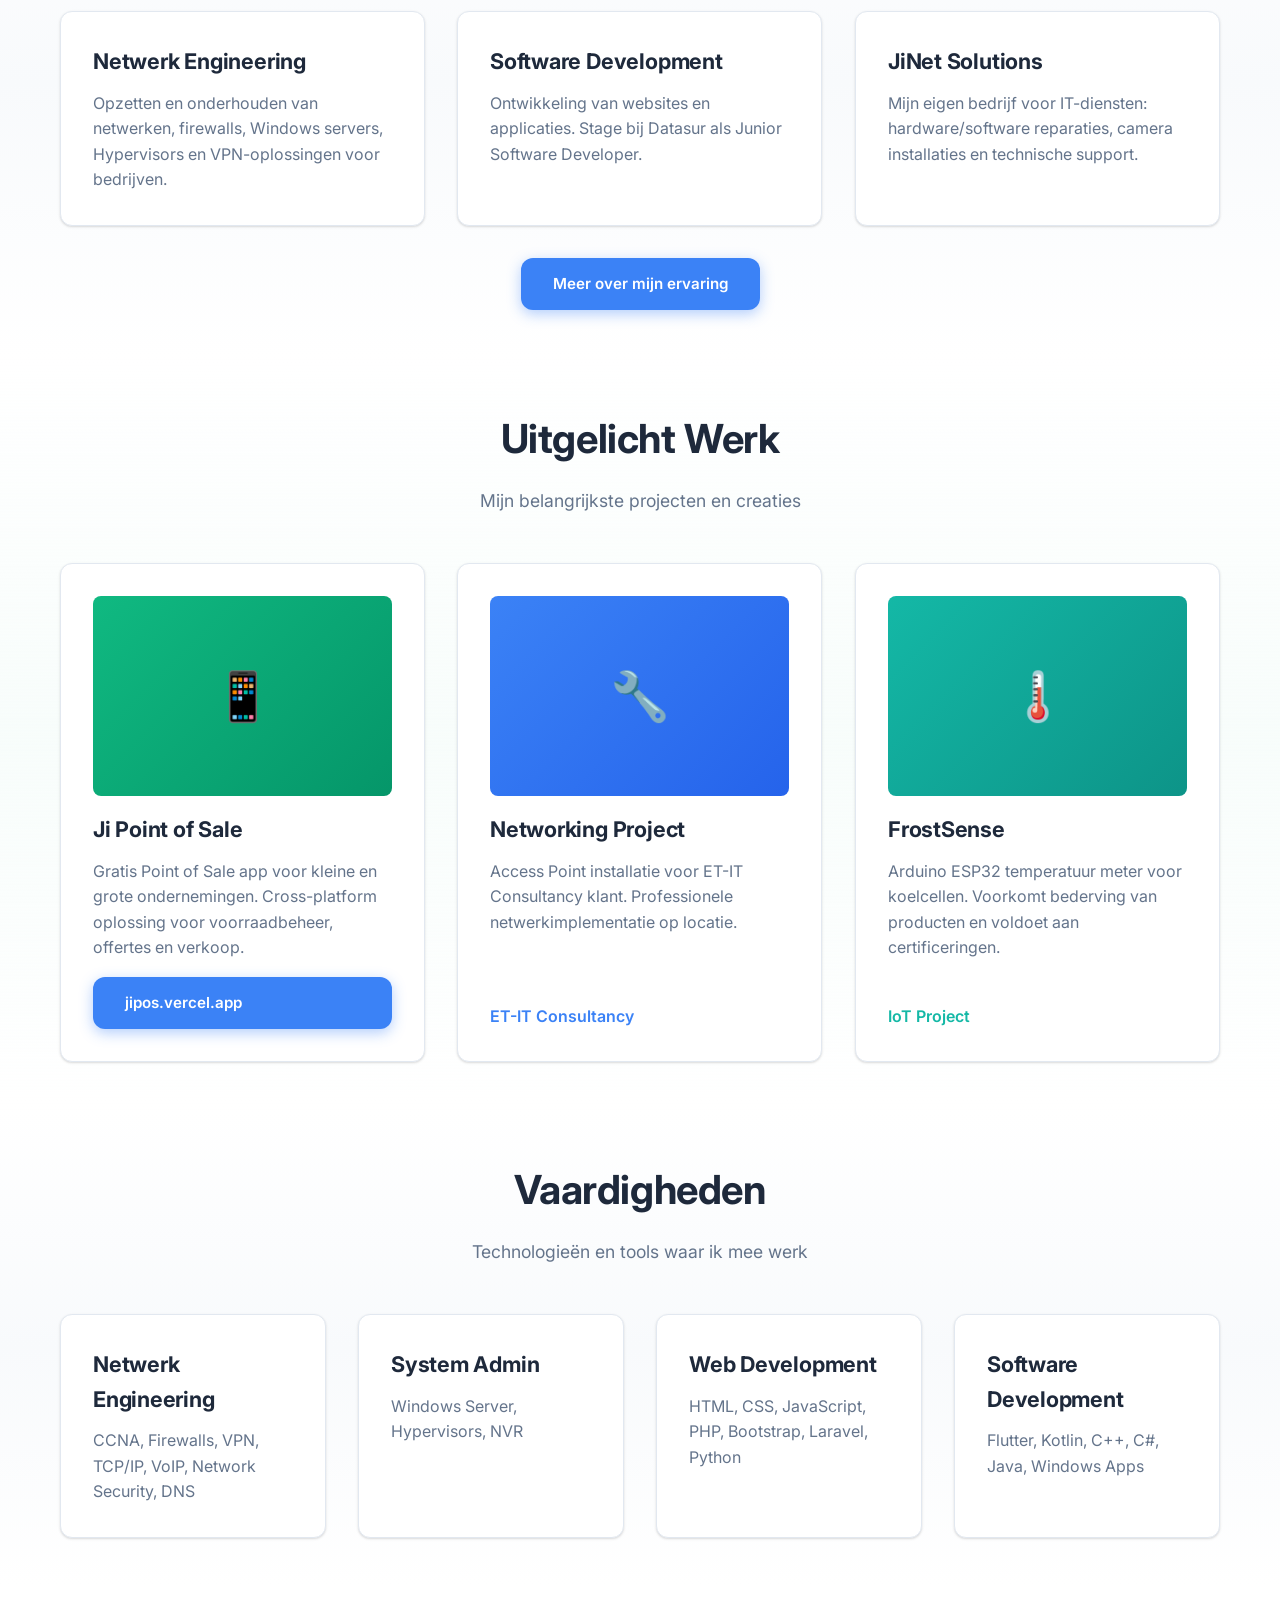
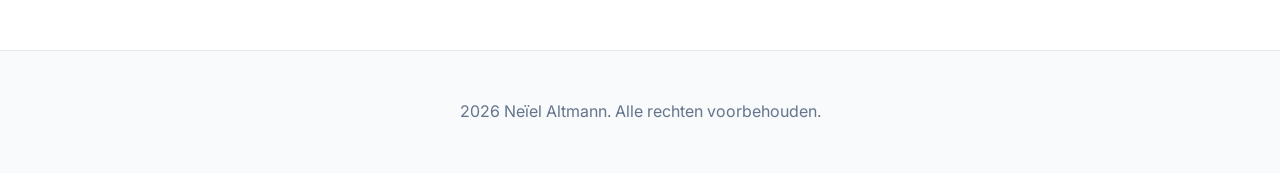
==== commit 9a70f9a0: "Merge branch 'main' of https://github.com/neielaltmann/portfolio" ====
--- a/index.html
+++ b/index.html
@@ -3,15 +3,10 @@
 <head>
   <meta charset="UTF-8">
   <meta name="viewport" content="width=device-width, initial-scale=1.0">
-  <title>Neïel Altmann — Portfolio</title>
+  <title>Neïel Altmann - Portfolio</title>
   <link rel="stylesheet" href="css/main.css">
   <link rel="stylesheet" href="css/parallax-3d.css">
 </head>
-<<<<<<< HEAD
-<body data-page="index">
-
-  <nav class="navbar">
-=======
 <body>
   <!-- Scroll Progress -->
   <div class="scroll-progress"></div>
@@ -30,7 +25,6 @@
 
   <!-- Navigation -->
   <nav class="navbar navbar-3d">
->>>>>>> 2ea0abf77360b493a3704dc4cc1782e70200eaff
     <div class="container nav-container">
       <a href="index.html" class="logo">Neïel Altmann</a>
       <button class="hamburger" aria-label="Toggle menu">
@@ -39,45 +33,18 @@
         <span></span>
       </button>
       <ul class="nav-links">
-        <li><a href="index.html" data-i18n="nav_home">Home</a></li>
-        <li><a href="about.html" data-i18n="nav_about">Over mij</a></li>
-        <li><a href="work.html" data-i18n="nav_work">Werk</a></li>
-        <li><a href="jinet.html" data-i18n="nav_jinet">JiNet Solutions</a></li>
-        <li><a href="contact.html" data-i18n="nav_contact">Contact</a></li>
+        <li><a href="index.html" class="active" data-lang="home">Home</a></li>
+        <li><a href="about.html">Over Mij</a></li>
+        <li><a href="work.html" data-lang="work">Werk</a></li>
+        <li><a href="jinet.html">JiNet Solutions</a></li>
+        <li><a href="networking.html">Netwerken</a></li>
+        <li><a href="software.html">Software</a></li>
+        <li><a href="blog.html" data-lang="blog">Blog</a></li>
+        <li><a href="contact.html" data-lang="contact">Contact</a></li>
       </ul>
     </div>
   </nav>
 
-<<<<<<< HEAD
-  <section class="hero home-hero hero-parallax hero-parallax-intro">
-    <div class="container">
-      <div class="home-hero-inner">
-        <div>
-          <h1 class="hero-intro-name" data-i18n="idx_role_title">Neïel Altmann</h1>
-          <p class="hero-intro-role" data-i18n="idx_role_sub">Senior System Engineer & Junior Software Developer</p>
-          <p class="hero-intro-location" data-i18n="idx_location">Paramaribo, Suriname</p>
-          <div class="flex gap-4 hero-actions">
-            <a href="work.html" class="btn btn-primary" data-i18n="idx_btn_work">Bekijk mijn werk</a>
-            <a href="about.html" class="btn btn-secondary" data-i18n="idx_btn_about">Meer over mij</a>
-          </div>
-          <div class="hero-stats-grid">
-            <div>
-              <strong class="hero-stat-num">4+</strong>
-              <p class="hero-stat-cap" data-i18n="idx_stat_years">Jaar ervaring</p>
-            </div>
-            <div>
-              <strong class="hero-stat-num">50+</strong>
-              <p class="hero-stat-cap" data-i18n="idx_stat_projects">Projecten</p>
-            </div>
-            <div>
-              <strong class="hero-stat-num">CCNA</strong>
-              <p class="hero-stat-cap" data-i18n="idx_stat_cert">Gecertificeerd</p>
-            </div>
-          </div>
-        </div>
-        <div class="hero-photo-wrap parallax-photo-shell" data-soft-parallax>
-          <img src="img/me.jpg" alt="Neïel Altmann" class="hero-photo hero-photo-large parallax-photo-target">
-=======
   <!-- Hero Section with Photo - 3D Parallax -->
   <section class="hero hero-3d parallax-scene" style="padding: 6rem 0; position: relative; z-index: 1;">
     <div class="container">
@@ -123,35 +90,11 @@
             <div class="tilt-card-shine" style="border-radius: 1rem;"></div>
             <img src="img/me.jpg" alt="Neïel Altmann" class="hero-photo" style="width: 100%; max-width: 400px; height: auto; display: block;">
           </div>
->>>>>>> 2ea0abf77360b493a3704dc4cc1782e70200eaff
-        </div>
-      </div>
-    </div>
-  </section>
-
-<<<<<<< HEAD
-  <section class="section section-compact">
-    <div class="container">
-      <h2 class="section-title" data-i18n="idx_about_title">Over mij</h2>
-      <div class="centered-block">
-        <p class="card-text intro-lead mb-1 text-center" data-i18n="idx_about_p1" data-i18n-html></p>
-        <p class="card-text mb-1 text-center" data-i18n="idx_about_p2" data-i18n-html></p>
-        <p class="card-text mt-2 text-center" data-i18n="idx_about_p3"></p>
-        <div class="card card-edu-block">
-          <h4 class="edu-heading" data-i18n="idx_edu_title">Opleiding & certificaten</h4>
-          <div class="grid grid-3 edu-grid-tight">
-            <div class="text-center">
-              <strong>Natin</strong><br>
-              <small class="card-text">Software Engineering<br>2021–2025</small>
-            </div>
-            <div class="text-center">
-              <strong>Unasat</strong><br>
-              <small class="card-text">Bachelor of Science<br>2025–heden</small>
-            </div>
-            <div class="text-center">
-              <strong>Cisco</strong><br>
-              <small class="card-text">CCNA Certification<br>mei 2023</small>
-=======
+        </div>
+      </div>
+    </div>
+  </section>
+
   <style>
     @media (max-width: 768px) {
       .hero > .container > div {
@@ -225,7 +168,6 @@
                 <strong>Cisco</strong><br>
                 <small style="color: var(--text-gray);">CCNA Certification<br>mei 2023</small>
               </div>
->>>>>>> 2ea0abf77360b493a3704dc4cc1782e70200eaff
             </div>
           </div>
         </div>
@@ -233,28 +175,6 @@
     </div>
   </section>
 
-<<<<<<< HEAD
-  <section class="section section-compact section-muted">
-    <div class="container">
-      <h2 class="section-title" data-i18n="idx_feat_title">Ervaring</h2>
-      <p class="section-subtitle" data-i18n="idx_feat_sub">Mijn professionele ervaring en expertise</p>
-      <div class="grid grid-3">
-        <div class="card">
-          <h3 class="card-title" data-i18n="idx_card_net_title">Netwerk Engineering</h3>
-          <p class="card-text" data-i18n="idx_card_net_desc">Opzetten en onderhouden van netwerken, firewalls, Windows servers, Hypervisors en VPN-oplossingen voor bedrijven.</p>
-        </div>
-        <div class="card">
-          <h3 class="card-title" data-i18n="idx_card_soft_title">Software Development</h3>
-          <p class="card-text" data-i18n="idx_card_soft_desc">Ontwikkeling van websites en applicaties. Stage bij Datasur als Junior Software Developer.</p>
-        </div>
-        <div class="card">
-          <h3 class="card-title" data-i18n="idx_card_jinet_title">JiNet Solutions</h3>
-          <p class="card-text" data-i18n="idx_card_jinet_desc">Mijn eigen bedrijf voor IT-diensten: hardware/software reparaties, camera installaties en technische support.</p>
-        </div>
-      </div>
-      <div class="flex justify-center mt-2">
-        <a href="about.html" class="btn btn-primary" data-i18n="idx_feat_more">Meer over mijn ervaring</a>
-=======
   <!-- Featured Projects Section -->
   <section class="section section-gradient" style="padding: 3rem 0; position: relative; z-index: 1;">
     <div class="container">
@@ -287,35 +207,10 @@
       
       <div class="flex justify-center reveal-element" style="margin-top: 2rem;" data-reveal>
         <a href="about.html" class="btn btn-primary btn-3d magnetic-btn">Meer over mijn ervaring</a>
->>>>>>> 2ea0abf77360b493a3704dc4cc1782e70200eaff
-      </div>
-    </div>
-  </section>
-
-<<<<<<< HEAD
-  <section class="section section-compact">
-    <div class="container">
-      <h2 class="section-title" data-i18n="idx_projects_title">Projecten</h2>
-      <p class="section-subtitle" data-i18n="idx_projects_sub">Belangrijke projecten en werk</p>
-      <div class="grid grid-3">
-        <div class="card card-feature">
-          <a href="https://jipos.vercel.app" target="_blank" rel="noopener noreferrer" class="project-card-url-top" data-i18n="idx_proj_jipos_btn">jipos.vercel.app</a>
-          <img src="img/project-jipos.jpg" alt="" class="project-thumb project-thumb-fit">
-          <h3 class="card-title" data-i18n="idx_proj_jipos_title">Ji Point of Sale</h3>
-          <p class="card-text card-text-grow" data-i18n="idx_proj_jipos_desc">Gratis Point of Sale app voor kleine en grote ondernemingen.</p>
-        </div>
-        <div class="card card-feature">
-          <span class="project-card-kicker" data-i18n="idx_proj_net_tag">ET-IT Consultancy</span>
-          <img src="img/project-network-ap.jpg" alt="" class="project-thumb project-thumb-fit">
-          <h3 class="card-title" data-i18n="idx_proj_net_title">Networking-project</h3>
-          <p class="card-text card-text-grow" data-i18n="idx_proj_net_desc">Access Point-installatie voor ET-IT Consultancy klant.</p>
-        </div>
-        <div class="card card-feature">
-          <span class="project-card-kicker" data-i18n="idx_proj_frost_tag">IoT-project</span>
-          <img src="img/project-frostsense.jpg" alt="" class="project-thumb project-thumb-fit">
-          <h3 class="card-title" data-i18n="idx_proj_frost_title">FrostSense</h3>
-          <p class="card-text card-text-grow" data-i18n="idx_proj_frost_desc">Arduino ESP32 temperatuur meter voor koelcellen.</p>
-=======
+      </div>
+    </div>
+  </section>
+
   <!-- Uitgelicht Werk Section -->
   <section class="section section-green-glow" style="padding: 3rem 0; position: relative; z-index: 1;">
     <div class="container">
@@ -349,34 +244,11 @@
             <p class="card-text" style="flex-grow: 1;">Arduino ESP32 temperatuur meter voor koelcellen. Voorkomt bederving van producten en voldoet aan certificeringen.</p>
             <span style="display: inline-block; margin-top: 1rem; color: var(--accent-teal); font-weight: 600;">IoT Project</span>
           </div>
->>>>>>> 2ea0abf77360b493a3704dc4cc1782e70200eaff
-        </div>
-      </div>
-    </div>
-  </section>
-
-<<<<<<< HEAD
-  <section class="section section-compact section-muted">
-    <div class="container">
-      <h2 class="section-title" data-i18n="idx_skills_title">Vaardigheden</h2>
-      <p class="section-subtitle" data-i18n="idx_skills_sub">Technologieën en tools waar ik mee werk</p>
-      <div class="grid grid-4">
-        <div class="card">
-          <h3 class="card-title" data-i18n="idx_skill_net_title">Netwerk Engineering</h3>
-          <p class="card-text" data-i18n="idx_skill_net_body">CCNA, Firewalls, VPN, TCP/IP, VoIP, Network Security, DNS</p>
-        </div>
-        <div class="card">
-          <h3 class="card-title" data-i18n="idx_skill_sys_title">System Admin</h3>
-          <p class="card-text" data-i18n="idx_skill_sys_body">Windows Server, Hypervisors, NVR</p>
-        </div>
-        <div class="card">
-          <h3 class="card-title" data-i18n="idx_skill_web_title">Web Development</h3>
-          <p class="card-text" data-i18n="idx_skill_web_body">HTML, CSS, JavaScript, PHP, Bootstrap, Laravel, Python</p>
-        </div>
-        <div class="card">
-          <h3 class="card-title" data-i18n="idx_skill_dev_title">Software Development</h3>
-          <p class="card-text" data-i18n="idx_skill_dev_body">Flutter, Kotlin, C++, C#, Java, Windows Apps</p>
-=======
+        </div>
+      </div>
+    </div>
+  </section>
+
   <!-- Skills Section -->
   <section class="section section-gradient" style="padding: 3rem 0; position: relative; z-index: 1;">
     <div class="container">
@@ -411,21 +283,22 @@
             <h3 class="card-title">Software Development</h3>
             <p class="card-text">Flutter, Kotlin, C++, C#, Java, Windows Apps</p>
           </div>
->>>>>>> 2ea0abf77360b493a3704dc4cc1782e70200eaff
-        </div>
-      </div>
-    </div>
-  </section>
-
+        </div>
+      </div>
+    </div>
+  </section>
+
+  <!-- Footer -->
   <footer class="footer">
     <div class="container">
-      <p data-i18n="footer_copyright">2026 Neïel Altmann. Alle rechten voorbehouden.</p>
+      <p data-lang="footer">2026 Neïel Altmann. Alle rechten voorbehouden.</p>
     </div>
   </footer>
 
+  <!-- Floating Language Toggle -->
   <div class="lang-toggle">
-    <button type="button" id="lang-nl" class="lang-btn active">NL</button>
-    <button type="button" id="lang-en" class="lang-btn">EN</button>
+    <button id="lang-nl" class="lang-btn active">NL</button>
+    <button id="lang-en" class="lang-btn">EN</button>
   </div>
 
   <script src="js/translations.js"></script>
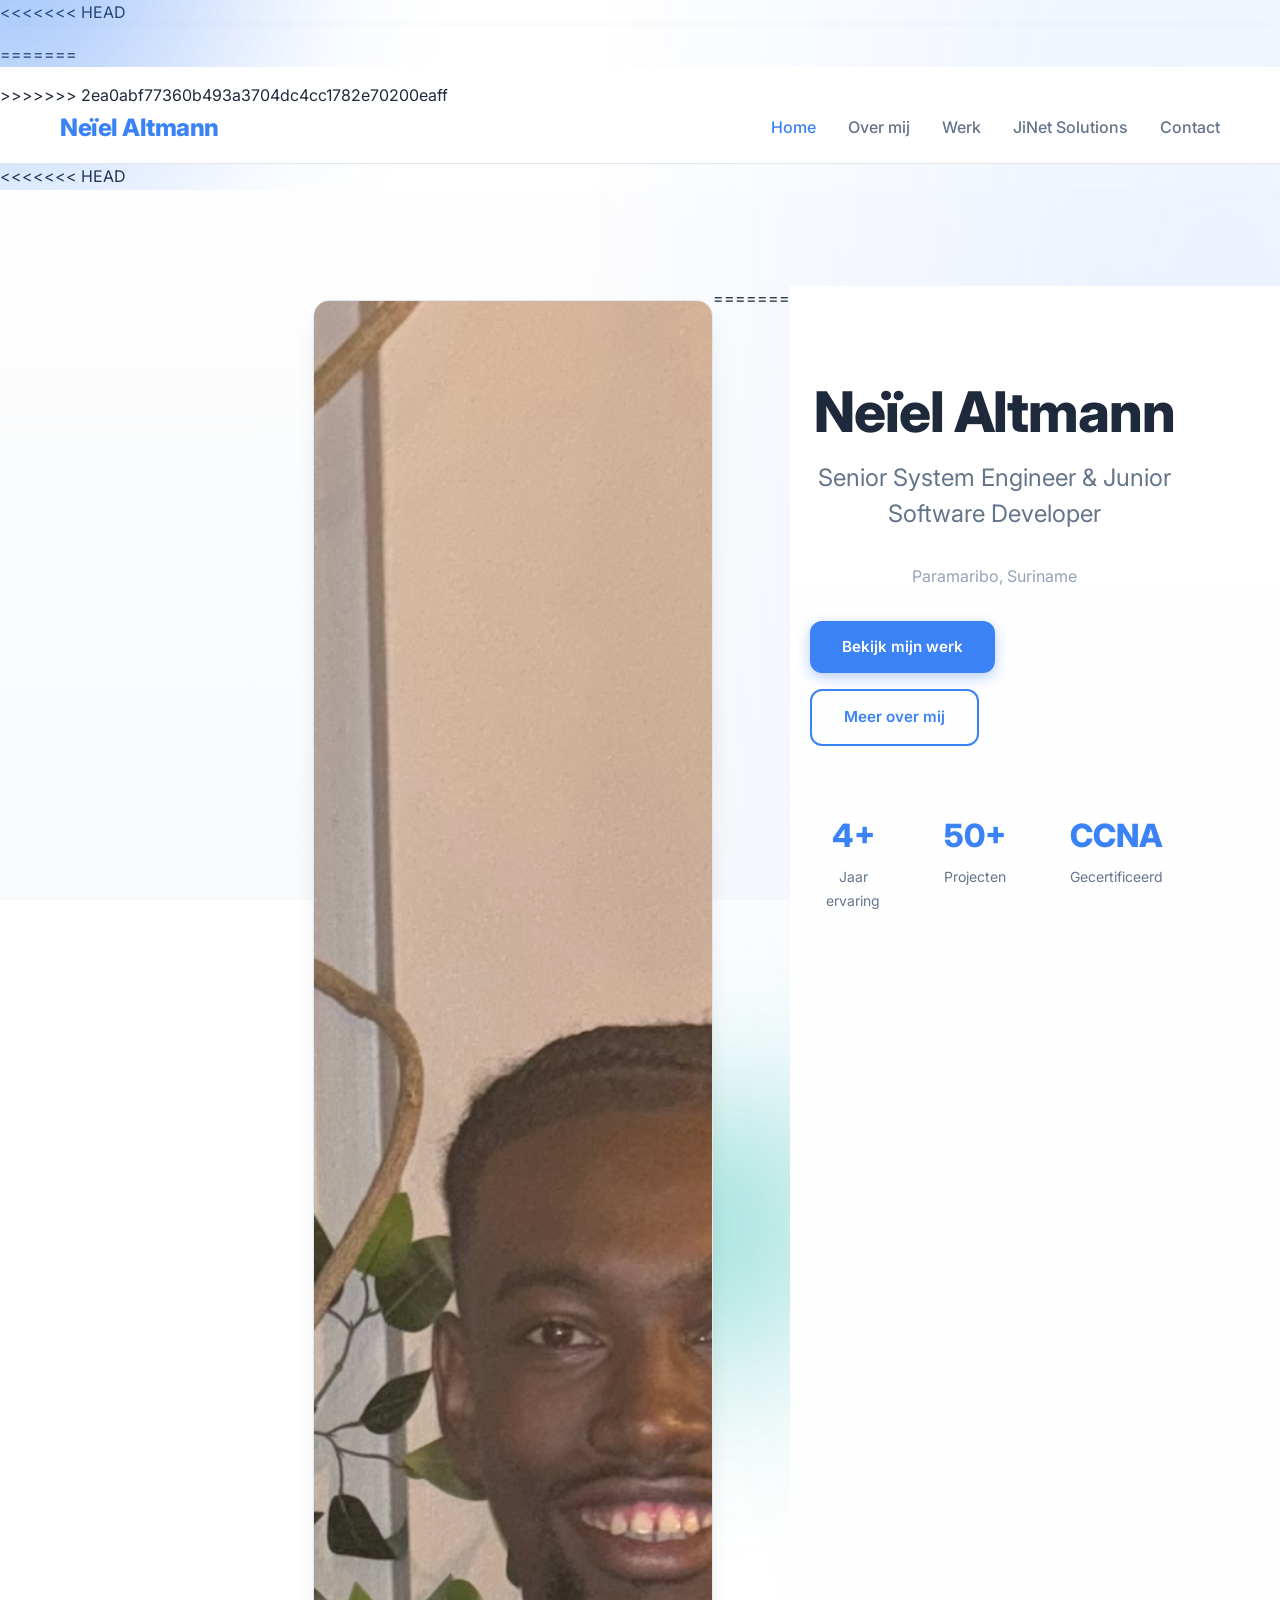
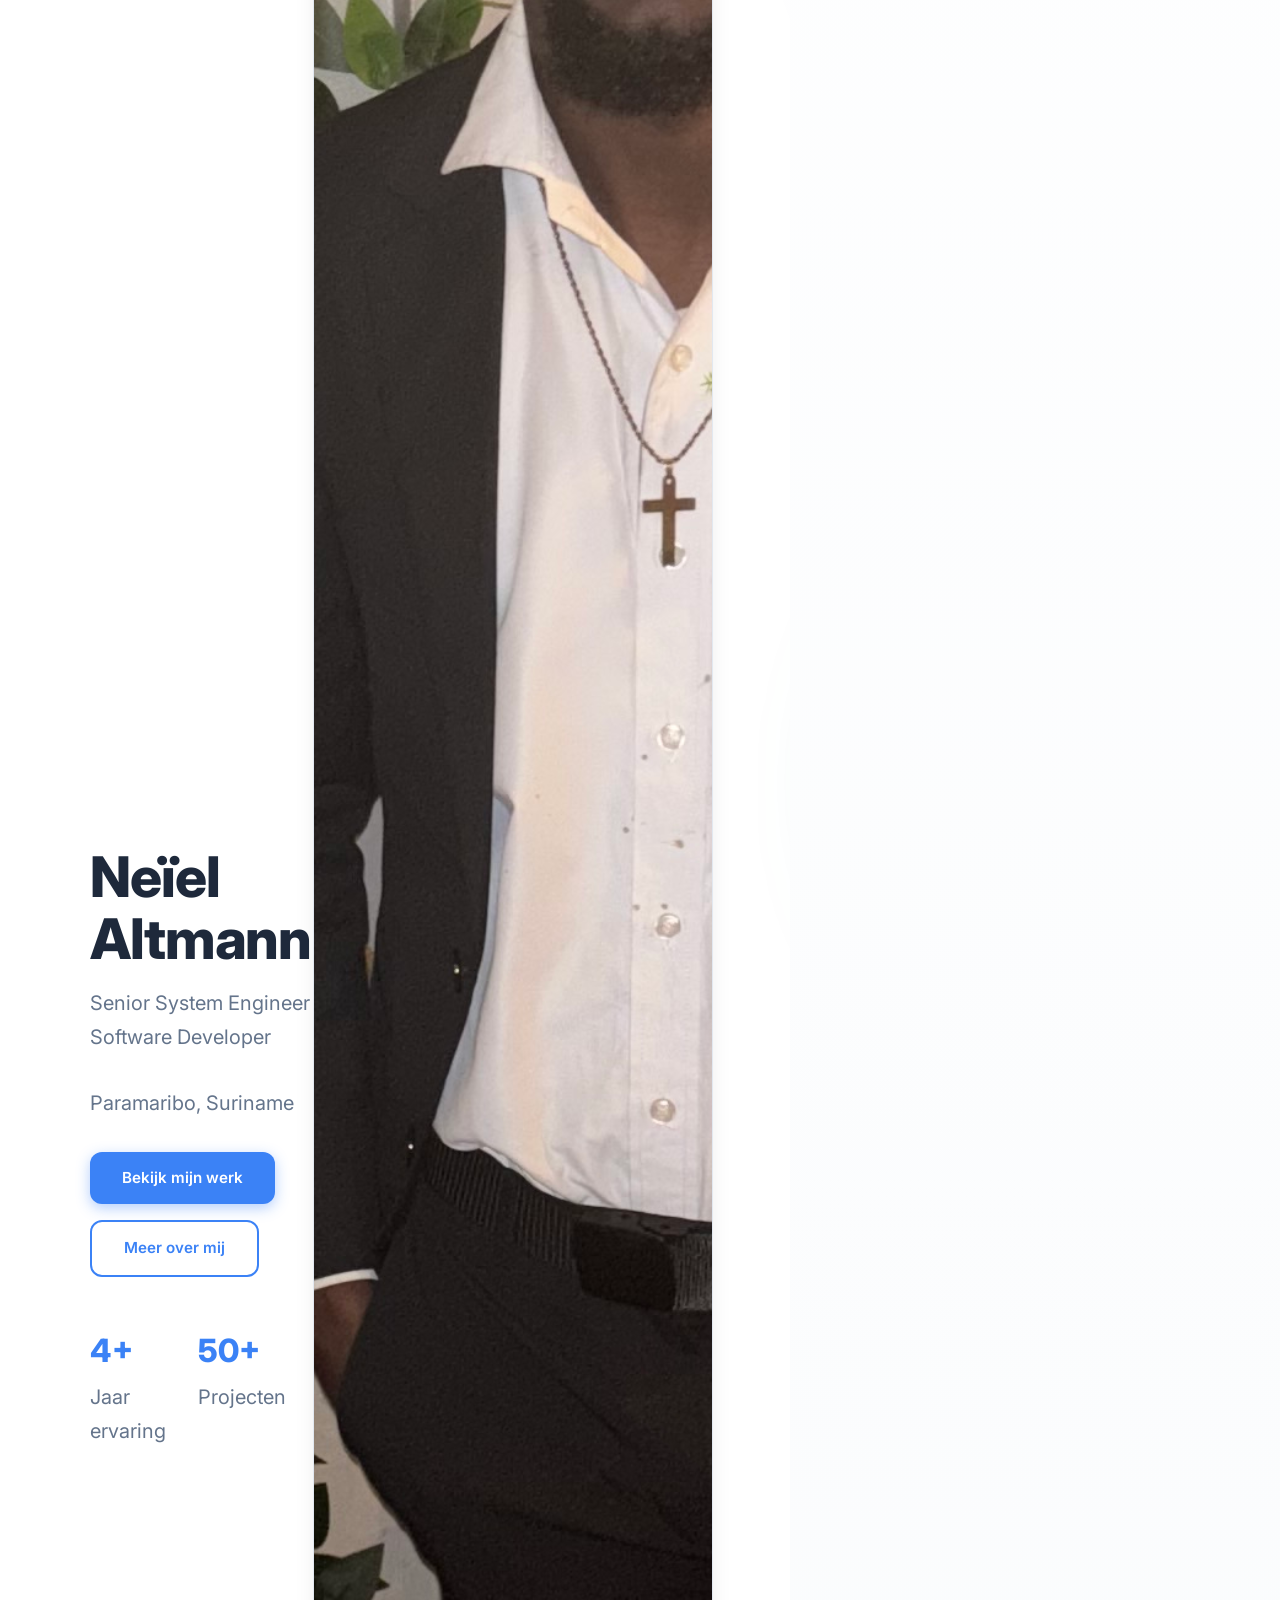
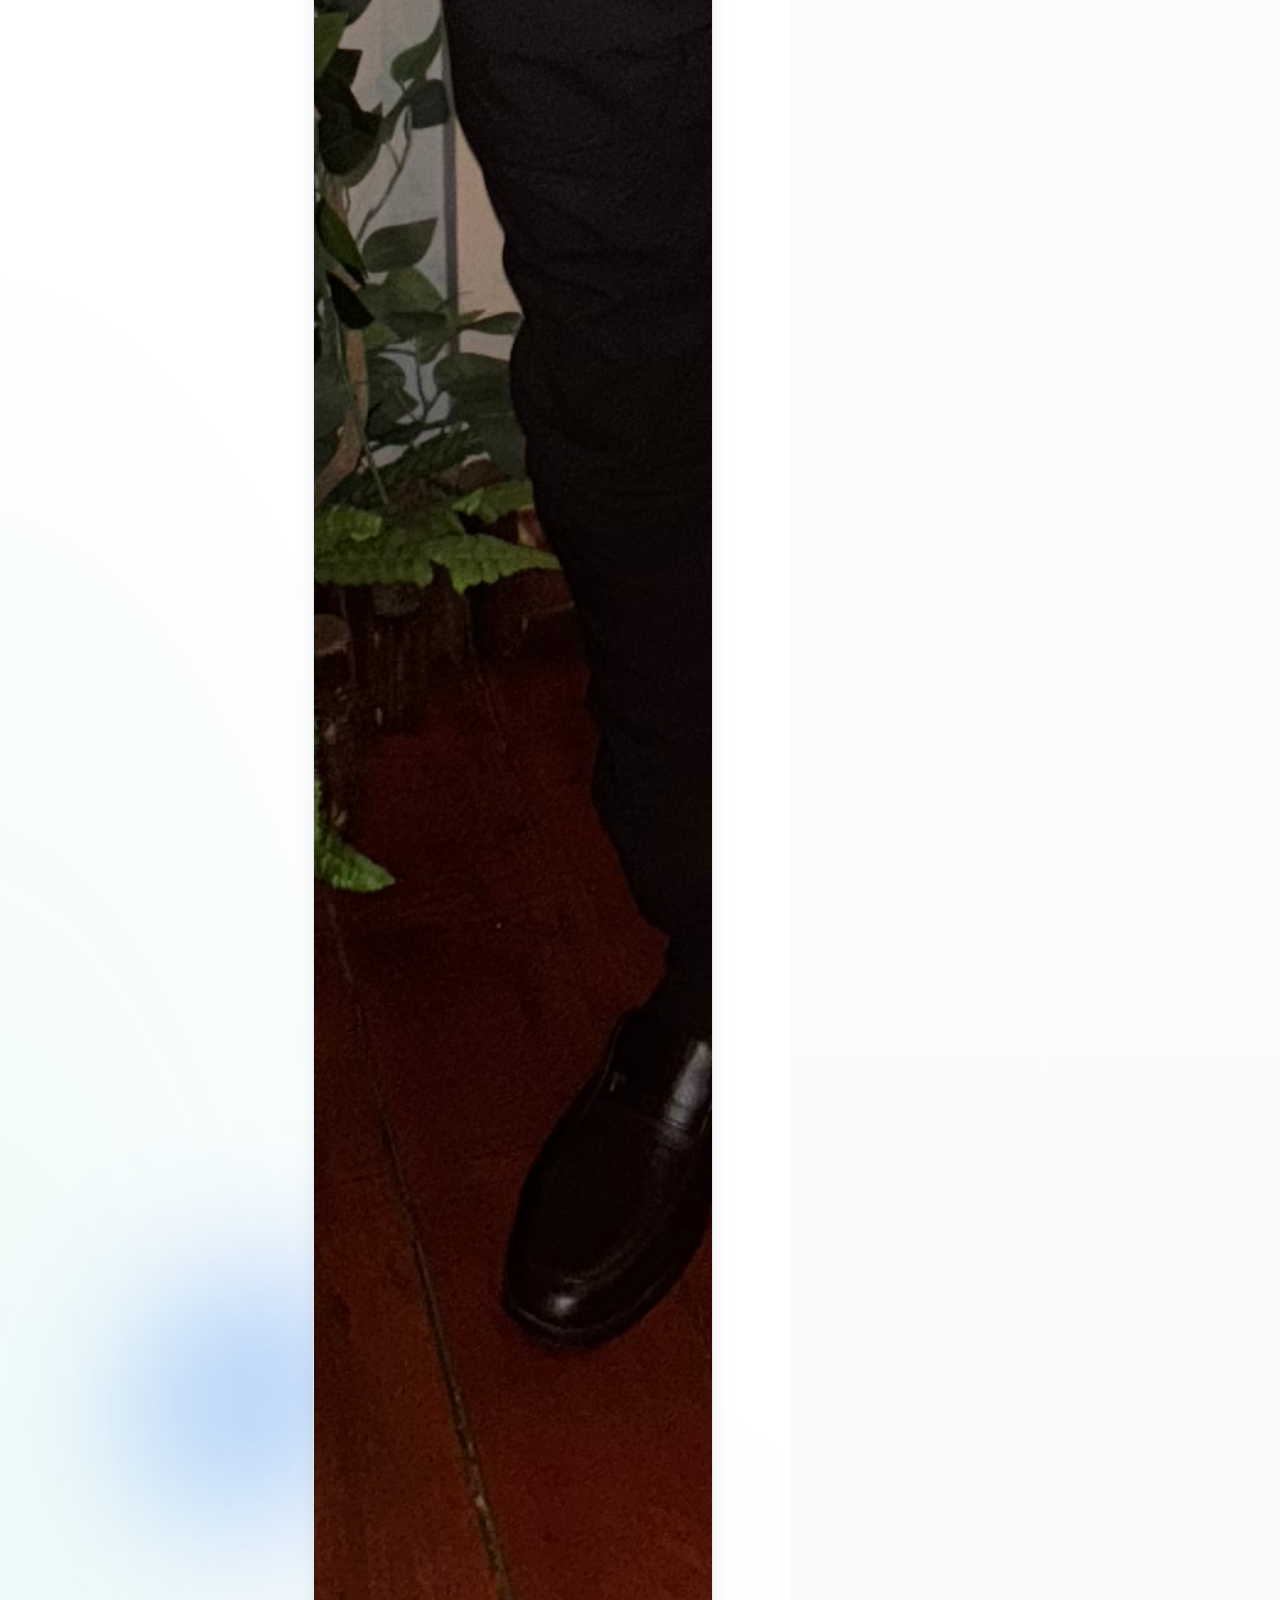
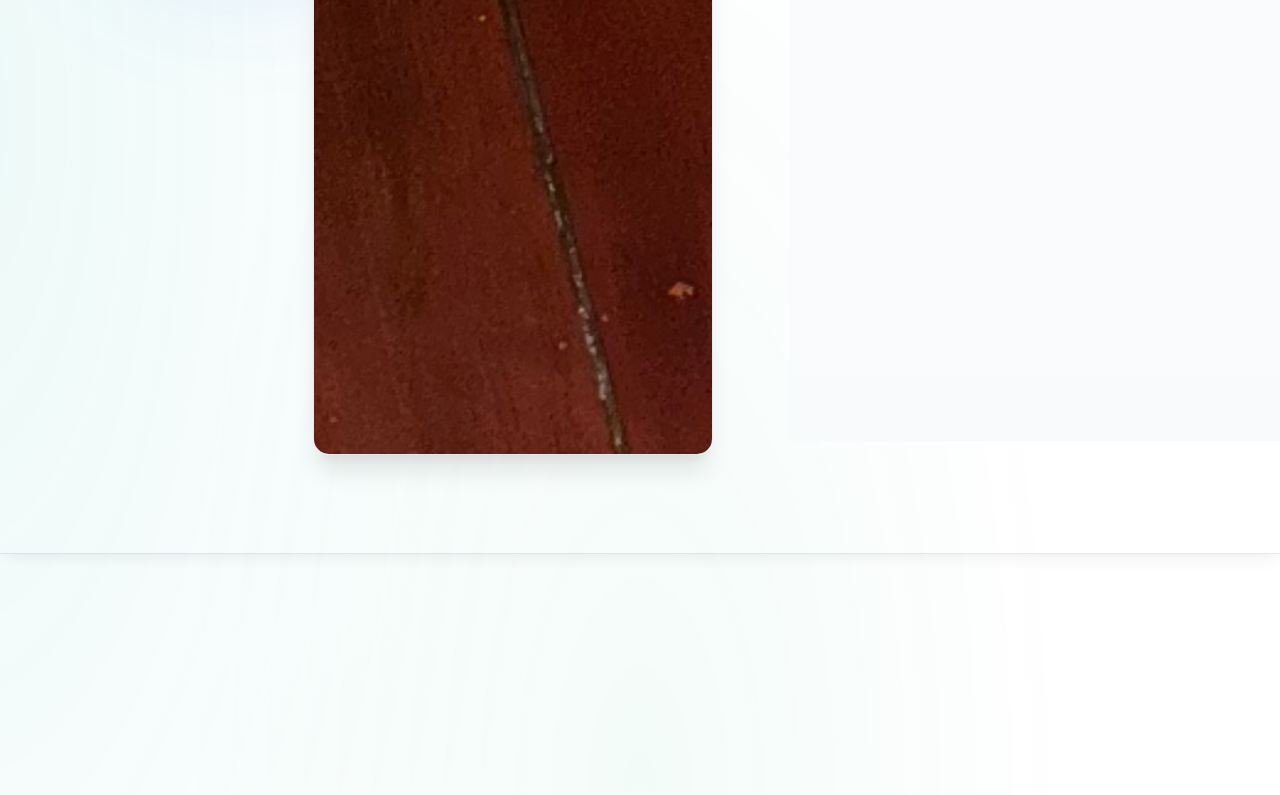
==== commit fb7ce01b: "Merge branch 'main' of https://github.com/neielaltmann/portfolio" ====
--- a/index.html
+++ b/index.html
@@ -3,10 +3,15 @@
 <head>
   <meta charset="UTF-8">
   <meta name="viewport" content="width=device-width, initial-scale=1.0">
-  <title>Neïel Altmann - Portfolio</title>
+  <title>Neïel Altmann — Portfolio</title>
   <link rel="stylesheet" href="css/main.css">
   <link rel="stylesheet" href="css/parallax-3d.css">
 </head>
+<<<<<<< HEAD
+<body data-page="index">
+
+  <nav class="navbar">
+=======
 <body>
   <!-- Scroll Progress -->
   <div class="scroll-progress"></div>
@@ -25,6 +30,7 @@
 
   <!-- Navigation -->
   <nav class="navbar navbar-3d">
+>>>>>>> 2ea0abf77360b493a3704dc4cc1782e70200eaff
     <div class="container nav-container">
       <a href="index.html" class="logo">Neïel Altmann</a>
       <button class="hamburger" aria-label="Toggle menu">
@@ -33,18 +39,45 @@
         <span></span>
       </button>
       <ul class="nav-links">
-        <li><a href="index.html" class="active" data-lang="home">Home</a></li>
-        <li><a href="about.html">Over Mij</a></li>
-        <li><a href="work.html" data-lang="work">Werk</a></li>
-        <li><a href="jinet.html">JiNet Solutions</a></li>
-        <li><a href="networking.html">Netwerken</a></li>
-        <li><a href="software.html">Software</a></li>
-        <li><a href="blog.html" data-lang="blog">Blog</a></li>
-        <li><a href="contact.html" data-lang="contact">Contact</a></li>
+        <li><a href="index.html" data-i18n="nav_home">Home</a></li>
+        <li><a href="about.html" data-i18n="nav_about">Over mij</a></li>
+        <li><a href="work.html" data-i18n="nav_work">Werk</a></li>
+        <li><a href="jinet.html" data-i18n="nav_jinet">JiNet Solutions</a></li>
+        <li><a href="contact.html" data-i18n="nav_contact">Contact</a></li>
       </ul>
     </div>
   </nav>
 
+<<<<<<< HEAD
+  <section class="hero home-hero hero-parallax hero-parallax-intro">
+    <div class="container">
+      <div class="home-hero-inner">
+        <div>
+          <h1 class="hero-intro-name" data-i18n="idx_role_title">Neïel Altmann</h1>
+          <p class="hero-intro-role" data-i18n="idx_role_sub">Senior System Engineer & Junior Software Developer</p>
+          <p class="hero-intro-location" data-i18n="idx_location">Paramaribo, Suriname</p>
+          <div class="flex gap-4 hero-actions">
+            <a href="work.html" class="btn btn-primary" data-i18n="idx_btn_work">Bekijk mijn werk</a>
+            <a href="about.html" class="btn btn-secondary" data-i18n="idx_btn_about">Meer over mij</a>
+          </div>
+          <div class="hero-stats-grid">
+            <div>
+              <strong class="hero-stat-num">4+</strong>
+              <p class="hero-stat-cap" data-i18n="idx_stat_years">Jaar ervaring</p>
+            </div>
+            <div>
+              <strong class="hero-stat-num">50+</strong>
+              <p class="hero-stat-cap" data-i18n="idx_stat_projects">Projecten</p>
+            </div>
+            <div>
+              <strong class="hero-stat-num">CCNA</strong>
+              <p class="hero-stat-cap" data-i18n="idx_stat_cert">Gecertificeerd</p>
+            </div>
+          </div>
+        </div>
+        <div class="hero-photo-wrap parallax-photo-shell" data-soft-parallax>
+          <img src="img/me.jpg" alt="Neïel Altmann" class="hero-photo hero-photo-large parallax-photo-target">
+=======
   <!-- Hero Section with Photo - 3D Parallax -->
   <section class="hero hero-3d parallax-scene" style="padding: 6rem 0; position: relative; z-index: 1;">
     <div class="container">
@@ -90,11 +123,35 @@
             <div class="tilt-card-shine" style="border-radius: 1rem;"></div>
             <img src="img/me.jpg" alt="Neïel Altmann" class="hero-photo" style="width: 100%; max-width: 400px; height: auto; display: block;">
           </div>
+>>>>>>> 2ea0abf77360b493a3704dc4cc1782e70200eaff
         </div>
       </div>
     </div>
   </section>
 
+<<<<<<< HEAD
+  <section class="section section-compact">
+    <div class="container">
+      <h2 class="section-title" data-i18n="idx_about_title">Over mij</h2>
+      <div class="centered-block">
+        <p class="card-text intro-lead mb-1 text-center" data-i18n="idx_about_p1" data-i18n-html></p>
+        <p class="card-text mb-1 text-center" data-i18n="idx_about_p2" data-i18n-html></p>
+        <p class="card-text mt-2 text-center" data-i18n="idx_about_p3"></p>
+        <div class="card card-edu-block">
+          <h4 class="edu-heading" data-i18n="idx_edu_title">Opleiding & certificaten</h4>
+          <div class="grid grid-3 edu-grid-tight">
+            <div class="text-center">
+              <strong>Natin</strong><br>
+              <small class="card-text">Software Engineering<br>2021–2025</small>
+            </div>
+            <div class="text-center">
+              <strong>Unasat</strong><br>
+              <small class="card-text">Bachelor of Science<br>2025–heden</small>
+            </div>
+            <div class="text-center">
+              <strong>Cisco</strong><br>
+              <small class="card-text">CCNA Certification<br>mei 2023</small>
+=======
   <style>
     @media (max-width: 768px) {
       .hero > .container > div {
@@ -168,6 +225,7 @@
                 <strong>Cisco</strong><br>
                 <small style="color: var(--text-gray);">CCNA Certification<br>mei 2023</small>
               </div>
+>>>>>>> 2ea0abf77360b493a3704dc4cc1782e70200eaff
             </div>
           </div>
         </div>
@@ -175,6 +233,28 @@
     </div>
   </section>
 
+<<<<<<< HEAD
+  <section class="section section-compact section-muted">
+    <div class="container">
+      <h2 class="section-title" data-i18n="idx_feat_title">Ervaring</h2>
+      <p class="section-subtitle" data-i18n="idx_feat_sub">Mijn professionele ervaring en expertise</p>
+      <div class="grid grid-3">
+        <div class="card">
+          <h3 class="card-title" data-i18n="idx_card_net_title">Netwerk Engineering</h3>
+          <p class="card-text" data-i18n="idx_card_net_desc">Opzetten en onderhouden van netwerken, firewalls, Windows servers, Hypervisors en VPN-oplossingen voor bedrijven.</p>
+        </div>
+        <div class="card">
+          <h3 class="card-title" data-i18n="idx_card_soft_title">Software Development</h3>
+          <p class="card-text" data-i18n="idx_card_soft_desc">Ontwikkeling van websites en applicaties. Stage bij Datasur als Junior Software Developer.</p>
+        </div>
+        <div class="card">
+          <h3 class="card-title" data-i18n="idx_card_jinet_title">JiNet Solutions</h3>
+          <p class="card-text" data-i18n="idx_card_jinet_desc">Mijn eigen bedrijf voor IT-diensten: hardware/software reparaties, camera installaties en technische support.</p>
+        </div>
+      </div>
+      <div class="flex justify-center mt-2">
+        <a href="about.html" class="btn btn-primary" data-i18n="idx_feat_more">Meer over mijn ervaring</a>
+=======
   <!-- Featured Projects Section -->
   <section class="section section-gradient" style="padding: 3rem 0; position: relative; z-index: 1;">
     <div class="container">
@@ -207,10 +287,35 @@
       
       <div class="flex justify-center reveal-element" style="margin-top: 2rem;" data-reveal>
         <a href="about.html" class="btn btn-primary btn-3d magnetic-btn">Meer over mijn ervaring</a>
+>>>>>>> 2ea0abf77360b493a3704dc4cc1782e70200eaff
       </div>
     </div>
   </section>
 
+<<<<<<< HEAD
+  <section class="section section-compact">
+    <div class="container">
+      <h2 class="section-title" data-i18n="idx_projects_title">Projecten</h2>
+      <p class="section-subtitle" data-i18n="idx_projects_sub">Belangrijke projecten en werk</p>
+      <div class="grid grid-3">
+        <div class="card card-feature">
+          <a href="https://jipos.vercel.app" target="_blank" rel="noopener noreferrer" class="project-card-url-top" data-i18n="idx_proj_jipos_btn">jipos.vercel.app</a>
+          <img src="img/project-jipos.jpg" alt="" class="project-thumb project-thumb-fit">
+          <h3 class="card-title" data-i18n="idx_proj_jipos_title">Ji Point of Sale</h3>
+          <p class="card-text card-text-grow" data-i18n="idx_proj_jipos_desc">Gratis Point of Sale app voor kleine en grote ondernemingen.</p>
+        </div>
+        <div class="card card-feature">
+          <span class="project-card-kicker" data-i18n="idx_proj_net_tag">ET-IT Consultancy</span>
+          <img src="img/project-network-ap.jpg" alt="" class="project-thumb project-thumb-fit">
+          <h3 class="card-title" data-i18n="idx_proj_net_title">Networking-project</h3>
+          <p class="card-text card-text-grow" data-i18n="idx_proj_net_desc">Access Point-installatie voor ET-IT Consultancy klant.</p>
+        </div>
+        <div class="card card-feature">
+          <span class="project-card-kicker" data-i18n="idx_proj_frost_tag">IoT-project</span>
+          <img src="img/project-frostsense.jpg" alt="" class="project-thumb project-thumb-fit">
+          <h3 class="card-title" data-i18n="idx_proj_frost_title">FrostSense</h3>
+          <p class="card-text card-text-grow" data-i18n="idx_proj_frost_desc">Arduino ESP32 temperatuur meter voor koelcellen.</p>
+=======
   <!-- Uitgelicht Werk Section -->
   <section class="section section-green-glow" style="padding: 3rem 0; position: relative; z-index: 1;">
     <div class="container">
@@ -244,11 +349,34 @@
             <p class="card-text" style="flex-grow: 1;">Arduino ESP32 temperatuur meter voor koelcellen. Voorkomt bederving van producten en voldoet aan certificeringen.</p>
             <span style="display: inline-block; margin-top: 1rem; color: var(--accent-teal); font-weight: 600;">IoT Project</span>
           </div>
+>>>>>>> 2ea0abf77360b493a3704dc4cc1782e70200eaff
         </div>
       </div>
     </div>
   </section>
 
+<<<<<<< HEAD
+  <section class="section section-compact section-muted">
+    <div class="container">
+      <h2 class="section-title" data-i18n="idx_skills_title">Vaardigheden</h2>
+      <p class="section-subtitle" data-i18n="idx_skills_sub">Technologieën en tools waar ik mee werk</p>
+      <div class="grid grid-4">
+        <div class="card">
+          <h3 class="card-title" data-i18n="idx_skill_net_title">Netwerk Engineering</h3>
+          <p class="card-text" data-i18n="idx_skill_net_body">CCNA, Firewalls, VPN, TCP/IP, VoIP, Network Security, DNS</p>
+        </div>
+        <div class="card">
+          <h3 class="card-title" data-i18n="idx_skill_sys_title">System Admin</h3>
+          <p class="card-text" data-i18n="idx_skill_sys_body">Windows Server, Hypervisors, NVR</p>
+        </div>
+        <div class="card">
+          <h3 class="card-title" data-i18n="idx_skill_web_title">Web Development</h3>
+          <p class="card-text" data-i18n="idx_skill_web_body">HTML, CSS, JavaScript, PHP, Bootstrap, Laravel, Python</p>
+        </div>
+        <div class="card">
+          <h3 class="card-title" data-i18n="idx_skill_dev_title">Software Development</h3>
+          <p class="card-text" data-i18n="idx_skill_dev_body">Flutter, Kotlin, C++, C#, Java, Windows Apps</p>
+=======
   <!-- Skills Section -->
   <section class="section section-gradient" style="padding: 3rem 0; position: relative; z-index: 1;">
     <div class="container">
@@ -283,22 +411,21 @@
             <h3 class="card-title">Software Development</h3>
             <p class="card-text">Flutter, Kotlin, C++, C#, Java, Windows Apps</p>
           </div>
+>>>>>>> 2ea0abf77360b493a3704dc4cc1782e70200eaff
         </div>
       </div>
     </div>
   </section>
 
-  <!-- Footer -->
   <footer class="footer">
     <div class="container">
-      <p data-lang="footer">2026 Neïel Altmann. Alle rechten voorbehouden.</p>
+      <p data-i18n="footer_copyright">2026 Neïel Altmann. Alle rechten voorbehouden.</p>
     </div>
   </footer>
 
-  <!-- Floating Language Toggle -->
   <div class="lang-toggle">
-    <button id="lang-nl" class="lang-btn active">NL</button>
-    <button id="lang-en" class="lang-btn">EN</button>
+    <button type="button" id="lang-nl" class="lang-btn active">NL</button>
+    <button type="button" id="lang-en" class="lang-btn">EN</button>
   </div>
 
   <script src="js/translations.js"></script>
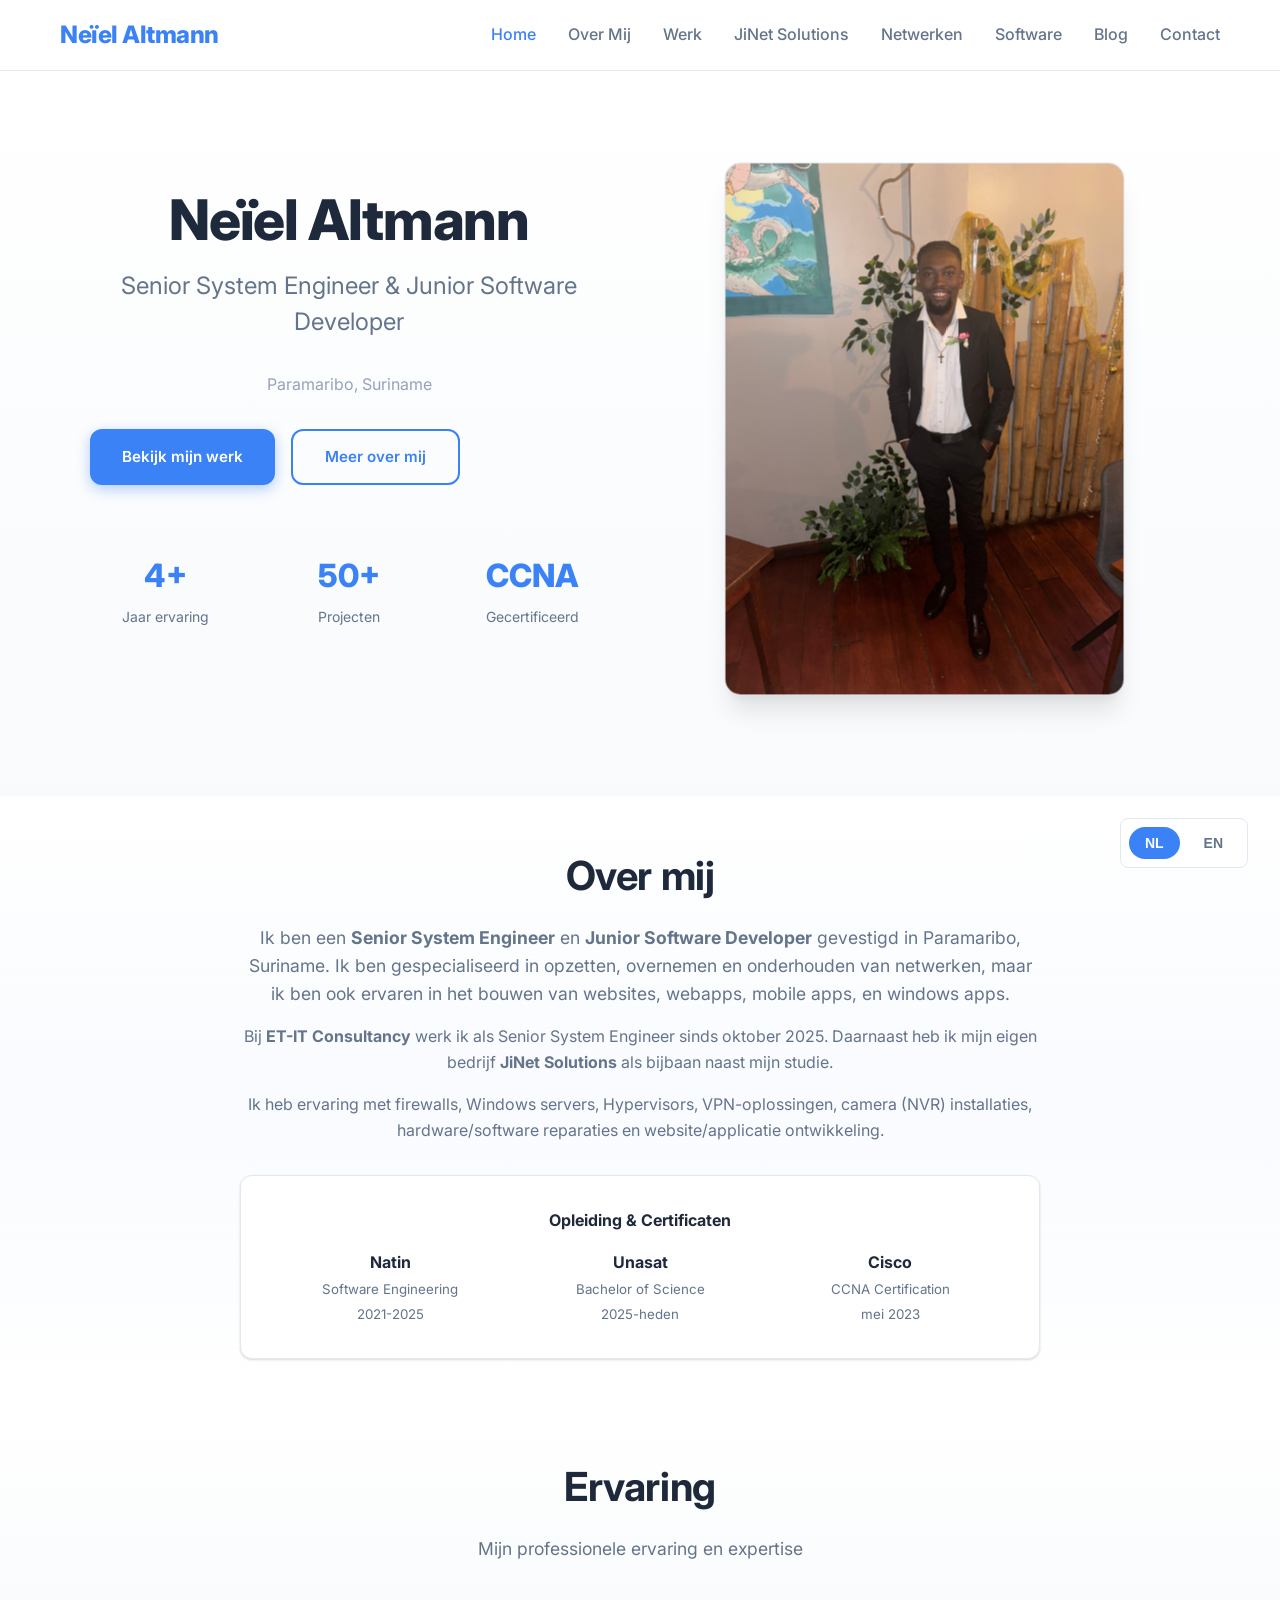
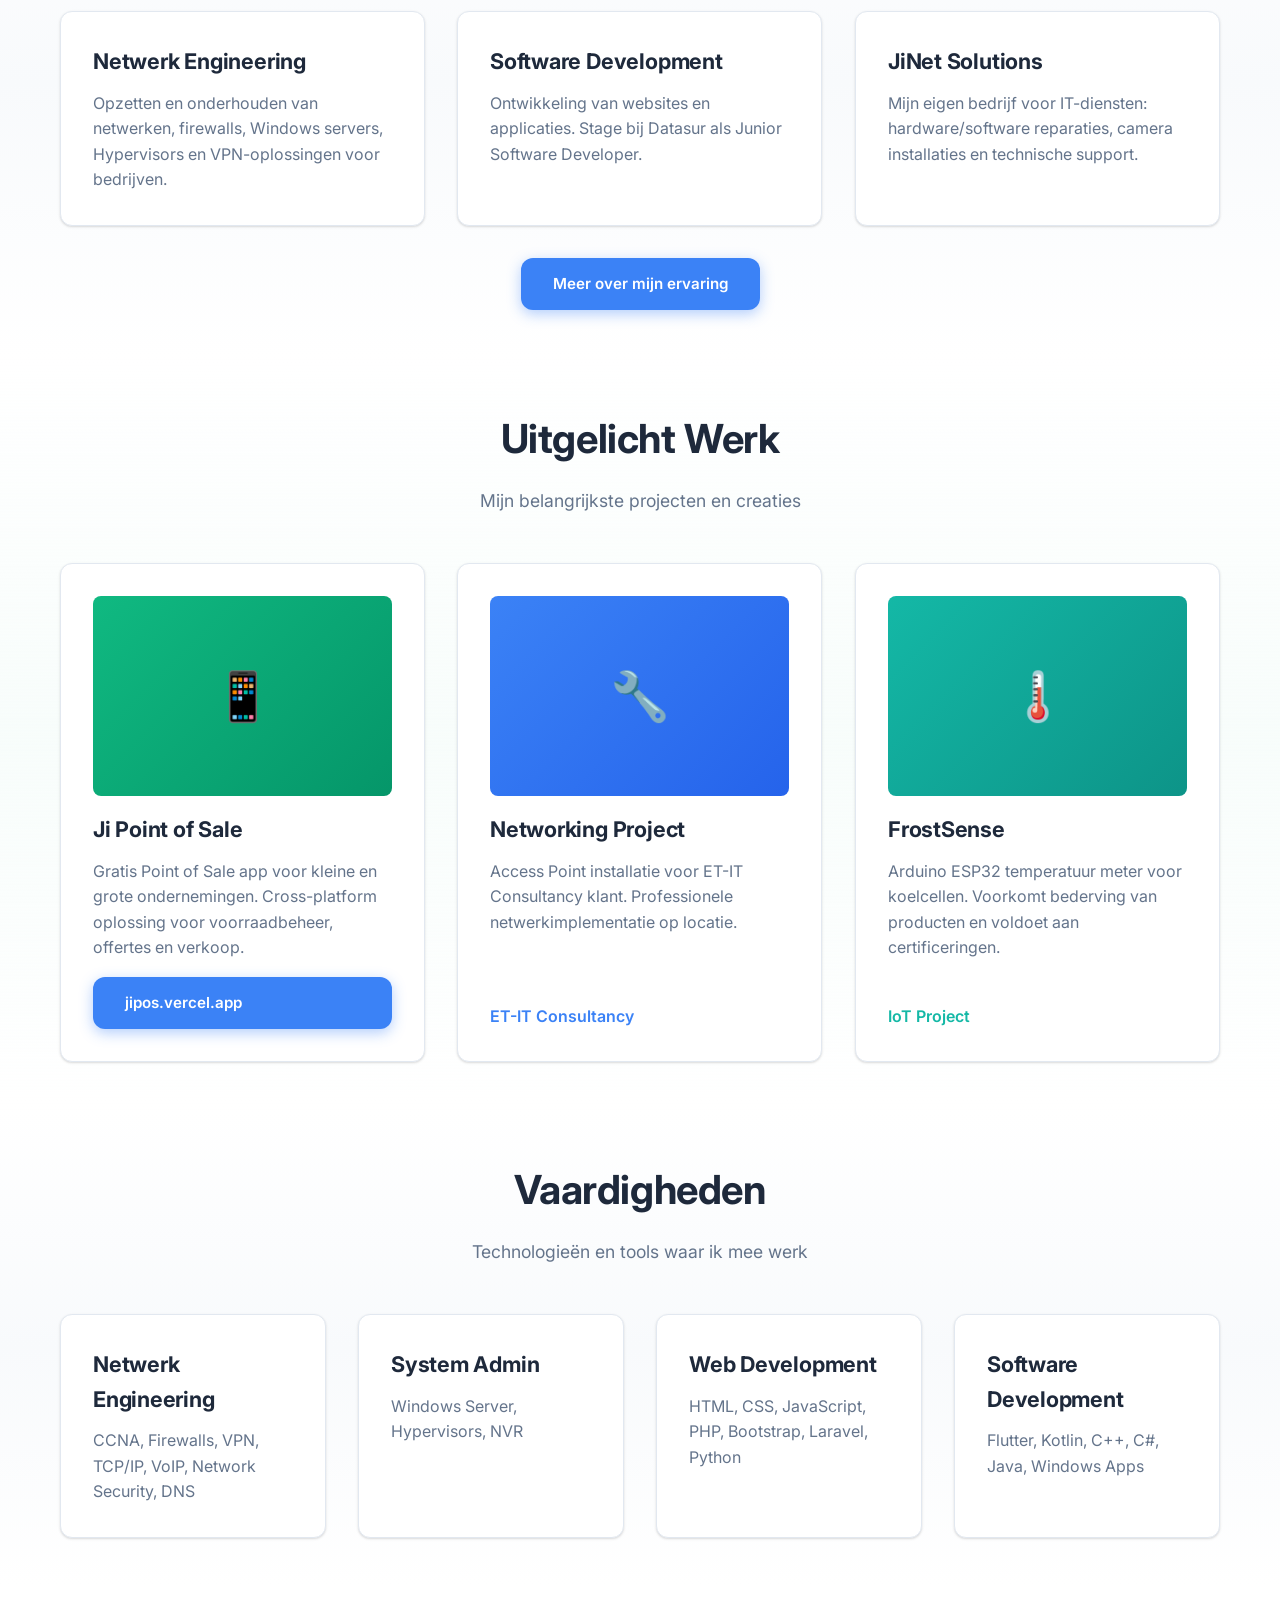
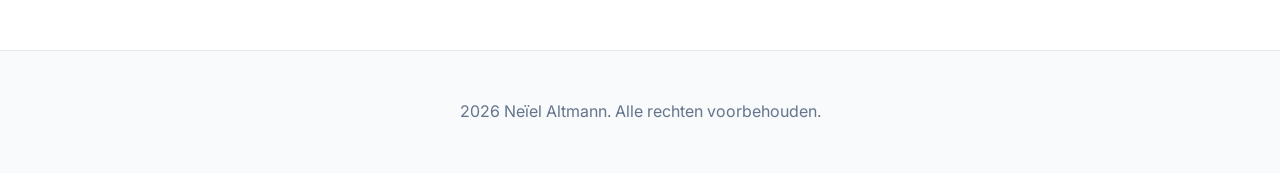
==== commit 28811152: "Revert "Merge branch 'main' of https://github.com/neielaltmann/portfolio" This reverts commit fb7ce0" ====
--- a/index.html
+++ b/index.html
@@ -3,15 +3,10 @@
 <head>
   <meta charset="UTF-8">
   <meta name="viewport" content="width=device-width, initial-scale=1.0">
-  <title>Neïel Altmann — Portfolio</title>
+  <title>Neïel Altmann - Portfolio</title>
   <link rel="stylesheet" href="css/main.css">
   <link rel="stylesheet" href="css/parallax-3d.css">
 </head>
-<<<<<<< HEAD
-<body data-page="index">
-
-  <nav class="navbar">
-=======
 <body>
   <!-- Scroll Progress -->
   <div class="scroll-progress"></div>
@@ -30,7 +25,6 @@
 
   <!-- Navigation -->
   <nav class="navbar navbar-3d">
->>>>>>> 2ea0abf77360b493a3704dc4cc1782e70200eaff
     <div class="container nav-container">
       <a href="index.html" class="logo">Neïel Altmann</a>
       <button class="hamburger" aria-label="Toggle menu">
@@ -39,45 +33,18 @@
         <span></span>
       </button>
       <ul class="nav-links">
-        <li><a href="index.html" data-i18n="nav_home">Home</a></li>
-        <li><a href="about.html" data-i18n="nav_about">Over mij</a></li>
-        <li><a href="work.html" data-i18n="nav_work">Werk</a></li>
-        <li><a href="jinet.html" data-i18n="nav_jinet">JiNet Solutions</a></li>
-        <li><a href="contact.html" data-i18n="nav_contact">Contact</a></li>
+        <li><a href="index.html" class="active" data-lang="home">Home</a></li>
+        <li><a href="about.html">Over Mij</a></li>
+        <li><a href="work.html" data-lang="work">Werk</a></li>
+        <li><a href="jinet.html">JiNet Solutions</a></li>
+        <li><a href="networking.html">Netwerken</a></li>
+        <li><a href="software.html">Software</a></li>
+        <li><a href="blog.html" data-lang="blog">Blog</a></li>
+        <li><a href="contact.html" data-lang="contact">Contact</a></li>
       </ul>
     </div>
   </nav>
 
-<<<<<<< HEAD
-  <section class="hero home-hero hero-parallax hero-parallax-intro">
-    <div class="container">
-      <div class="home-hero-inner">
-        <div>
-          <h1 class="hero-intro-name" data-i18n="idx_role_title">Neïel Altmann</h1>
-          <p class="hero-intro-role" data-i18n="idx_role_sub">Senior System Engineer & Junior Software Developer</p>
-          <p class="hero-intro-location" data-i18n="idx_location">Paramaribo, Suriname</p>
-          <div class="flex gap-4 hero-actions">
-            <a href="work.html" class="btn btn-primary" data-i18n="idx_btn_work">Bekijk mijn werk</a>
-            <a href="about.html" class="btn btn-secondary" data-i18n="idx_btn_about">Meer over mij</a>
-          </div>
-          <div class="hero-stats-grid">
-            <div>
-              <strong class="hero-stat-num">4+</strong>
-              <p class="hero-stat-cap" data-i18n="idx_stat_years">Jaar ervaring</p>
-            </div>
-            <div>
-              <strong class="hero-stat-num">50+</strong>
-              <p class="hero-stat-cap" data-i18n="idx_stat_projects">Projecten</p>
-            </div>
-            <div>
-              <strong class="hero-stat-num">CCNA</strong>
-              <p class="hero-stat-cap" data-i18n="idx_stat_cert">Gecertificeerd</p>
-            </div>
-          </div>
-        </div>
-        <div class="hero-photo-wrap parallax-photo-shell" data-soft-parallax>
-          <img src="img/me.jpg" alt="Neïel Altmann" class="hero-photo hero-photo-large parallax-photo-target">
-=======
   <!-- Hero Section with Photo - 3D Parallax -->
   <section class="hero hero-3d parallax-scene" style="padding: 6rem 0; position: relative; z-index: 1;">
     <div class="container">
@@ -123,35 +90,11 @@
             <div class="tilt-card-shine" style="border-radius: 1rem;"></div>
             <img src="img/me.jpg" alt="Neïel Altmann" class="hero-photo" style="width: 100%; max-width: 400px; height: auto; display: block;">
           </div>
->>>>>>> 2ea0abf77360b493a3704dc4cc1782e70200eaff
-        </div>
-      </div>
-    </div>
-  </section>
-
-<<<<<<< HEAD
-  <section class="section section-compact">
-    <div class="container">
-      <h2 class="section-title" data-i18n="idx_about_title">Over mij</h2>
-      <div class="centered-block">
-        <p class="card-text intro-lead mb-1 text-center" data-i18n="idx_about_p1" data-i18n-html></p>
-        <p class="card-text mb-1 text-center" data-i18n="idx_about_p2" data-i18n-html></p>
-        <p class="card-text mt-2 text-center" data-i18n="idx_about_p3"></p>
-        <div class="card card-edu-block">
-          <h4 class="edu-heading" data-i18n="idx_edu_title">Opleiding & certificaten</h4>
-          <div class="grid grid-3 edu-grid-tight">
-            <div class="text-center">
-              <strong>Natin</strong><br>
-              <small class="card-text">Software Engineering<br>2021–2025</small>
-            </div>
-            <div class="text-center">
-              <strong>Unasat</strong><br>
-              <small class="card-text">Bachelor of Science<br>2025–heden</small>
-            </div>
-            <div class="text-center">
-              <strong>Cisco</strong><br>
-              <small class="card-text">CCNA Certification<br>mei 2023</small>
-=======
+        </div>
+      </div>
+    </div>
+  </section>
+
   <style>
     @media (max-width: 768px) {
       .hero > .container > div {
@@ -225,7 +168,6 @@
                 <strong>Cisco</strong><br>
                 <small style="color: var(--text-gray);">CCNA Certification<br>mei 2023</small>
               </div>
->>>>>>> 2ea0abf77360b493a3704dc4cc1782e70200eaff
             </div>
           </div>
         </div>
@@ -233,28 +175,6 @@
     </div>
   </section>
 
-<<<<<<< HEAD
-  <section class="section section-compact section-muted">
-    <div class="container">
-      <h2 class="section-title" data-i18n="idx_feat_title">Ervaring</h2>
-      <p class="section-subtitle" data-i18n="idx_feat_sub">Mijn professionele ervaring en expertise</p>
-      <div class="grid grid-3">
-        <div class="card">
-          <h3 class="card-title" data-i18n="idx_card_net_title">Netwerk Engineering</h3>
-          <p class="card-text" data-i18n="idx_card_net_desc">Opzetten en onderhouden van netwerken, firewalls, Windows servers, Hypervisors en VPN-oplossingen voor bedrijven.</p>
-        </div>
-        <div class="card">
-          <h3 class="card-title" data-i18n="idx_card_soft_title">Software Development</h3>
-          <p class="card-text" data-i18n="idx_card_soft_desc">Ontwikkeling van websites en applicaties. Stage bij Datasur als Junior Software Developer.</p>
-        </div>
-        <div class="card">
-          <h3 class="card-title" data-i18n="idx_card_jinet_title">JiNet Solutions</h3>
-          <p class="card-text" data-i18n="idx_card_jinet_desc">Mijn eigen bedrijf voor IT-diensten: hardware/software reparaties, camera installaties en technische support.</p>
-        </div>
-      </div>
-      <div class="flex justify-center mt-2">
-        <a href="about.html" class="btn btn-primary" data-i18n="idx_feat_more">Meer over mijn ervaring</a>
-=======
   <!-- Featured Projects Section -->
   <section class="section section-gradient" style="padding: 3rem 0; position: relative; z-index: 1;">
     <div class="container">
@@ -287,35 +207,10 @@
       
       <div class="flex justify-center reveal-element" style="margin-top: 2rem;" data-reveal>
         <a href="about.html" class="btn btn-primary btn-3d magnetic-btn">Meer over mijn ervaring</a>
->>>>>>> 2ea0abf77360b493a3704dc4cc1782e70200eaff
-      </div>
-    </div>
-  </section>
-
-<<<<<<< HEAD
-  <section class="section section-compact">
-    <div class="container">
-      <h2 class="section-title" data-i18n="idx_projects_title">Projecten</h2>
-      <p class="section-subtitle" data-i18n="idx_projects_sub">Belangrijke projecten en werk</p>
-      <div class="grid grid-3">
-        <div class="card card-feature">
-          <a href="https://jipos.vercel.app" target="_blank" rel="noopener noreferrer" class="project-card-url-top" data-i18n="idx_proj_jipos_btn">jipos.vercel.app</a>
-          <img src="img/project-jipos.jpg" alt="" class="project-thumb project-thumb-fit">
-          <h3 class="card-title" data-i18n="idx_proj_jipos_title">Ji Point of Sale</h3>
-          <p class="card-text card-text-grow" data-i18n="idx_proj_jipos_desc">Gratis Point of Sale app voor kleine en grote ondernemingen.</p>
-        </div>
-        <div class="card card-feature">
-          <span class="project-card-kicker" data-i18n="idx_proj_net_tag">ET-IT Consultancy</span>
-          <img src="img/project-network-ap.jpg" alt="" class="project-thumb project-thumb-fit">
-          <h3 class="card-title" data-i18n="idx_proj_net_title">Networking-project</h3>
-          <p class="card-text card-text-grow" data-i18n="idx_proj_net_desc">Access Point-installatie voor ET-IT Consultancy klant.</p>
-        </div>
-        <div class="card card-feature">
-          <span class="project-card-kicker" data-i18n="idx_proj_frost_tag">IoT-project</span>
-          <img src="img/project-frostsense.jpg" alt="" class="project-thumb project-thumb-fit">
-          <h3 class="card-title" data-i18n="idx_proj_frost_title">FrostSense</h3>
-          <p class="card-text card-text-grow" data-i18n="idx_proj_frost_desc">Arduino ESP32 temperatuur meter voor koelcellen.</p>
-=======
+      </div>
+    </div>
+  </section>
+
   <!-- Uitgelicht Werk Section -->
   <section class="section section-green-glow" style="padding: 3rem 0; position: relative; z-index: 1;">
     <div class="container">
@@ -349,34 +244,11 @@
             <p class="card-text" style="flex-grow: 1;">Arduino ESP32 temperatuur meter voor koelcellen. Voorkomt bederving van producten en voldoet aan certificeringen.</p>
             <span style="display: inline-block; margin-top: 1rem; color: var(--accent-teal); font-weight: 600;">IoT Project</span>
           </div>
->>>>>>> 2ea0abf77360b493a3704dc4cc1782e70200eaff
-        </div>
-      </div>
-    </div>
-  </section>
-
-<<<<<<< HEAD
-  <section class="section section-compact section-muted">
-    <div class="container">
-      <h2 class="section-title" data-i18n="idx_skills_title">Vaardigheden</h2>
-      <p class="section-subtitle" data-i18n="idx_skills_sub">Technologieën en tools waar ik mee werk</p>
-      <div class="grid grid-4">
-        <div class="card">
-          <h3 class="card-title" data-i18n="idx_skill_net_title">Netwerk Engineering</h3>
-          <p class="card-text" data-i18n="idx_skill_net_body">CCNA, Firewalls, VPN, TCP/IP, VoIP, Network Security, DNS</p>
-        </div>
-        <div class="card">
-          <h3 class="card-title" data-i18n="idx_skill_sys_title">System Admin</h3>
-          <p class="card-text" data-i18n="idx_skill_sys_body">Windows Server, Hypervisors, NVR</p>
-        </div>
-        <div class="card">
-          <h3 class="card-title" data-i18n="idx_skill_web_title">Web Development</h3>
-          <p class="card-text" data-i18n="idx_skill_web_body">HTML, CSS, JavaScript, PHP, Bootstrap, Laravel, Python</p>
-        </div>
-        <div class="card">
-          <h3 class="card-title" data-i18n="idx_skill_dev_title">Software Development</h3>
-          <p class="card-text" data-i18n="idx_skill_dev_body">Flutter, Kotlin, C++, C#, Java, Windows Apps</p>
-=======
+        </div>
+      </div>
+    </div>
+  </section>
+
   <!-- Skills Section -->
   <section class="section section-gradient" style="padding: 3rem 0; position: relative; z-index: 1;">
     <div class="container">
@@ -411,21 +283,22 @@
             <h3 class="card-title">Software Development</h3>
             <p class="card-text">Flutter, Kotlin, C++, C#, Java, Windows Apps</p>
           </div>
->>>>>>> 2ea0abf77360b493a3704dc4cc1782e70200eaff
-        </div>
-      </div>
-    </div>
-  </section>
-
+        </div>
+      </div>
+    </div>
+  </section>
+
+  <!-- Footer -->
   <footer class="footer">
     <div class="container">
-      <p data-i18n="footer_copyright">2026 Neïel Altmann. Alle rechten voorbehouden.</p>
+      <p data-lang="footer">2026 Neïel Altmann. Alle rechten voorbehouden.</p>
     </div>
   </footer>
 
+  <!-- Floating Language Toggle -->
   <div class="lang-toggle">
-    <button type="button" id="lang-nl" class="lang-btn active">NL</button>
-    <button type="button" id="lang-en" class="lang-btn">EN</button>
+    <button id="lang-nl" class="lang-btn active">NL</button>
+    <button id="lang-en" class="lang-btn">EN</button>
   </div>
 
   <script src="js/translations.js"></script>
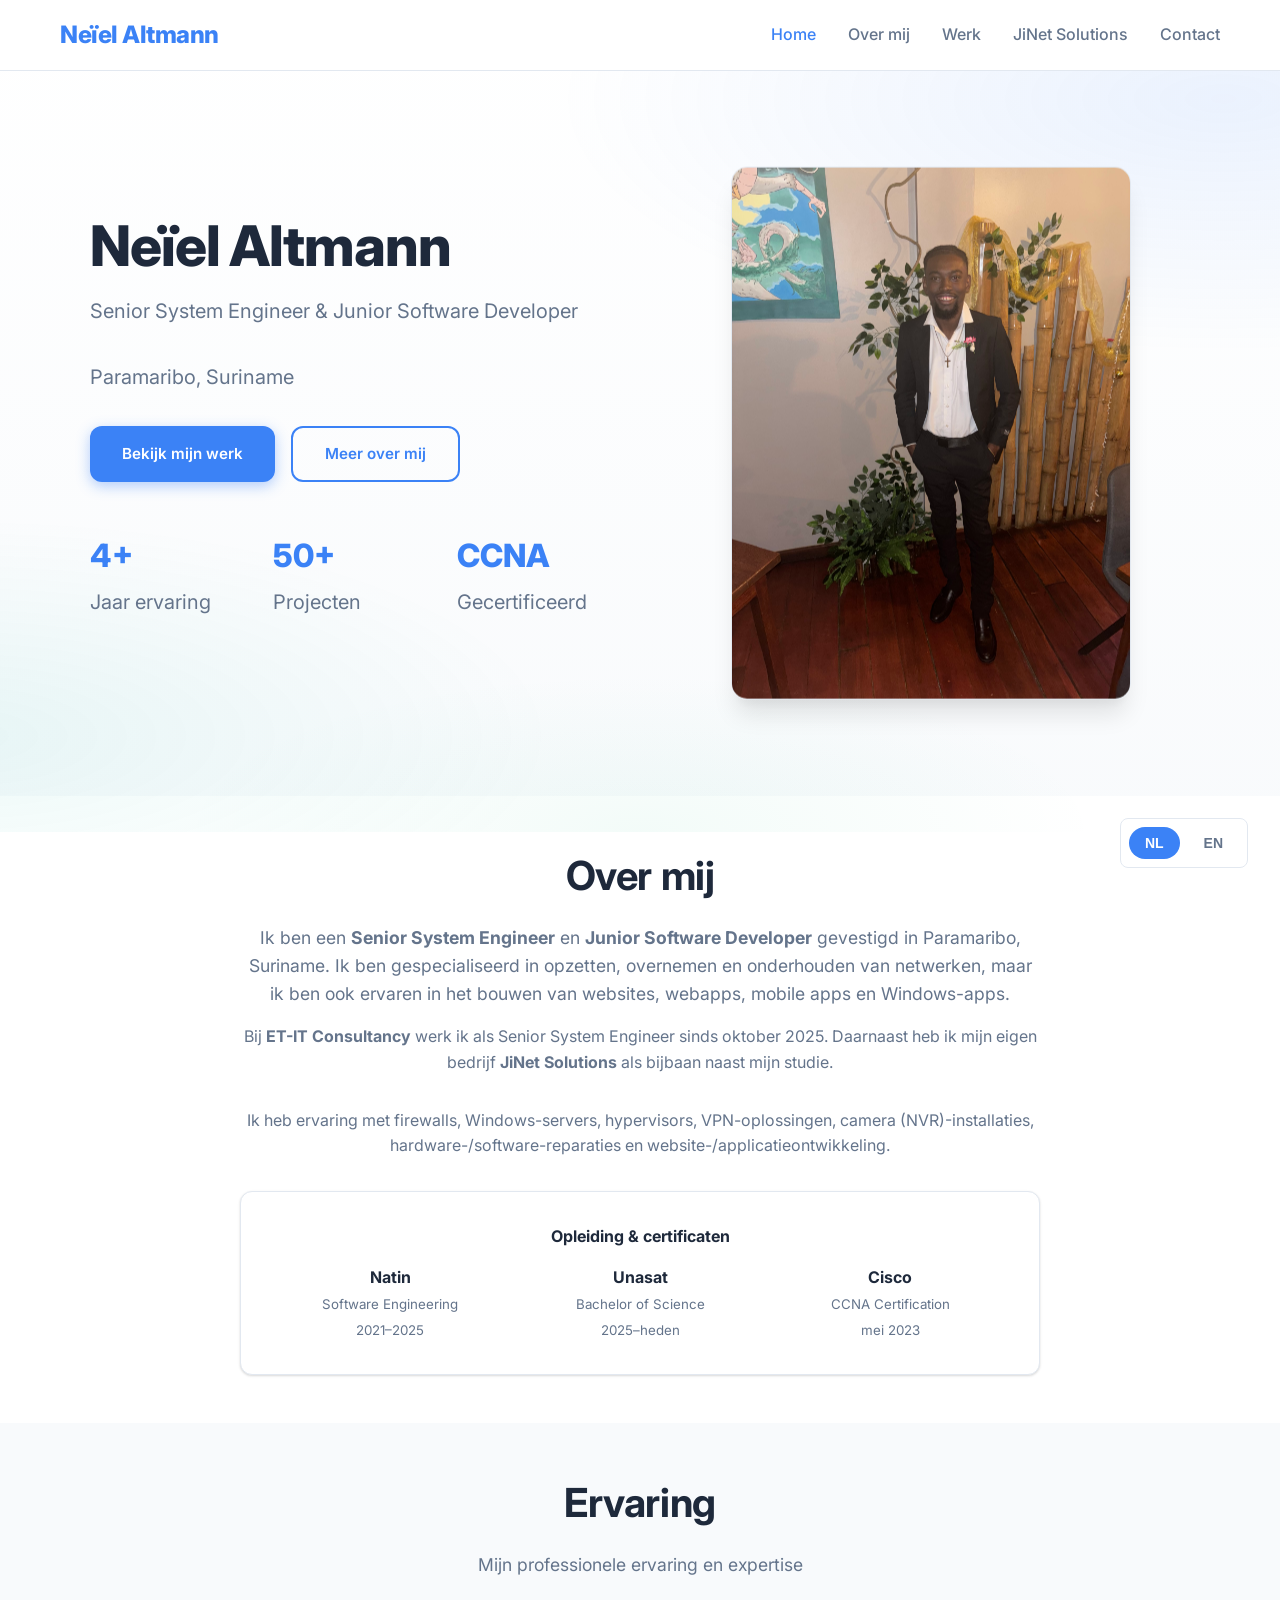
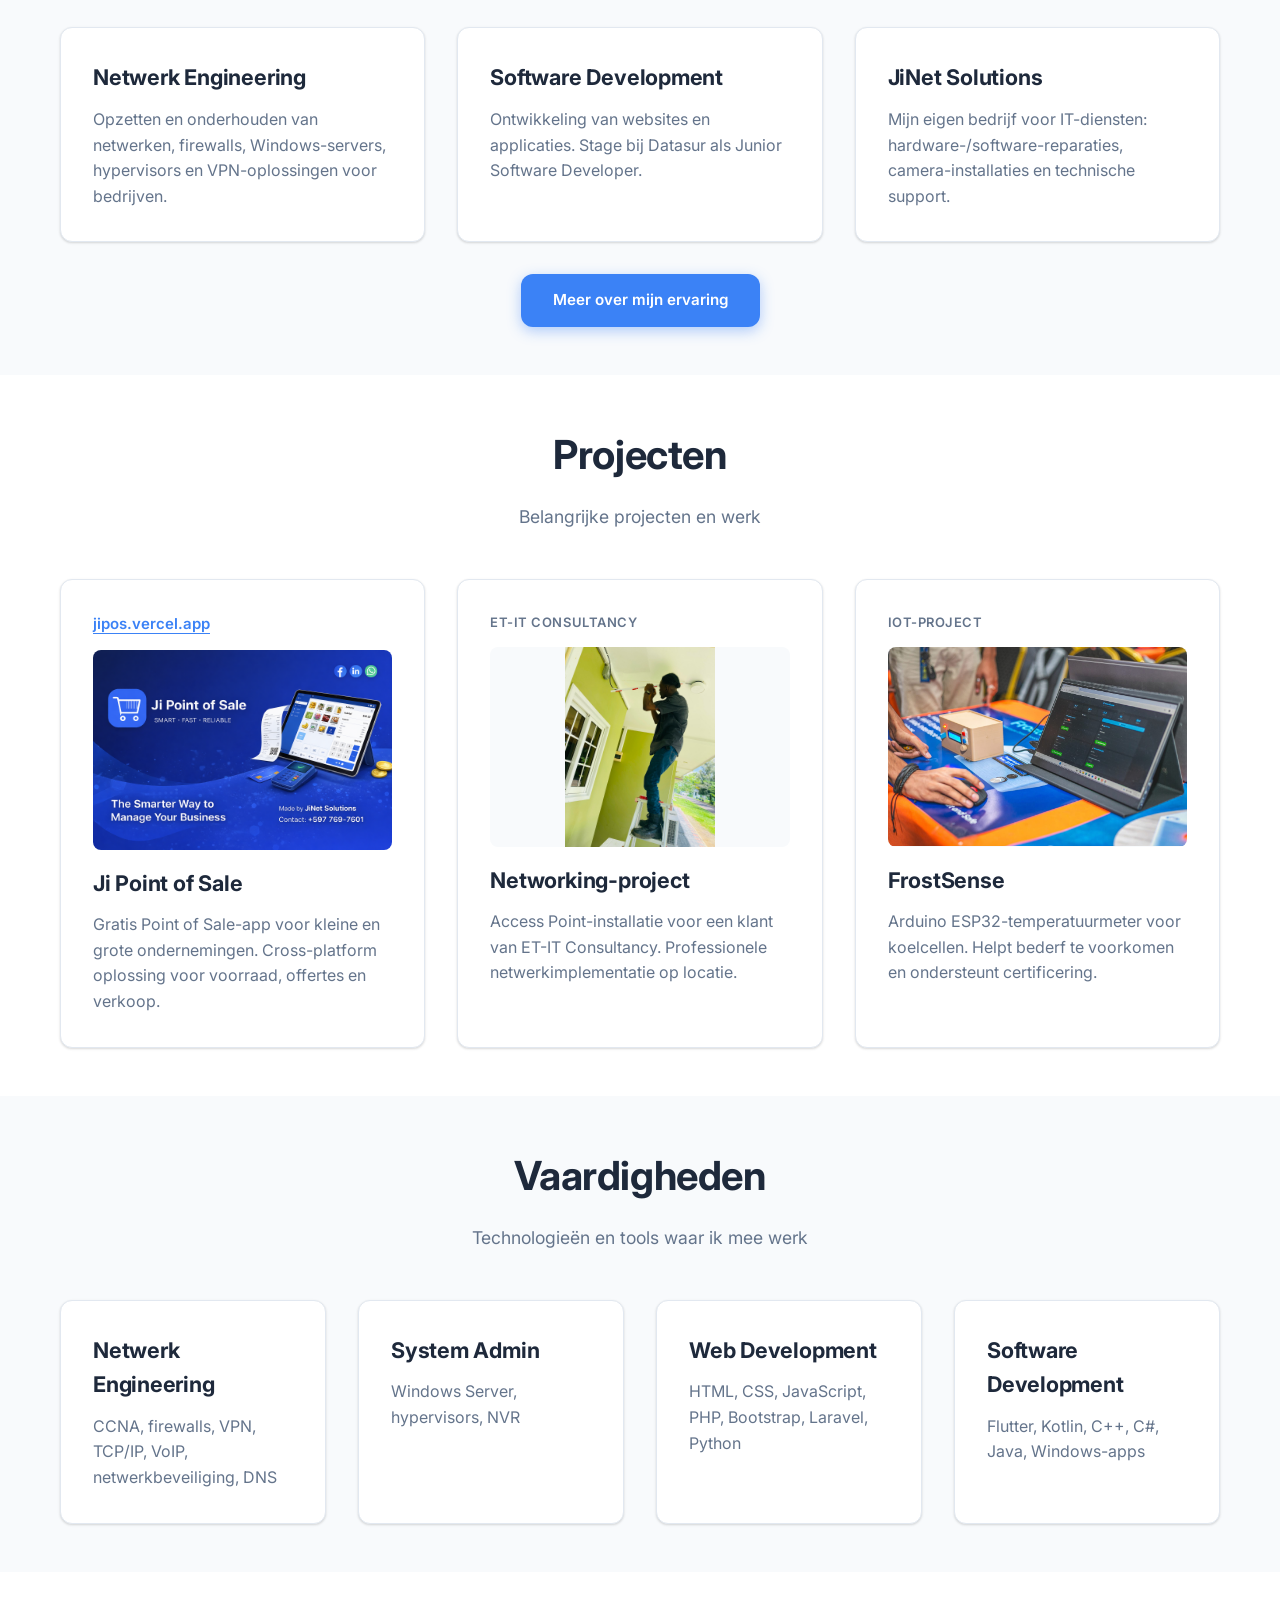
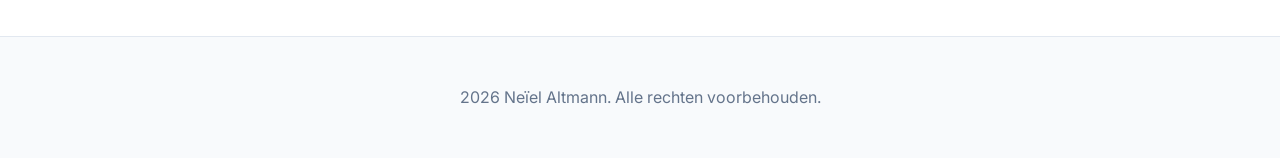
==== commit 4755f667: "hopefully final" ====
--- a/index.html
+++ b/index.html
@@ -3,28 +3,12 @@
 <head>
   <meta charset="UTF-8">
   <meta name="viewport" content="width=device-width, initial-scale=1.0">
-  <title>Neïel Altmann - Portfolio</title>
+  <title>Neïel Altmann — Portfolio</title>
   <link rel="stylesheet" href="css/main.css">
-  <link rel="stylesheet" href="css/parallax-3d.css">
 </head>
-<body>
-  <!-- Scroll Progress -->
-  <div class="scroll-progress"></div>
+<body data-page="index">
 
-  <!-- Floating Ambient Background - Large Visible Orbs -->
-  <div class="floating-elements-container" style="position: fixed; inset: 0; pointer-events: none; z-index: 0; overflow: hidden;">
-    <!-- Large blue orb top left -->
-    <div class="floating-element floating-orb orb-blue animate-float float-delay-1" style="width: 600px; height: 600px; top: -5%; left: -15%;"></div>
-    <!-- Medium green orb right side -->
-    <div class="floating-element floating-orb orb-green animate-float-slow float-delay-2" style="width: 500px; height: 500px; top: 40%; right: -10%;"></div>
-    <!-- Medium teal orb mid right -->
-    <div class="floating-element floating-orb orb-teal animate-float float-delay-3" style="width: 400px; height: 400px; top: 20%; right: 25%;"></div>
-    <!-- Small blue orb bottom -->
-    <div class="floating-element floating-orb orb-blue animate-pulse-glow float-delay-4" style="width: 350px; height: 350px; bottom: 10%; left: 10%;"></div>
-  </div>
-
-  <!-- Navigation -->
-  <nav class="navbar navbar-3d">
+  <nav class="navbar">
     <div class="container nav-container">
       <a href="index.html" class="logo">Neïel Altmann</a>
       <button class="hamburger" aria-label="Toggle menu">
@@ -33,141 +17,69 @@
         <span></span>
       </button>
       <ul class="nav-links">
-        <li><a href="index.html" class="active" data-lang="home">Home</a></li>
-        <li><a href="about.html">Over Mij</a></li>
-        <li><a href="work.html" data-lang="work">Werk</a></li>
-        <li><a href="jinet.html">JiNet Solutions</a></li>
-        <li><a href="networking.html">Netwerken</a></li>
-        <li><a href="software.html">Software</a></li>
-        <li><a href="blog.html" data-lang="blog">Blog</a></li>
-        <li><a href="contact.html" data-lang="contact">Contact</a></li>
+        <li><a href="index.html" data-i18n="nav_home">Home</a></li>
+        <li><a href="about.html" data-i18n="nav_about">Over mij</a></li>
+        <li><a href="work.html" data-i18n="nav_work">Werk</a></li>
+        <li><a href="jinet.html" data-i18n="nav_jinet">JiNet Solutions</a></li>
+        <li><a href="contact.html" data-i18n="nav_contact">Contact</a></li>
       </ul>
     </div>
   </nav>
 
-  <!-- Hero Section with Photo - 3D Parallax -->
-  <section class="hero hero-3d parallax-scene" style="padding: 6rem 0; position: relative; z-index: 1;">
+  <section class="hero home-hero hero-parallax hero-parallax-intro">
     <div class="container">
-      <div class="mouse-parallax-container" style="display: grid; grid-template-columns: 1fr 1fr; gap: 4rem; align-items: center; max-width: 1100px; margin: 0 auto;">
-        <!-- Info -->
-        <div class="hero-content-3d reveal-element" data-reveal>
-          <div class="text-reveal revealed">
-            <h1 class="text-reveal-inner" style="font-size: 3.5rem; font-weight: 800; margin: 0 0 1rem; line-height: 1.1; letter-spacing: -0.02em;">Neïel Altmann</h1>
+      <div class="home-hero-inner">
+        <div>
+          <h1 class="hero-intro-name" data-i18n="idx_role_title">Neïel Altmann</h1>
+          <p class="hero-intro-role" data-i18n="idx_role_sub">Senior System Engineer & Junior Software Developer</p>
+          <p class="hero-intro-location" data-i18n="idx_location">Paramaribo, Suriname</p>
+          <div class="flex gap-4 hero-actions">
+            <a href="work.html" class="btn btn-primary" data-i18n="idx_btn_work">Bekijk mijn werk</a>
+            <a href="about.html" class="btn btn-secondary" data-i18n="idx_btn_about">Meer over mij</a>
           </div>
-          <p class="reveal-element" style="font-size: 1.5rem; color: var(--text-gray); margin-bottom: 2rem; line-height: 1.5;" data-reveal>Senior System Engineer & Junior Software Developer</p>
-          <p class="reveal-element" style="font-size: 1rem; color: var(--text-light); margin-bottom: 2rem; line-height: 1.6;" data-reveal>Paramaribo, Suriname</p>
-          <div class="flex gap-4 reveal-element" style="flex-wrap: wrap; margin-bottom: 3rem;" data-reveal>
-            <a href="work.html" class="btn btn-primary btn-3d magnetic-btn" data-lang="viewWork">Bekijk mijn werk</a>
-            <a href="about.html" class="btn btn-secondary btn-3d magnetic-btn">Meer over mij</a>
-          </div>
-          <div class="hero-stats-3d reveal-element stagger-container" style="display: grid; grid-template-columns: repeat(3, 1fr); gap: 2rem;" data-reveal>
-            <div class="tilt-card" data-tilt style="text-align: center; padding: 1rem; border-radius: 0.75rem; cursor: default;">
-              <div class="tilt-card-shine"></div>
-              <div class="tilt-card-content">
-                <strong style="font-size: 2rem; color: var(--primary-blue); font-weight: 800;">4+</strong>
-                <p style="font-size: 0.875rem; color: var(--text-gray); margin-top: 0.25rem;">Jaar ervaring</p>
-              </div>
+          <div class="hero-stats-grid">
+            <div>
+              <strong class="hero-stat-num">4+</strong>
+              <p class="hero-stat-cap" data-i18n="idx_stat_years">Jaar ervaring</p>
             </div>
-            <div class="tilt-card" data-tilt style="text-align: center; padding: 1rem; border-radius: 0.75rem; cursor: default;">
-              <div class="tilt-card-shine"></div>
-              <div class="tilt-card-content">
-                <strong style="font-size: 2rem; color: var(--primary-blue); font-weight: 800;">50+</strong>
-                <p style="font-size: 0.875rem; color: var(--text-gray); margin-top: 0.25rem;">Projecten</p>
-              </div>
+            <div>
+              <strong class="hero-stat-num">50+</strong>
+              <p class="hero-stat-cap" data-i18n="idx_stat_projects">Projecten</p>
             </div>
-            <div class="tilt-card" data-tilt style="text-align: center; padding: 1rem; border-radius: 0.75rem; cursor: default;">
-              <div class="tilt-card-shine"></div>
-              <div class="tilt-card-content">
-                <strong style="font-size: 2rem; color: var(--primary-blue); font-weight: 800;">CCNA</strong>
-                <p style="font-size: 0.875rem; color: var(--text-gray); margin-top: 0.25rem;">Gecertificeerd</p>
-              </div>
+            <div>
+              <strong class="hero-stat-num">CCNA</strong>
+              <p class="hero-stat-cap" data-i18n="idx_stat_cert">Gecertificeerd</p>
             </div>
           </div>
         </div>
-        <!-- Photo -->
-        <div class="reveal-element reveal-scale" style="display: flex; justify-content: center;" data-reveal>
-          <div class="hero-photo-3d tilt-card" data-tilt data-parallax="0.02" style="position: relative;">
-            <div class="tilt-card-shine" style="border-radius: 1rem;"></div>
-            <img src="img/me.jpg" alt="Neïel Altmann" class="hero-photo" style="width: 100%; max-width: 400px; height: auto; display: block;">
-          </div>
+        <div class="hero-photo-wrap parallax-photo-shell" data-soft-parallax>
+          <img src="img/me.jpg" alt="Neïel Altmann" class="hero-photo hero-photo-large parallax-photo-target">
         </div>
       </div>
     </div>
   </section>
 
-  <style>
-    @media (max-width: 768px) {
-      .hero > .container > div {
-        grid-template-columns: 1fr !important;
-        gap: 2rem !important;
-        text-align: center;
-      }
-      
-      .hero h1 {
-        font-size: 2.5rem !important;
-      }
-      
-      .hero > .container > div > div:first-child > div:last-child {
-        grid-template-columns: repeat(3, 1fr) !important;
-        gap: 1rem !important;
-      }
-      
-      .hero > .container > div > div:first-child > div:last-child > div > strong {
-        font-size: 1.5rem !important;
-      }
-      
-      .hero-photo {
-        max-width: 280px !important;
-        margin: 0 auto;
-      }
-      
-      .hero > .container > div > div:first-child > .flex {
-        justify-content: center !important;
-        flex-wrap: nowrap !important;
-        gap: 0.5rem !important;
-      }
-      
-      .hero > .container > div > div:first-child > .flex .btn {
-        padding: 0.75rem 1rem !important;
-        font-size: 0.875rem !important;
-      }
-    }
-  </style>
-
-  <!-- About Section -->
-  <section class="section section-blue-glow" style="padding: 3rem 0; position: relative; z-index: 1;">
+  <section class="section section-compact">
     <div class="container">
-      <h2 class="section-title reveal-element" data-lang="about" data-reveal>Over mij</h2>
-      <div style="max-width: 800px; margin: 0 auto;">
-        <p class="card-text reveal-element" style="font-size: 1.1rem; margin-bottom: 1rem; text-align: center;" data-reveal>
-          Ik ben een <strong>Senior System Engineer</strong> en <strong>Junior Software Developer</strong> gevestigd in Paramaribo, Suriname. 
-          Ik ben gespecialiseerd in opzetten, overnemen en onderhouden van netwerken, maar ik ben ook ervaren in het bouwen van websites, webapps, mobile apps, en windows apps.
-        </p>
-        <p class="card-text reveal-element" style="margin-bottom: 1rem; text-align: center;" data-reveal>
-          Bij <strong>ET-IT Consultancy</strong> werk ik als Senior System Engineer sinds oktober 2025. 
-          Daarnaast heb ik mijn eigen bedrijf <strong>JiNet Solutions</strong> als bijbaan naast mijn studie.
-        </p>
-        <p class="card-text reveal-element" style="margin-bottom: 2rem; text-align: center;" data-reveal>
-          Ik heb ervaring met firewalls, Windows servers, Hypervisors, VPN-oplossingen, 
-          camera (NVR) installaties, hardware/software reparaties en website/applicatie ontwikkeling.
-        </p>
-        <div class="card reveal-element tilt-card stagger-container" style="margin-top: 2rem; position: relative;" data-reveal data-tilt>
-          <div class="tilt-card-shine"></div>
-          <div class="tilt-card-content">
-            <h4 style="margin-bottom: 1rem; text-align: center;">Opleiding & Certificaten</h4>
-            <div class="grid grid-3" style="gap: 1rem;">
-              <div class="reveal-element" style="text-align: center;" data-reveal>
-                <strong>Natin</strong><br>
-                <small style="color: var(--text-gray);">Software Engineering<br>2021-2025</small>
-              </div>
-              <div class="reveal-element" style="text-align: center;" data-reveal>
-                <strong>Unasat</strong><br>
-                <small style="color: var(--text-gray);">Bachelor of Science<br>2025-heden</small>
-              </div>
-              <div class="reveal-element" style="text-align: center;" data-reveal>
-                <strong>Cisco</strong><br>
-                <small style="color: var(--text-gray);">CCNA Certification<br>mei 2023</small>
-              </div>
+      <h2 class="section-title" data-i18n="idx_about_title">Over mij</h2>
+      <div class="centered-block">
+        <p class="card-text intro-lead mb-1 text-center" data-i18n="idx_about_p1" data-i18n-html></p>
+        <p class="card-text mb-1 text-center" data-i18n="idx_about_p2" data-i18n-html></p>
+        <p class="card-text mt-2 text-center" data-i18n="idx_about_p3"></p>
+        <div class="card card-edu-block">
+          <h4 class="edu-heading" data-i18n="idx_edu_title">Opleiding & certificaten</h4>
+          <div class="grid grid-3 edu-grid-tight">
+            <div class="text-center">
+              <strong>Natin</strong><br>
+              <small class="card-text">Software Engineering<br>2021–2025</small>
+            </div>
+            <div class="text-center">
+              <strong>Unasat</strong><br>
+              <small class="card-text">Bachelor of Science<br>2025–heden</small>
+            </div>
+            <div class="text-center">
+              <strong>Cisco</strong><br>
+              <small class="card-text">CCNA Certification<br>mei 2023</small>
             </div>
           </div>
         </div>
@@ -175,134 +87,94 @@
     </div>
   </section>
 
-  <!-- Featured Projects Section -->
-  <section class="section section-gradient" style="padding: 3rem 0; position: relative; z-index: 1;">
+  <section class="section section-compact section-muted">
     <div class="container">
-      <h2 class="section-title reveal-element" data-lang="featuredWork" data-reveal>Ervaring</h2>
-      <p class="section-subtitle reveal-element" data-lang="featuredDesc" data-reveal>Mijn professionele ervaring en expertise</p>
-      
-      <div class="grid grid-3 stagger-container">
-        <div class="card reveal-element tilt-card hover-lift project-card-3d" data-reveal data-tilt>
-          <div class="tilt-card-shine"></div>
-          <div class="tilt-card-content">
-            <h3 class="card-title">Netwerk Engineering</h3>
-            <p class="card-text">Opzetten en onderhouden van netwerken, firewalls, Windows servers, Hypervisors en VPN-oplossingen voor bedrijven.</p>
-          </div>
+      <h2 class="section-title" data-i18n="idx_feat_title">Ervaring</h2>
+      <p class="section-subtitle" data-i18n="idx_feat_sub">Mijn professionele ervaring en expertise</p>
+      <div class="grid grid-3">
+        <div class="card">
+          <h3 class="card-title" data-i18n="idx_card_net_title">Netwerk Engineering</h3>
+          <p class="card-text" data-i18n="idx_card_net_desc">Opzetten en onderhouden van netwerken, firewalls, Windows servers, Hypervisors en VPN-oplossingen voor bedrijven.</p>
         </div>
-        <div class="card reveal-element tilt-card hover-lift project-card-3d" data-reveal data-tilt>
-          <div class="tilt-card-shine"></div>
-          <div class="tilt-card-content">
-            <h3 class="card-title">Software Development</h3>
-            <p class="card-text">Ontwikkeling van websites en applicaties. Stage bij Datasur als Junior Software Developer.</p>
-          </div>
+        <div class="card">
+          <h3 class="card-title" data-i18n="idx_card_soft_title">Software Development</h3>
+          <p class="card-text" data-i18n="idx_card_soft_desc">Ontwikkeling van websites en applicaties. Stage bij Datasur als Junior Software Developer.</p>
         </div>
-        <div class="card reveal-element tilt-card hover-lift project-card-3d" data-reveal data-tilt>
-          <div class="tilt-card-shine"></div>
-          <div class="tilt-card-content">
-            <h3 class="card-title">JiNet Solutions</h3>
-            <p class="card-text">Mijn eigen bedrijf voor IT-diensten: hardware/software reparaties, camera installaties en technische support.</p>
-          </div>
+        <div class="card">
+          <h3 class="card-title" data-i18n="idx_card_jinet_title">JiNet Solutions</h3>
+          <p class="card-text" data-i18n="idx_card_jinet_desc">Mijn eigen bedrijf voor IT-diensten: hardware/software reparaties, camera installaties en technische support.</p>
         </div>
       </div>
-      
-      <div class="flex justify-center reveal-element" style="margin-top: 2rem;" data-reveal>
-        <a href="about.html" class="btn btn-primary btn-3d magnetic-btn">Meer over mijn ervaring</a>
+      <div class="flex justify-center mt-2">
+        <a href="about.html" class="btn btn-primary" data-i18n="idx_feat_more">Meer over mijn ervaring</a>
       </div>
     </div>
   </section>
 
-  <!-- Uitgelicht Werk Section -->
-  <section class="section section-green-glow" style="padding: 3rem 0; position: relative; z-index: 1;">
+  <section class="section section-compact">
     <div class="container">
-      <h2 class="section-title reveal-element" data-reveal>Uitgelicht Werk</h2>
-      <p class="section-subtitle reveal-element" data-reveal>Mijn belangrijkste projecten en creaties</p>
-      
-      <div class="grid grid-3 stagger-container">
-        <div class="card reveal-element tilt-card hover-lift project-card-3d" style="display: flex; flex-direction: column;" data-reveal data-tilt>
-          <div class="tilt-card-shine"></div>
-          <div class="tilt-card-content" style="display: flex; flex-direction: column; flex-grow: 1;">
-            <div class="project-card-image" style="height: 200px; background: linear-gradient(135deg, #10b981 0%, #059669 100%); border-radius: 0.5rem; margin-bottom: 1rem; display: flex; align-items: center; justify-content: center; color: white; font-size: 3rem;">📱</div>
-            <h3 class="card-title">Ji Point of Sale</h3>
-            <p class="card-text" style="flex-grow: 1;">Gratis Point of Sale app voor kleine en grote ondernemingen. Cross-platform oplossing voor voorraadbeheer, offertes en verkoop.</p>
-            <a href="https://jipos.vercel.app" target="_blank" class="btn btn-primary btn-3d magnetic-btn" style="margin-top: 1rem; text-align: center;">jipos.vercel.app</a>
-          </div>
+      <h2 class="section-title" data-i18n="idx_projects_title">Projecten</h2>
+      <p class="section-subtitle" data-i18n="idx_projects_sub">Belangrijke projecten en werk</p>
+      <div class="grid grid-3">
+        <div class="card card-feature">
+          <a href="https://jipos.vercel.app" target="_blank" rel="noopener noreferrer" class="project-card-url-top" data-i18n="idx_proj_jipos_btn">jipos.vercel.app</a>
+          <img src="img/project-jipos.jpg" alt="" class="project-thumb project-thumb-fit">
+          <h3 class="card-title" data-i18n="idx_proj_jipos_title">Ji Point of Sale</h3>
+          <p class="card-text card-text-grow" data-i18n="idx_proj_jipos_desc">Gratis Point of Sale app voor kleine en grote ondernemingen.</p>
         </div>
-        <div class="card reveal-element tilt-card hover-lift project-card-3d" style="display: flex; flex-direction: column;" data-reveal data-tilt>
-          <div class="tilt-card-shine"></div>
-          <div class="tilt-card-content" style="display: flex; flex-direction: column; flex-grow: 1;">
-            <div class="project-card-image" style="height: 200px; background: linear-gradient(135deg, #3b82f6 0%, #2563eb 100%); border-radius: 0.5rem; margin-bottom: 1rem; display: flex; align-items: center; justify-content: center; color: white; font-size: 3rem;">🔧</div>
-            <h3 class="card-title">Networking Project</h3>
-            <p class="card-text" style="flex-grow: 1;">Access Point installatie voor ET-IT Consultancy klant. Professionele netwerkimplementatie op locatie.</p>
-            <span style="display: inline-block; margin-top: 1rem; color: var(--primary-blue); font-weight: 600;">ET-IT Consultancy</span>
-          </div>
+        <div class="card card-feature">
+          <span class="project-card-kicker" data-i18n="idx_proj_net_tag">ET-IT Consultancy</span>
+          <img src="img/project-network-ap.jpg" alt="" class="project-thumb project-thumb-fit">
+          <h3 class="card-title" data-i18n="idx_proj_net_title">Networking-project</h3>
+          <p class="card-text card-text-grow" data-i18n="idx_proj_net_desc">Access Point-installatie voor ET-IT Consultancy klant.</p>
         </div>
-        <div class="card reveal-element tilt-card hover-lift project-card-3d" style="display: flex; flex-direction: column;" data-reveal data-tilt>
-          <div class="tilt-card-shine"></div>
-          <div class="tilt-card-content" style="display: flex; flex-direction: column; flex-grow: 1;">
-            <div class="project-card-image" style="height: 200px; background: linear-gradient(135deg, #14b8a6 0%, #0d9488 100%); border-radius: 0.5rem; margin-bottom: 1rem; display: flex; align-items: center; justify-content: center; color: white; font-size: 3rem;">🌡️</div>
-            <h3 class="card-title">FrostSense</h3>
-            <p class="card-text" style="flex-grow: 1;">Arduino ESP32 temperatuur meter voor koelcellen. Voorkomt bederving van producten en voldoet aan certificeringen.</p>
-            <span style="display: inline-block; margin-top: 1rem; color: var(--accent-teal); font-weight: 600;">IoT Project</span>
-          </div>
+        <div class="card card-feature">
+          <span class="project-card-kicker" data-i18n="idx_proj_frost_tag">IoT-project</span>
+          <img src="img/project-frostsense.jpg" alt="" class="project-thumb project-thumb-fit">
+          <h3 class="card-title" data-i18n="idx_proj_frost_title">FrostSense</h3>
+          <p class="card-text card-text-grow" data-i18n="idx_proj_frost_desc">Arduino ESP32 temperatuur meter voor koelcellen.</p>
         </div>
       </div>
     </div>
   </section>
 
-  <!-- Skills Section -->
-  <section class="section section-gradient" style="padding: 3rem 0; position: relative; z-index: 1;">
+  <section class="section section-compact section-muted">
     <div class="container">
-      <h2 class="section-title reveal-element" data-lang="skills" data-reveal>Vaardigheden</h2>
-      <p class="section-subtitle reveal-element" data-lang="skillsDesc" data-reveal>Technologieën en tools waar ik mee werk</p>
-      
-      <div class="grid grid-4 stagger-container">
-        <div class="card reveal-element tilt-card hover-lift" data-reveal data-tilt>
-          <div class="tilt-card-shine"></div>
-          <div class="tilt-card-content">
-            <h3 class="card-title">Netwerk Engineering</h3>
-            <p class="card-text">CCNA, Firewalls, VPN, TCP/IP, VoIP, Network Security, DNS</p>
-          </div>
+      <h2 class="section-title" data-i18n="idx_skills_title">Vaardigheden</h2>
+      <p class="section-subtitle" data-i18n="idx_skills_sub">Technologieën en tools waar ik mee werk</p>
+      <div class="grid grid-4">
+        <div class="card">
+          <h3 class="card-title" data-i18n="idx_skill_net_title">Netwerk Engineering</h3>
+          <p class="card-text" data-i18n="idx_skill_net_body">CCNA, Firewalls, VPN, TCP/IP, VoIP, Network Security, DNS</p>
         </div>
-        <div class="card reveal-element tilt-card hover-lift" data-reveal data-tilt>
-          <div class="tilt-card-shine"></div>
-          <div class="tilt-card-content">
-            <h3 class="card-title">System Admin</h3>
-            <p class="card-text">Windows Server, Hypervisors, NVR</p>
-          </div>
+        <div class="card">
+          <h3 class="card-title" data-i18n="idx_skill_sys_title">System Admin</h3>
+          <p class="card-text" data-i18n="idx_skill_sys_body">Windows Server, Hypervisors, NVR</p>
         </div>
-        <div class="card reveal-element tilt-card hover-lift" data-reveal data-tilt>
-          <div class="tilt-card-shine"></div>
-          <div class="tilt-card-content">
-            <h3 class="card-title">Web Development</h3>
-            <p class="card-text">HTML, CSS, JavaScript, PHP, Bootstrap, Laravel, Python</p>
-          </div>
+        <div class="card">
+          <h3 class="card-title" data-i18n="idx_skill_web_title">Web Development</h3>
+          <p class="card-text" data-i18n="idx_skill_web_body">HTML, CSS, JavaScript, PHP, Bootstrap, Laravel, Python</p>
         </div>
-        <div class="card reveal-element tilt-card hover-lift" data-reveal data-tilt>
-          <div class="tilt-card-shine"></div>
-          <div class="tilt-card-content">
-            <h3 class="card-title">Software Development</h3>
-            <p class="card-text">Flutter, Kotlin, C++, C#, Java, Windows Apps</p>
-          </div>
+        <div class="card">
+          <h3 class="card-title" data-i18n="idx_skill_dev_title">Software Development</h3>
+          <p class="card-text" data-i18n="idx_skill_dev_body">Flutter, Kotlin, C++, C#, Java, Windows Apps</p>
         </div>
       </div>
     </div>
   </section>
 
-  <!-- Footer -->
   <footer class="footer">
     <div class="container">
-      <p data-lang="footer">2026 Neïel Altmann. Alle rechten voorbehouden.</p>
+      <p data-i18n="footer_copyright">2026 Neïel Altmann. Alle rechten voorbehouden.</p>
     </div>
   </footer>
 
-  <!-- Floating Language Toggle -->
   <div class="lang-toggle">
-    <button id="lang-nl" class="lang-btn active">NL</button>
-    <button id="lang-en" class="lang-btn">EN</button>
+    <button type="button" id="lang-nl" class="lang-btn active">NL</button>
+    <button type="button" id="lang-en" class="lang-btn">EN</button>
   </div>
 
   <script src="js/translations.js"></script>
   <script src="js/main.js"></script>
-  <script src="js/parallax-3d.js"></script>
 </body>
 </html>
